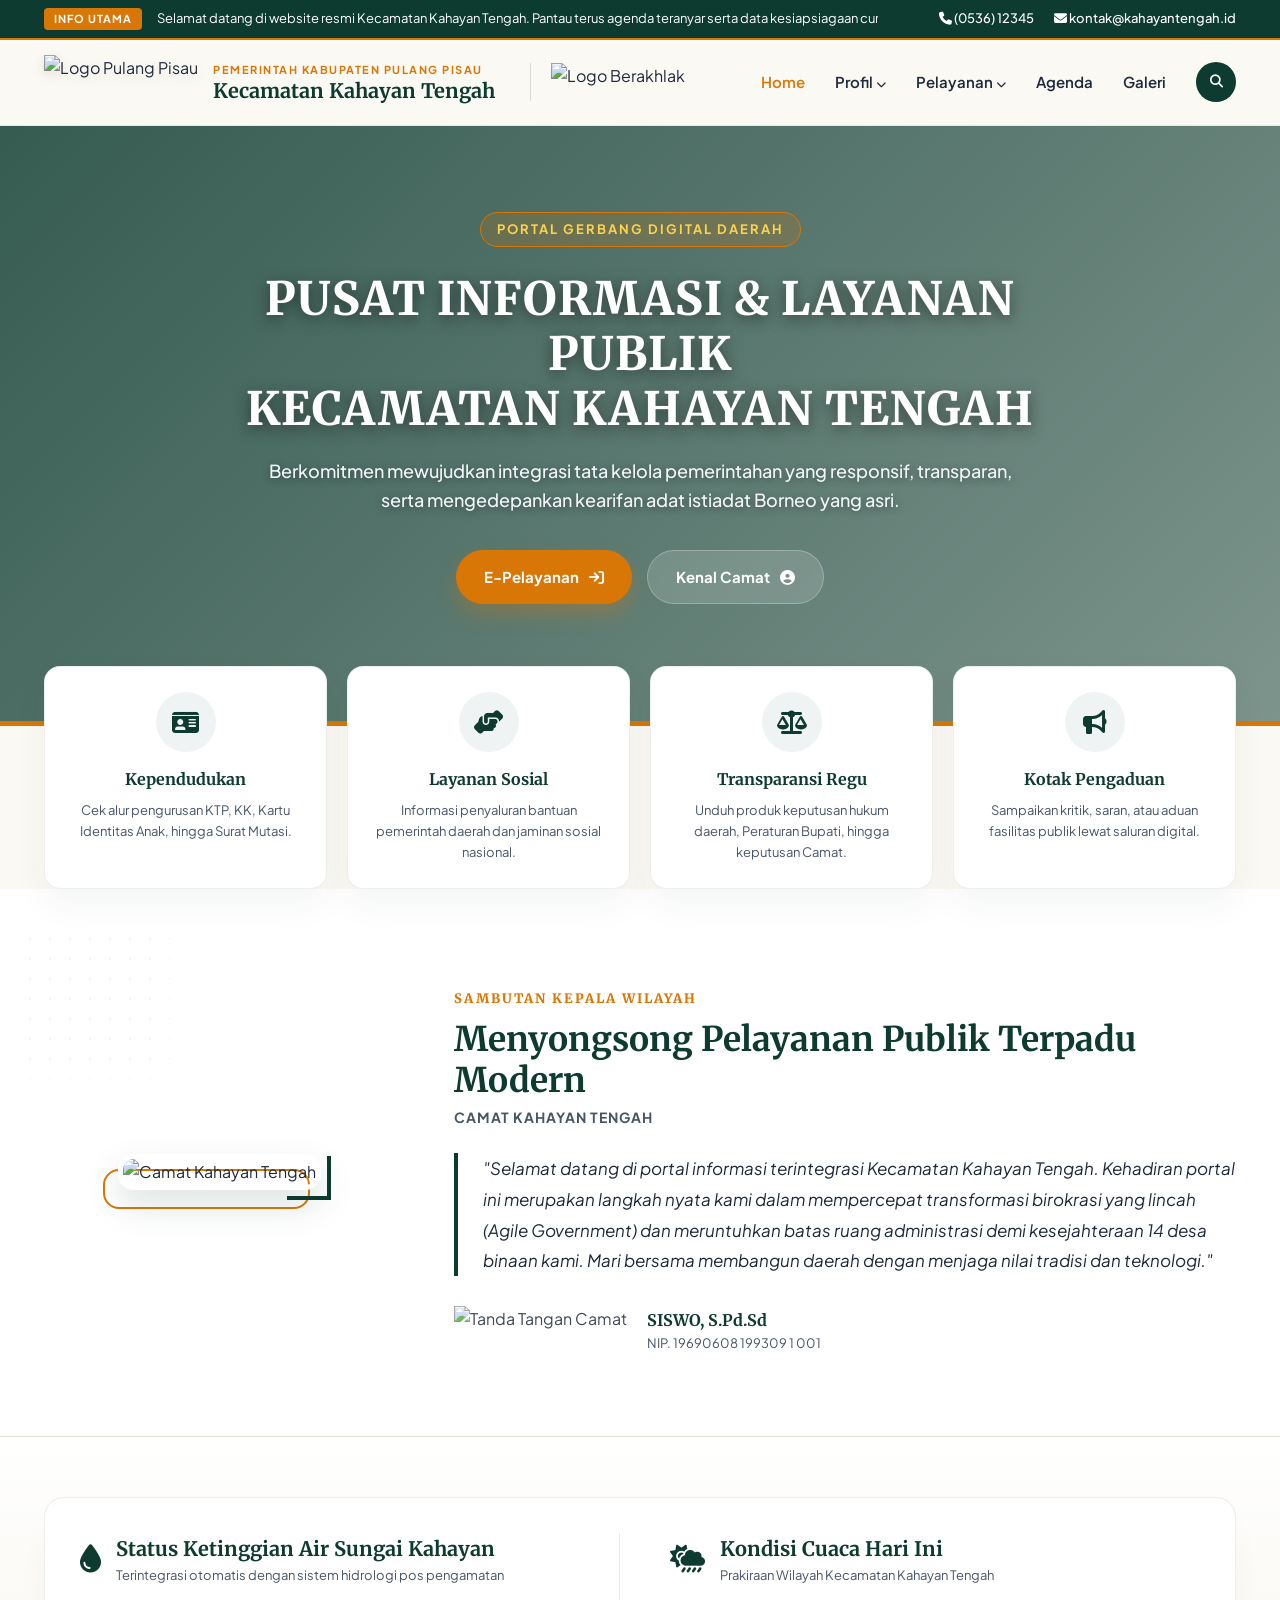
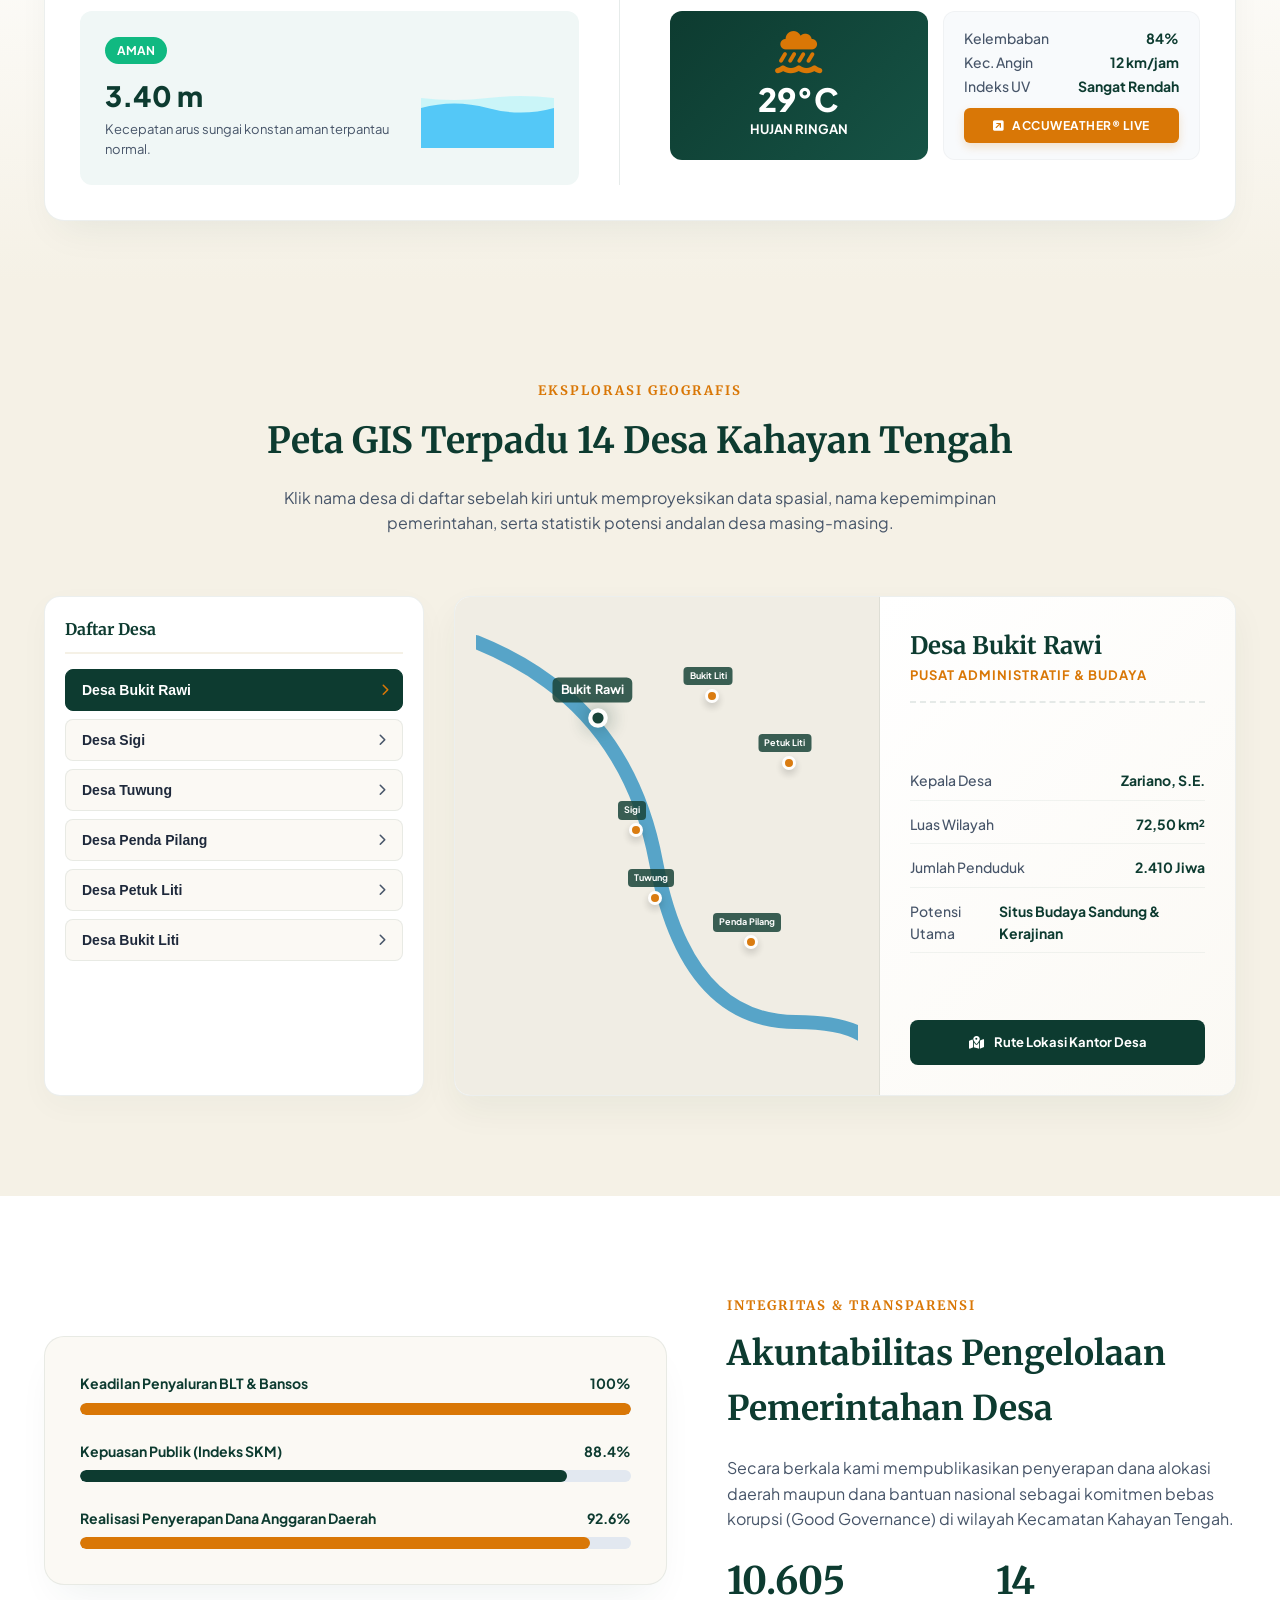
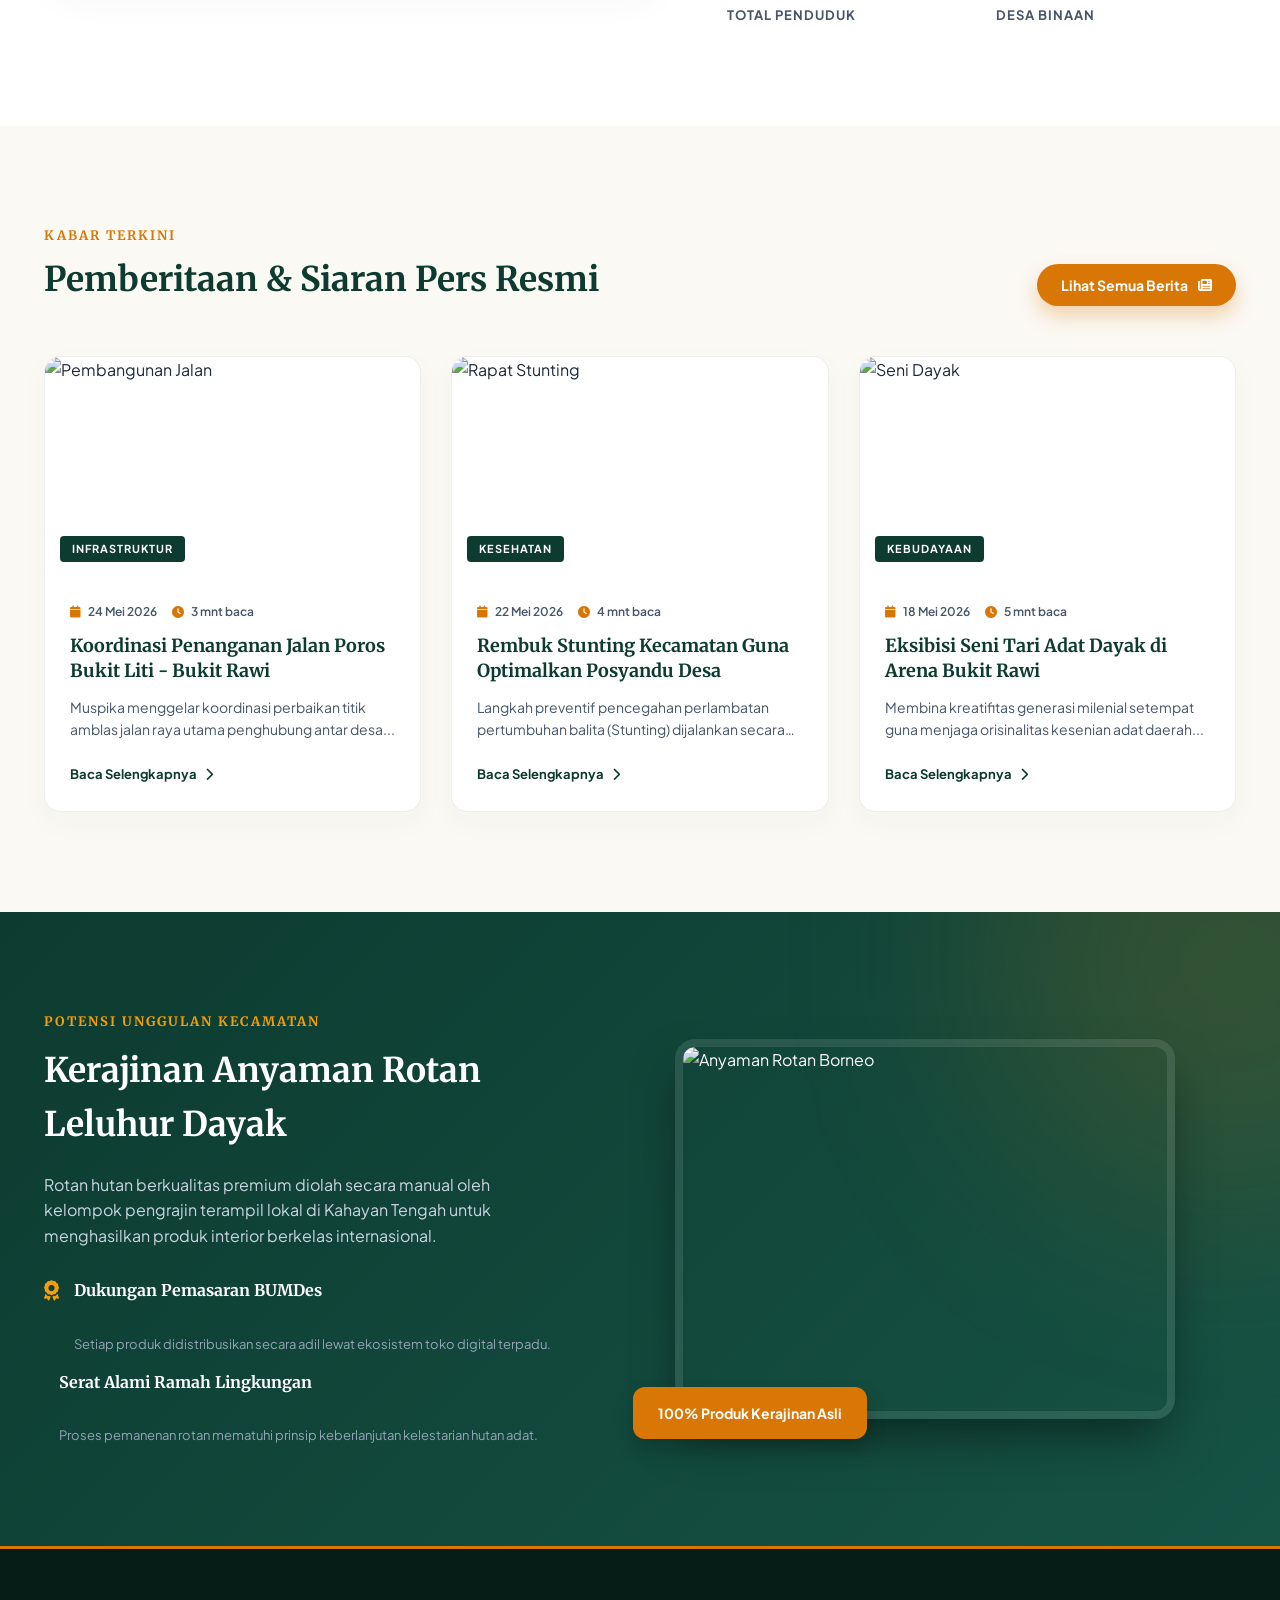
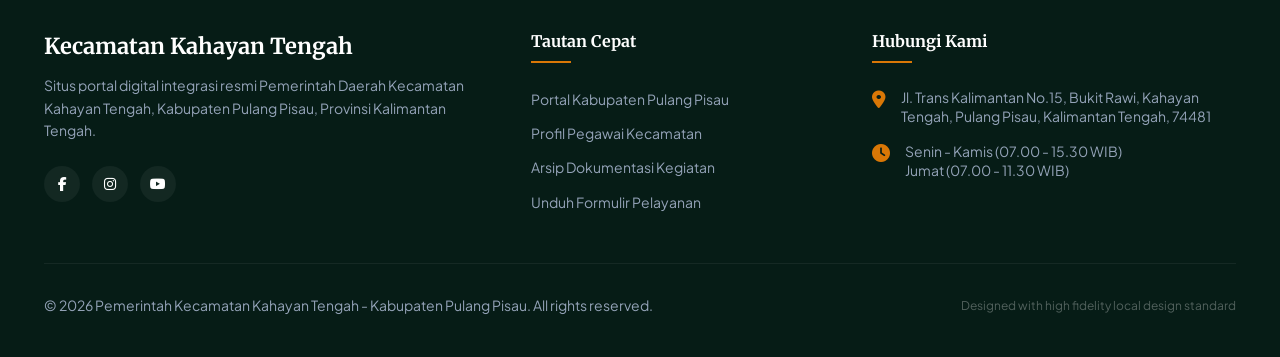
==== index.html @ 970d26e0 "Update index.html" ====
<!DOCTYPE html>
<html lang="id">
<head>
    <meta charset="UTF-8">
    <meta name="viewport" content="width=device-width, initial-scale=1.0">
    <title>Portal Resmi Kecamatan Kahayan Tengah - Kabupaten Pulang Pisau</title>
    
    <!-- Premium Font Integration -->
    <link rel="preconnect" href="https://fonts.googleapis.com">
    <link rel="preconnect" href="https://fonts.gstatic.com" crossorigin>
    <link href="https://fonts.googleapis.com/css2?family=Merriweather:ital,wght@0,300;0,400;0,700;1,400&family=Plus+Jakarta+Sans:wght@300;400;500;600;700;800&display=swap" rel="stylesheet">
    
    <!-- FontAwesome Premium Icons -->
    <link rel="stylesheet" href="https://cdnjs.cloudflare.com/ajax/libs/font-awesome/6.5.1/css/all.min.css">
    
    <style>
        /* ==========================================================================
           1. ROOT VARIABLES & GLOBAL STYLES (Modern Dayak Executive Palette)
           ========================================================================== */
        :root {
            --primary-forest: #0d3b30;    /* Hijau Botol Tua - Borneo Forest */
            --primary-forest-light: #165345;
            --accent-gold: #d97706;       /* Emas Rotan / Ochre */
            --accent-gold-light: #f59e0b;
            --bg-sand: #fbf9f4;           /* Warm Sand Cream */
            --bg-sand-dark: #f5f1e6;
            --text-dark: #1e293b;         /* Slate 800 */
            --text-muted: #475569;        /* Slate 600 */
            --card-border: rgba(13, 59, 48, 0.08);
            --shadow-premium: 0 20px 40px -15px rgba(13, 59, 48, 0.08);
            --transition-smooth: all 0.4s cubic-bezier(0.16, 1, 0.3, 1);
        }

        * {
            box-sizing: border-box;
            margin: 0;
            padding: 0;
        }

        body {
            font-family: 'Plus Jakarta Sans', sans-serif;
            background-color: var(--bg-sand);
            color: var(--text-dark);
            overflow-x: hidden;
            -webkit-font-smoothing: antialiased;
            line-height: 1.6;
        }

        h1, h2, h3, h4, h5, h6 {
            font-family: 'Merriweather', serif;
            color: var(--primary-forest);
            font-weight: 700;
        }

        .container {
            width: 100%;
            max-width: 1240px;
            margin: 0 auto;
            padding: 0 24px;
        }

        a {
            text-decoration: none;
            color: inherit;
            transition: var(--transition-smooth);
        }

        /* Custom Scrollbar */
        ::-webkit-scrollbar {
            width: 10px;
        }
        ::-webkit-scrollbar-track {
            background: var(--bg-sand-dark);
        }
        ::-webkit-scrollbar-thumb {
            background: var(--primary-forest);
            border-radius: 5px;
        }
        ::-webkit-scrollbar-thumb:hover {
            background: var(--accent-gold);
        }

        /* ==========================================================================
           2. HEADER & OFFICIAL NAVIGATION (Executive Sticky Navbar)
           ========================================================================== */
        
        /* Information Ticker Bar */
        .top-info-bar {
            background: var(--primary-forest);
            color: #ffffff;
            font-size: 13px;
            padding: 8px 0;
            border-bottom: 2px solid var(--accent-gold);
            position: relative;
            z-index: 100;
        }

        .top-bar-content {
            display: flex;
            justify-content: space-between;
            align-items: center;
        }

        .ticker-wrap {
            display: flex;
            align-items: center;
            gap: 15px;
            max-width: 70%;
            overflow: hidden;
        }

        .ticker-badge {
            background: var(--accent-gold);
            color: #ffffff;
            padding: 2px 10px;
            font-weight: 700;
            border-radius: 4px;
            font-size: 11px;
            text-transform: uppercase;
            letter-spacing: 1px;
            white-space: nowrap;
        }

        .ticker-scroll {
            white-space: nowrap;
            display: inline-block;
            animation: ticker 25s linear infinite;
        }

        @keyframes ticker {
            0% { transform: translate3d(100%, 0, 0); }
            100% { transform: translate3d(-100%, 0, 0); }
        }

        .top-bar-contacts {
            display: flex;
            gap: 20px;
            font-weight: 500;
        }

        .top-bar-contacts a:hover {
            color: var(--accent-gold-light);
        }

        /* Navbar */
        .navbar-premium {
            background: rgba(251, 249, 244, 0.95);
            backdrop-filter: blur(12px);
            border-bottom: 1px solid var(--card-border);
            padding: 15px 0;
            position: sticky;
            top: 0;
            z-index: 99;
            transition: var(--transition-smooth);
        }

        .navbar-premium.scrolled {
            padding: 10px 0;
            box-shadow: 0 10px 30px rgba(13, 59, 48, 0.05);
        }

        .navbar-container {
            display: flex;
            justify-content: space-between;
            align-items: center;
        }

        .brand-lockup {
            display: flex;
            align-items: center;
            gap: 15px;
        }

        .logo-pemkab {
            height: 55px;
            width: auto;
            object-fit: contain;
            filter: drop-shadow(0 4px 6px rgba(0,0,0,0.1));
        }

        .brand-texts {
            display: flex;
            flex-direction: column;
        }

        .gov-sub-title {
            font-size: 11px;
            font-weight: 700;
            color: var(--accent-gold);
            letter-spacing: 1.5px;
            text-transform: uppercase;
        }

        .gov-main-title {
            font-family: 'Merriweather', serif;
            font-size: 20px;
            font-weight: 700;
            color: var(--primary-forest);
            line-height: 1.2;
        }

        .asn-logo-premium {
            height: 38px;
            width: auto;
            margin-left: 20px;
            border-left: 1px solid rgba(13, 59, 48, 0.15);
            padding-left: 20px;
        }

        /* Navigation Menu */
        .nav-links-wrap {
            display: flex;
            align-items: center;
            gap: 30px;
        }

        .nav-menu {
            display: flex;
            list-style: none;
            gap: 30px;
        }

        .nav-item {
            position: relative;
        }

        .nav-link {
            font-size: 15px;
            font-weight: 600;
            color: var(--text-dark);
            padding: 8px 0;
        }

        .nav-link:hover, .nav-item.active .nav-link {
            color: var(--accent-gold);
        }

        /* Dropdown Style */
        .dropdown-menu {
            position: absolute;
            top: 100%;
            left: 50%;
            transform: translateX(-50%) translateY(15px);
            background: #ffffff;
            border-radius: 8px;
            border: 1px solid var(--card-border);
            box-shadow: 0 15px 35px rgba(13, 59, 48, 0.08);
            padding: 10px 0;
            min-width: 220px;
            opacity: 0;
            visibility: hidden;
            transition: var(--transition-smooth);
        }

        .nav-item:hover .dropdown-menu {
            opacity: 1;
            visibility: visible;
            transform: translateX(-50%) translateY(0);
        }

        .dropdown-item {
            display: block;
            padding: 10px 20px;
            font-size: 14px;
            font-weight: 600;
            color: var(--text-dark);
            transition: var(--transition-smooth);
        }

        .dropdown-item:hover {
            background-color: var(--bg-sand);
            color: var(--accent-gold);
            padding-left: 25px;
        }

        .btn-portal-search {
            background: var(--primary-forest);
            color: #ffffff;
            border: none;
            width: 40px;
            height: 40px;
            border-radius: 50%;
            display: flex;
            align-items: center;
            justify-content: center;
            cursor: pointer;
            transition: var(--transition-smooth);
        }

        .btn-portal-search:hover {
            background: var(--accent-gold);
            transform: scale(1.05);
        }

        .mobile-toggle {
            display: none;
            font-size: 24px;
            color: var(--primary-forest);
            cursor: pointer;
        }

        /* ==========================================================================
           3. HERO HERO SLIDER PARALLAX & QUICK ACTION WIDGETS
           ========================================================================== */
        .hero-premium-section {
            position: relative;
            height: 600px;
            background: linear-gradient(135deg, rgba(13, 59, 48, 0.85) 0%, rgba(13, 59, 48, 0.5) 100%), 
                        url('https://lh3.googleusercontent.com/d/1zwbqd59Xk_MWu6kuoN0VJJfOGQiroGqi') no-repeat center center;
            background-size: cover;
            background-attachment: fixed;
            display: flex;
            align-items: center;
            justify-content: center;
            text-align: center;
            overflow: hidden;
            border-bottom: 5px solid var(--accent-gold);
        }

        /* Subtle local pattern watermark over hero */
        .hero-premium-section::after {
            content: '';
            position: absolute;
            top: 0;
            left: 0;
            width: 100%;
            height: 100%;
            background-image: radial-gradient(var(--accent-gold) 0.5px, transparent 0.5px);
            background-size: 24px 24px;
            opacity: 0.15;
            pointer-events: none;
        }

        .hero-inner-content {
            z-index: 5;
            max-width: 900px;
            padding: 0 20px;
            margin-top: -30px;
        }

        .hero-tagline {
            background: rgba(217, 119, 6, 0.2);
            border: 1px solid var(--accent-gold);
            color: #fcd34d;
            padding: 6px 16px;
            border-radius: 30px;
            font-size: 13px;
            font-weight: 700;
            letter-spacing: 2px;
            display: inline-block;
            text-transform: uppercase;
            margin-bottom: 25px;
            backdrop-filter: blur(4px);
        }

        .hero-inner-content h1 {
            color: #ffffff;
            font-size: 46px;
            font-weight: 800;
            text-transform: uppercase;
            letter-spacing: 1px;
            line-height: 1.2;
            margin-bottom: 20px;
            text-shadow: 0 4px 15px rgba(0,0,0,0.5);
        }

        .hero-inner-content p {
            color: #f1f5f9;
            font-size: 18px;
            max-width: 750px;
            margin: 0 auto 35px;
            font-weight: 500;
            text-shadow: 0 2px 8px rgba(0,0,0,0.4);
        }

        .hero-cta-group {
            display: flex;
            justify-content: center;
            gap: 15px;
        }

        .btn-premium {
            padding: 14px 28px;
            font-size: 15px;
            font-weight: 700;
            border-radius: 30px;
            display: inline-flex;
            align-items: center;
            gap: 10px;
            cursor: pointer;
            transition: var(--transition-smooth);
        }

        .btn-premium.primary {
            background: var(--accent-gold);
            color: #ffffff;
            box-shadow: 0 10px 20px rgba(217, 119, 6, 0.3);
        }

        .btn-premium.primary:hover {
            background: #b45309;
            transform: translateY(-2px);
            box-shadow: 0 12px 24px rgba(217, 119, 6, 0.4);
        }

        .btn-premium.secondary {
            background: rgba(255, 255, 255, 0.15);
            color: #ffffff;
            border: 1px solid rgba(255, 255, 255, 0.25);
            backdrop-filter: blur(5px);
        }

        .btn-premium.secondary:hover {
            background: rgba(255, 255, 255, 0.25);
            transform: translateY(-2px);
        }

        /* Floating Overlap Widgets Quick-Links */
        .floating-widgets-section {
            margin-top: -60px;
            position: relative;
            z-index: 20;
        }

        .widgets-grid {
            display: grid;
            grid-template-columns: repeat(4, 1fr);
            gap: 20px;
        }

        .widget-card {
            background: #ffffff;
            border-radius: 16px;
            padding: 25px;
            box-shadow: 0 15px 35px rgba(13, 59, 48, 0.05);
            border: 1px solid var(--card-border);
            text-align: center;
            transition: var(--transition-smooth);
        }

        .widget-card:hover {
            transform: translateY(-8px);
            box-shadow: 0 25px 45px rgba(13, 59, 48, 0.1);
            border-color: rgba(217, 119, 6, 0.3);
        }

        .widget-icon-box {
            background: rgba(13, 59, 48, 0.06);
            width: 60px;
            height: 60px;
            border-radius: 50%;
            display: flex;
            align-items: center;
            justify-content: center;
            margin: 0 auto 15px;
            color: var(--primary-forest);
            font-size: 24px;
            transition: var(--transition-smooth);
        }

        .widget-card:hover .widget-icon-box {
            background: var(--accent-gold);
            color: #ffffff;
            transform: rotateY(180deg);
        }

        .widget-card h3 {
            font-size: 16px;
            font-weight: 700;
            margin-bottom: 8px;
            color: var(--primary-forest);
        }

        .widget-card p {
            font-size: 13px;
            color: var(--text-muted);
        }

        /* ==========================================================================
           4. EXECUTIVE WELCOME SECTION (Camat & Administration)
           ========================================================================== */
        .executive-welcome-section {
            padding: 100px 0 80px;
            background: #ffffff;
            position: relative;
        }

        /* Fine background local craft textures */
        .executive-welcome-section::before {
            content: '';
            position: absolute;
            top: 40px;
            left: 20px;
            width: 150px;
            height: 150px;
            background: radial-gradient(circle, var(--accent-gold) 1.5px, transparent 1.5px);
            background-size: 20px 20px;
            opacity: 0.1;
            pointer-events: none;
        }

        .executive-grid {
            display: grid;
            grid-template-columns: 350px 1fr;
            gap: 60px;
            align-items: center;
        }

        .camat-frame-decor {
            position: relative;
            max-width: 320px;
            margin: 0 auto;
        }

        .camat-frame-decor::before {
            content: "";
            position: absolute;
            top: 15px;
            left: -15px;
            width: 100%;
            height: 100%;
            border: 2px solid var(--accent-gold);
            border-radius: 16px;
            z-index: 1;
        }

        .camat-frame-decor::after {
            content: "";
            position: absolute;
            bottom: -10px;
            right: -10px;
            width: 40px;
            height: 40px;
            border-bottom: 4px solid var(--primary-forest);
            border-right: 4px solid var(--primary-forest);
            z-index: 1;
        }

        .camat-photo {
            width: 100%;
            height: 420px;
            border-radius: 16px;
            object-fit: cover;
            position: relative;
            z-index: 2;
            box-shadow: 0 15px 35px rgba(13, 59, 48, 0.15);
            border: 5px solid #ffffff;
        }

        .executive-text h4 {
            font-size: 13px;
            font-weight: 800;
            text-transform: uppercase;
            letter-spacing: 2px;
            color: var(--accent-gold);
            margin-bottom: 10px;
        }

        .executive-text h2 {
            font-size: 34px;
            margin-bottom: 5px;
            line-height: 1.2;
        }

        .camat-title {
            display: block;
            font-size: 14px;
            font-weight: 700;
            color: var(--text-muted);
            margin-bottom: 25px;
            letter-spacing: 1px;
            text-transform: uppercase;
        }

        .camat-quote-box {
            position: relative;
            padding-left: 25px;
            border-left: 4px solid var(--primary-forest);
            margin-bottom: 30px;
        }

        .camat-quote-box p {
            font-size: 17px;
            color: var(--text-dark);
            line-height: 1.8;
            font-style: italic;
        }

        .camat-signature-block {
            display: flex;
            align-items: center;
            gap: 20px;
        }

        .camat-sign {
            height: 50px;
            width: auto;
            opacity: 0.85;
        }

        .camat-name-tag {
            font-family: 'Merriweather', serif;
            font-size: 16px;
            font-weight: 700;
            color: var(--primary-forest);
        }

        .camat-nip {
            font-size: 13px;
            color: var(--text-muted);
        }

        /* ==========================================================================
           5. HYDROLOGY ALERT & WEATHER MONITORING WIDGET (Premium Live Info)
           ========================================================================== */
        .live-monitoring-section {
            padding: 60px 0;
            background: linear-gradient(180deg, #ffffff 0%, var(--bg-sand-dark) 100%);
            border-top: 1px solid var(--card-border);
        }

        .monitoring-wrapper {
            background: #ffffff;
            border-radius: 20px;
            padding: 35px;
            box-shadow: var(--shadow-premium);
            border: 1px solid var(--card-border);
            display: grid;
            grid-template-columns: 1fr 1fr;
            gap: 40px;
        }

        .monitor-card {
            border-right: 1px solid rgba(13, 59, 48, 0.1);
            padding-right: 40px;
        }

        .monitor-card:last-child {
            border-right: none;
            padding-right: 0;
            padding-left: 10px;
        }

        .monitor-header {
            display: flex;
            align-items: center;
            gap: 15px;
            margin-bottom: 25px;
        }

        .monitor-header i {
            font-size: 28px;
            color: var(--primary-forest);
        }

        .monitor-header h3 {
            font-size: 20px;
        }

        /* Hydrology Wave Animation Widget */
        .river-widget {
            background: #f0f7f6;
            border-radius: 12px;
            padding: 25px;
            position: relative;
            overflow: hidden;
            display: flex;
            justify-content: space-between;
            align-items: center;
        }

        .river-status-indicator {
            z-index: 5;
        }

        .river-badge {
            background: #10b981; /* Green safe code */
            color: #ffffff;
            padding: 4px 12px;
            font-weight: 700;
            border-radius: 30px;
            font-size: 12px;
            display: inline-block;
            margin-bottom: 10px;
            text-transform: uppercase;
        }

        .river-badge.siaga {
            background: var(--accent-gold);
        }

        .river-level-text {
            font-size: 28px;
            font-weight: 800;
            color: var(--primary-forest);
        }

        .river-level-desc {
            font-size: 13px;
            color: var(--text-muted);
        }

        /* Wave Graphic SVG inside */
        .river-wave-graphics {
            width: 140px;
            height: 100px;
            position: relative;
        }

        .wave-svg {
            position: absolute;
            bottom: 0;
            left: 0;
            width: 100%;
            height: 100%;
        }

        /* Weather Panel Widget */
        .weather-panel {
            display: grid;
            grid-template-columns: 1fr 1fr;
            gap: 15px;
        }

        .weather-main {
            background: linear-gradient(135deg, var(--primary-forest) 0%, var(--primary-forest-light) 100%);
            color: #ffffff;
            border-radius: 12px;
            padding: 20px;
            text-align: center;
        }

        .weather-main i {
            font-size: 42px;
            color: var(--accent-gold);
            margin-bottom: 10px;
        }

        .weather-temp {
            font-size: 32px;
            font-weight: 800;
            line-height: 1;
        }

        .weather-stats {
            background: #f8fafc;
            border-radius: 12px;
            padding: 15px 20px;
            display: flex;
            flex-direction: column;
            justify-content: space-around;
            border: 1px solid rgba(0,0,0,0.03);
        }

        .stat-line {
            display: flex;
            justify-content: space-between;
            font-size: 14px;
            font-weight: 500;
            color: var(--text-muted);
        }

        .stat-line span.val {
            font-weight: 700;
            color: var(--primary-forest);
        }

        /* Styled Accuweather Button link */
        .btn-weather-external {
            display: flex;
            align-items: center;
            justify-content: center;
            gap: 8px;
            margin-top: 10px;
            padding: 8px 12px;
            background: var(--accent-gold);
            color: #ffffff;
            border-radius: 6px;
            font-size: 12px;
            font-weight: 700;
            text-transform: uppercase;
            letter-spacing: 0.5px;
            box-shadow: 0 4px 10px rgba(217, 119, 6, 0.2);
            transition: var(--transition-smooth);
        }

        .btn-weather-external:hover {
            background: var(--primary-forest);
            color: #ffffff;
            box-shadow: 0 4px 12px rgba(13, 59, 48, 0.2);
            transform: translateY(-2px);
        }

        /* ==========================================================================
           6. INTERACTIVE GIS & 14 VILLAGES EXPLORER (Highlight Feature)
           ========================================================================== */
        .gis-villages-section {
            padding: 100px 0;
            background: var(--bg-sand-dark);
        }

        .section-headline {
            text-align: center;
            max-width: 800px;
            margin: 0 auto 60px;
        }

        .section-headline h5 {
            font-size: 13px;
            text-transform: uppercase;
            color: var(--accent-gold);
            letter-spacing: 2px;
            margin-bottom: 10px;
        }

        .section-headline h2 {
            font-size: 36px;
            margin-bottom: 15px;
        }

        .section-headline p {
            font-size: 16px;
            color: var(--text-muted);
        }

        .gis-dashboard-layout {
            display: grid;
            grid-template-columns: 380px 1fr;
            gap: 30px;
            height: 500px;
        }

        /* Village Selector Side List */
        .village-side-menu {
            background: #ffffff;
            border-radius: 16px;
            border: 1px solid var(--card-border);
            padding: 20px;
            overflow-y: auto;
            box-shadow: 0 10px 30px rgba(13, 59, 48, 0.03);
        }

        .village-side-menu h3 {
            font-size: 16px;
            margin-bottom: 15px;
            border-bottom: 2px solid var(--bg-sand-dark);
            padding-bottom: 10px;
        }

        .village-list {
            list-style: none;
            display: flex;
            flex-direction: column;
            gap: 8px;
        }

        .village-btn {
            width: 100%;
            text-align: left;
            background: var(--bg-sand);
            border: 1px solid var(--card-border);
            padding: 12px 16px;
            border-radius: 8px;
            font-size: 14px;
            font-weight: 600;
            color: var(--text-dark);
            cursor: pointer;
            display: flex;
            justify-content: space-between;
            align-items: center;
            transition: var(--transition-smooth);
        }

        .village-btn i {
            font-size: 12px;
            color: var(--text-muted);
            transition: var(--transition-smooth);
        }

        .village-btn:hover, .village-btn.active {
            background: var(--primary-forest);
            color: #ffffff;
            border-color: var(--primary-forest);
        }

        .village-btn:hover i, .village-btn.active i {
            color: var(--accent-gold);
            transform: translateX(3px);
        }

        /* Dynamic Map & Info Screen Frame */
        .gis-visual-screen {
            background: #ffffff;
            border-radius: 16px;
            border: 1px solid var(--card-border);
            box-shadow: 0 15px 35px rgba(13, 59, 48, 0.05);
            display: grid;
            grid-template-columns: 1.2fr 1fr;
            overflow: hidden;
        }

        .gis-map-frame {
            position: relative;
            background: #f0ede4;
            display: flex;
            align-items: center;
            justify-content: center;
            overflow: hidden;
            border-right: 1px solid var(--card-border);
        }

        /* Mock Vector Map Concept Visual */
        .mock-map-elements {
            width: 90%;
            height: 90%;
            position: relative;
            opacity: 0.95;
        }

        .map-river-line {
            stroke: #4fa1c7;
            stroke-width: 14px;
            fill: none;
            stroke-linecap: round;
        }

        .map-region-point {
            position: absolute;
            background: var(--accent-gold);
            width: 14px;
            height: 14px;
            border-radius: 50%;
            border: 3px solid #ffffff;
            cursor: pointer;
            box-shadow: 0 4px 8px rgba(0,0,0,0.2);
            transition: var(--transition-smooth);
        }

        .map-region-point:hover, .map-region-point.active {
            transform: scale(1.4);
            background: var(--primary-forest);
            box-shadow: 0 0 15px rgba(13, 59, 48, 0.6);
        }

        .map-region-label {
            position: absolute;
            background: rgba(13, 59, 48, 0.85);
            color: #ffffff;
            font-size: 9px;
            font-weight: 700;
            padding: 2px 6px;
            border-radius: 4px;
            transform: translate(-50%, -25px);
            white-space: nowrap;
            pointer-events: none;
        }

        /* Dynamic Info Block on Selected Village */
        .village-details-panel {
            padding: 30px;
            display: flex;
            flex-direction: column;
            justify-content: space-between;
            background: linear-gradient(135deg, #ffffff 0%, var(--bg-sand) 100%);
        }

        .village-card-header {
            border-bottom: 2px dashed rgba(13, 59, 48, 0.1);
            padding-bottom: 15px;
            margin-bottom: 20px;
        }

        .village-card-header h3 {
            font-size: 24px;
            color: var(--primary-forest);
        }

        .village-card-header p {
            font-size: 13px;
            color: var(--accent-gold);
            font-weight: 700;
            text-transform: uppercase;
            letter-spacing: 1px;
        }

        .v-details-list {
            list-style: none;
            display: flex;
            flex-direction: column;
            gap: 12px;
        }

        .v-details-item {
            display: flex;
            justify-content: space-between;
            font-size: 14px;
            border-bottom: 1px solid rgba(13, 59, 48, 0.05);
            padding-bottom: 8px;
        }

        .v-details-item span.label {
            font-weight: 500;
            color: var(--text-muted);
        }

        .v-details-item span.value {
            font-weight: 700;
            color: var(--primary-forest);
        }

        .v-map-route-btn {
            background: var(--primary-forest);
            color: #ffffff;
            padding: 12px;
            text-align: center;
            border-radius: 8px;
            font-weight: 700;
            font-size: 13px;
            display: flex;
            align-items: center;
            justify-content: center;
            gap: 10px;
            margin-top: 20px;
            transition: var(--transition-smooth);
        }

        .v-map-route-btn:hover {
            background: var(--accent-gold);
        }

        /* ==========================================================================
           7. TRANSPARENCY & CITIZEN STATISTICS SECTION
           ========================================================================== */
        .transparency-section {
            padding: 100px 0;
            background: #ffffff;
            position: relative;
        }

        .transparency-grid {
            display: grid;
            grid-template-columns: 1.1fr 0.9fr;
            gap: 60px;
            align-items: center;
        }

        .visual-charts-card {
            background: var(--bg-sand);
            border-radius: 20px;
            padding: 35px;
            border: 1px solid var(--card-border);
            box-shadow: var(--shadow-premium);
        }

        .chart-row {
            margin-bottom: 25px;
        }

        .chart-row:last-child {
            margin-bottom: 0;
        }

        .chart-info {
            display: flex;
            justify-content: space-between;
            font-size: 14px;
            font-weight: 700;
            margin-bottom: 8px;
            color: var(--primary-forest);
        }

        .chart-bar-bg {
            background: #e2e8f0;
            height: 12px;
            border-radius: 10px;
            overflow: hidden;
            position: relative;
        }

        .chart-bar-fill {
            background: var(--accent-gold);
            height: 100%;
            border-radius: 10px;
            width: 0%; /* Animated via trigger */
            transition: width 1.5s cubic-bezier(0.16, 1, 0.3, 1);
        }

        .chart-bar-fill.satisfied {
            background: var(--primary-forest);
        }

        .transparency-desc h5 {
            font-size: 13px;
            color: var(--accent-gold);
            letter-spacing: 2px;
            text-transform: uppercase;
            margin-bottom: 10px;
        }

        .transparency-desc h2 {
            font-size: 34px;
            margin-bottom: 20px;
        }

        .transparency-desc p {
            font-size: 16px;
            color: var(--text-muted);
            margin-bottom: 30px;
        }

        /* Counter numbers badge metrics */
        .metrics-block {
            display: flex;
            gap: 30px;
        }

        .metric-item {
            flex: 1;
        }

        .metric-number {
            font-family: 'Merriweather', serif;
            font-size: 38px;
            font-weight: 700;
            color: var(--primary-forest);
            line-height: 1;
            margin-bottom: 5px;
        }

        .metric-label {
            font-size: 13px;
            font-weight: 700;
            color: var(--text-muted);
            text-transform: uppercase;
            letter-spacing: 1px;
        }

        /* ==========================================================================
           8. OFFICIAL NEWS & PRESS SECTION (Masonry Layout)
           ========================================================================== */
        .news-press-section {
            padding: 100px 0;
            background: var(--bg-sand);
        }

        .news-header-split {
            display: flex;
            justify-content: space-between;
            align-items: flex-end;
            margin-bottom: 50px;
        }

        .news-header-split h2 {
            font-size: 34px;
        }

        .news-header-split .btn-premium {
            padding: 10px 24px;
            font-size: 14px;
        }

        .news-grid-custom {
            display: grid;
            grid-template-columns: repeat(3, 1fr);
            gap: 30px;
        }

        .premium-news-card {
            background: #ffffff;
            border-radius: 16px;
            border: 1px solid var(--card-border);
            overflow: hidden;
            box-shadow: 0 10px 30px rgba(13, 59, 48, 0.03);
            transition: var(--transition-smooth);
        }

        .premium-news-card:hover {
            transform: translateY(-8px);
            box-shadow: var(--shadow-premium);
            border-color: rgba(13, 59, 48, 0.15);
        }

        .card-img-box {
            position: relative;
            height: 220px;
            overflow: hidden;
        }

        .card-img-box img {
            width: 100%;
            height: 100%;
            object-fit: cover;
            transition: var(--transition-smooth);
        }

        .premium-news-card:hover .card-img-box img {
            transform: scale(1.05);
        }

        .category-badge {
            position: absolute;
            bottom: 15px;
            left: 15px;
            background: var(--primary-forest);
            color: #ffffff;
            padding: 4px 12px;
            font-size: 11px;
            font-weight: 700;
            border-radius: 4px;
            text-transform: uppercase;
            letter-spacing: 1px;
        }

        .card-body-box {
            padding: 25px;
        }

        .card-meta-line {
            display: flex;
            gap: 15px;
            font-size: 12px;
            color: var(--text-muted);
            font-weight: 600;
            margin-bottom: 12px;
        }

        .card-meta-line span i {
            margin-right: 5px;
            color: var(--accent-gold);
        }

        .card-body-box h3 {
            font-size: 18px;
            line-height: 1.4;
            margin-bottom: 12px;
            transition: var(--transition-smooth);
        }

        .premium-news-card:hover .card-body-box h3 {
            color: var(--accent-gold);
        }

        .card-body-box p {
            font-size: 14px;
            color: var(--text-muted);
            margin-bottom: 20px;
            display: -webkit-box;
            -webkit-line-clamp: 2;
            -webkit-box-orient: vertical;
            overflow: hidden;
        }

        .btn-card-read {
            font-size: 13px;
            font-weight: 700;
            color: var(--primary-forest);
            display: inline-flex;
            align-items: center;
            gap: 8px;
        }

        .btn-card-read i {
            transition: var(--transition-smooth);
        }

        .premium-news-card:hover .btn-card-read i {
            transform: translateX(4px);
            color: var(--accent-gold);
        }

        /* ==========================================================================
           9. LOCAL ECONOMY & CULTURAL SHOWCASE (Rotan & Nature Potentials)
           ========================================================================== */
        .cultural-spotlight-section {
            padding: 100px 0;
            background: linear-gradient(135deg, var(--primary-forest) 0%, var(--primary-forest-light) 100%);
            color: #ffffff;
            position: relative;
            overflow: hidden;
        }

        /* Glowing light graphic overlay */
        .cultural-spotlight-section::before {
            content: '';
            position: absolute;
            top: -200px;
            right: -200px;
            width: 500px;
            height: 500px;
            background: rgba(217, 119, 6, 0.15);
            border-radius: 50%;
            filter: blur(100px);
            pointer-events: none;
        }

        .cultural-grid {
            display: grid;
            grid-template-columns: 0.9fr 1.1fr;
            gap: 60px;
            align-items: center;
        }

        .cultural-text h5 {
            color: var(--accent-gold-light);
            font-size: 13px;
            letter-spacing: 2px;
            text-transform: uppercase;
            margin-bottom: 10px;
        }

        .cultural-text h2 {
            color: #ffffff;
            font-size: 34px;
            margin-bottom: 20px;
        }

        .cultural-text p {
            color: #cbd5e1;
            font-size: 16px;
            margin-bottom: 30px;
        }

        .cultural-features-list {
            list-style: none;
            display: flex;
            flex-direction: column;
            gap: 15px;
        }

        .cult-feat-item {
            display: flex;
            align-items: flex-start;
            gap: 15px;
        }

        .cult-feat-item i {
            color: var(--accent-gold-light);
            font-size: 20px;
            margin-top: 3px;
        }

        .cult-feat-item h4 {
            color: #ffffff;
            font-size: 16px;
            margin-bottom: 30px;
        }

        .cult-feat-item p {
            color: #94a3b8;
            font-size: 13px;
            margin-bottom: 0;
        }

        .cult-visual-wrapper {
            position: relative;
            display: flex;
            justify-content: center;
        }

        .cult-img-frame {
            border: 8px solid rgba(255, 255, 255, 0.1);
            border-radius: 20px;
            overflow: hidden;
            width: 100%;
            max-width: 500px;
            height: 380px;
            box-shadow: 0 25px 50px -12px rgba(0, 0, 0, 0.5);
        }

        .cult-img-frame img {
            width: 100%;
            height: 100%;
            object-fit: cover;
        }

        /* Floating tag over visual */
        .cult-floating-tag {
            position: absolute;
            bottom: -20px;
            left: 20px;
            background: var(--accent-gold);
            color: #ffffff;
            padding: 15px 25px;
            border-radius: 12px;
            box-shadow: 0 10px 20px rgba(0,0,0,0.2);
            font-weight: 700;
            font-size: 14px;
        }

        /* ==========================================================================
           10. PREMIUM INSTITUTIONAL FOOTER
           ========================================================================== */
        footer {
            background: #061c16; /* Extra dark forest tone */
            color: #94a3b8;
            padding: 80px 0 40px;
            border-top: 3px solid var(--accent-gold);
            font-size: 14px;
        }

        .footer-grid {
            display: grid;
            grid-template-columns: 1.2fr 0.8fr 1fr;
            gap: 50px;
            margin-bottom: 50px;
        }

        .footer-brand h2 {
            color: #ffffff;
            font-size: 22px;
            margin-bottom: 10px;
        }

        .footer-brand p {
            margin-bottom: 25px;
            line-height: 1.6;
        }

        .social-links {
            display: flex;
            gap: 12px;
        }

        .social-btn {
            width: 36px;
            height: 36px;
            border-radius: 50%;
            background: rgba(255, 255, 255, 0.05);
            display: flex;
            align-items: center;
            justify-content: center;
            color: #ffffff;
            transition: var(--transition-smooth);
        }

        .social-btn:hover {
            background: var(--accent-gold);
            color: #ffffff;
            transform: translateY(-3px);
        }

        .footer-title {
            font-family: 'Merriweather', serif;
            color: #ffffff;
            font-size: 16px;
            font-weight: 700;
            margin-bottom: 25px;
            position: relative;
            padding-bottom: 8px;
        }

        .footer-title::after {
            content: '';
            position: absolute;
            bottom: 0;
            left: 0;
            width: 40px;
            height: 2px;
            background: var(--accent-gold);
        }

        .footer-links {
            list-style: none;
            display: flex;
            flex-direction: column;
            gap: 12px;
        }

        .footer-links a:hover {
            color: var(--accent-gold-light);
            padding-left: 5px;
        }

        .contact-box-footer {
            display: flex;
            flex-direction: column;
            gap: 15px;
        }

        .footer-contact-item {
            display: flex;
            gap: 15px;
            align-items: flex-start;
        }

        .footer-contact-item i {
            color: var(--accent-gold);
            font-size: 18px;
            margin-top: 3px;
        }

        .footer-contact-item p {
            margin: 0;
            line-height: 1.4;
        }

        .copyright-bar {
            border-top: 1px solid rgba(255, 255, 255, 0.06);
            padding-top: 30px;
            display: flex;
            justify-content: space-between;
            align-items: center;
        }

        .copyright-bar p {
            margin: 0;
        }

        /* ==========================================================================
           11. INTERACTIVE POP-UP & SCROLL ANIMATION EFFECTS
           ========================================================================== */
        .scroll-reveal {
            opacity: 0;
            transform: translateY(30px);
            transition: opacity 0.8s ease, transform 0.8s cubic-bezier(0.16, 1, 0.3, 1);
        }

        .scroll-reveal.revealed {
            opacity: 1;
            transform: translateY(0);
        }

        /* Search Popup Overlay */
        .search-overlay-fullscreen {
            position: fixed;
            top: 0;
            left: 0;
            width: 100%;
            height: 100%;
            background: rgba(13, 59, 48, 0.95);
            z-index: 999;
            display: flex;
            align-items: center;
            justify-content: center;
            opacity: 0;
            visibility: hidden;
            transition: var(--transition-smooth);
        }

        .search-overlay-fullscreen.active {
            opacity: 1;
            visibility: visible;
        }

        .close-search {
            position: absolute;
            top: 40px;
            right: 40px;
            color: #ffffff;
            font-size: 30px;
            cursor: pointer;
            transition: var(--transition-smooth);
        }

        .close-search:hover {
            color: var(--accent-gold);
        }

        .search-input-box {
            width: 100%;
            max-width: 600px;
            position: relative;
        }

        .search-field-inp {
            width: 100%;
            background: transparent;
            border: none;
            border-bottom: 2px solid #ffffff;
            color: #ffffff;
            padding: 15px 0;
            font-size: 20px;
            font-family: inherit;
            outline: none;
        }

        .search-field-inp::placeholder {
            color: rgba(255,255,255,0.5);
        }

        .btn-submit-search {
            position: absolute;
            right: 0;
            top: 50%;
            transform: translateY(-50%);
            background: transparent;
            border: none;
            color: #ffffff;
            font-size: 20px;
            cursor: pointer;
        }

        /* Back to Top Button */
        .btn-back-to-top {
            position: fixed;
            bottom: 30px;
            right: 30px;
            background: var(--accent-gold);
            color: #ffffff;
            width: 45px;
            height: 45px;
            border-radius: 50%;
            display: flex;
            align-items: center;
            justify-content: center;
            cursor: pointer;
            box-shadow: 0 10px 20px rgba(0,0,0,0.1);
            opacity: 0;
            visibility: hidden;
            z-index: 90;
            transition: var(--transition-smooth);
        }

        .btn-back-to-top.show {
            opacity: 1;
            visibility: visible;
        }

        .btn-back-to-top:hover {
            background: var(--primary-forest);
            transform: translateY(-5px);
        }

        /* Responsive Breakpoints */
        @media (max-width: 1024px) {
            .widgets-grid {
                grid-template-columns: repeat(2, 1fr);
            }
            .executive-grid {
                grid-template-columns: 1fr;
                gap: 40px;
            }
            .monitoring-wrapper {
                grid-template-columns: 1fr;
                gap: 30px;
            }
            .monitor-card {
                border-right: none;
                padding-right: 0;
                border-bottom: 1px solid rgba(13, 59, 48, 0.1);
                padding-bottom: 30px;
            }
            .gis-dashboard-layout {
                grid-template-columns: 1fr;
                height: auto;
            }
            .gis-visual-screen {
                grid-template-columns: 1fr;
                height: 500px;
            }
            .transparency-grid {
                grid-template-columns: 1fr;
            }
            .news-grid-custom {
                grid-template-columns: repeat(2, 1fr);
            }
            .cultural-grid {
                grid-template-columns: 1fr;
            }
            .footer-grid {
                grid-template-columns: 1fr;
                gap: 40px;
            }
        }

        @media (max-width: 768px) {
            .gov-main-title {
                font-size: 16px;
            }
            .asn-logo-premium {
                display: none;
            }
            .nav-menu {
                display: none; /* Controlled by mobile script */
            }
            .mobile-toggle {
                display: block;
            }
            .hero-inner-content h1 {
                font-size: 32px;
            }
            .widgets-grid {
                grid-template-columns: 1fr;
            }
            .news-grid-custom {
                grid-template-columns: 1fr;
            }
        }
    </style>
</head>
<body>

    <!-- ==========================================================================
       TOP INFORMATION & NEWS TICKER BAR
       ========================================================================== -->
    <div class="top-info-bar">
        <div class="container top-bar-content">
            <div class="ticker-wrap">
                <span class="ticker-badge">INFO UTAMA</span>
                <div class="ticker-scroll" id="liveTicker">
                    Selamat datang di website resmi Kecamatan Kahayan Tengah. Pantau terus agenda teranyar serta data kesiapsiagaan curah air Sungai Kahayan di sini secara berkala • Agenda Musrenbangdes 14 Desa rampung disosialisasikan secara terpusat • Dukung produk anyaman rotan binaan kecamatan untuk ekonomi lokal berkelanjutan.
                </div>
            </div>
            <div class="top-bar-contacts">
                <a href="tel:053612345"><i class="fa-solid fa-phone"></i> (0536) 12345</a>
                <a href="mailto:kontak@kahayantengah.id"><i class="fa-solid fa-envelope"></i> kontak@kahayantengah.id</a>
            </div>
        </div>
    </div>

    <!-- ==========================================================================
       NAVIGATION MENU
       ========================================================================== -->
    <nav class="navbar-premium" id="officialNavbar">
        <div class="container navbar-container">
            <div class="brand-lockup">
                <img src="https://upload.wikimedia.org/wikipedia/commons/d/de/Lambang_Kabupaten_Pulang_Pisau.webp" alt="Logo Pulang Pisau" class="logo-pemkab">
                <div class="brand-texts">
                    <span class="gov-sub-title">PEMERINTAH KABUPATEN PULANG PISAU</span>
                    <span class="gov-main-title">Kecamatan Kahayan Tengah</span>
                </div>
                <img src="https://lh3.googleusercontent.com/d/1Eq4RLbS1WvaaEh3Z0G9TI7s0G58yRImN" alt="Logo Berakhlak" class="asn-logo-premium">
            </div>

            <div class="nav-links-wrap">
                <ul class="nav-menu" id="navMenu">
                    <li class="nav-item active"><a href="index.html" class="nav-link">Home</a></li>
                    <li class="nav-item">
                        <a href="#" class="nav-link">Profil <i class="fa-solid fa-chevron-down" style="font-size: 10px;"></i></a>
                        <div class="dropdown-menu">
                            <a href="sejarah.html" class="dropdown-item">Sejarah & Wilayah</a>
                            <a href="visimisi.html" class="dropdown-item">Visi & Misi</a>
                            <a href="#" class="dropdown-item">Struktur Organisasi</a>
                            <a href="#" class="dropdown-item">Daftar Pejabat</a>
                        </div>
                    </li>
                    <li class="nav-item">
                        <a href="#" class="nav-link">Pelayanan <i class="fa-solid fa-chevron-down" style="font-size: 10px;"></i></a>
                        <div class="dropdown-menu">
                            <a href="#" class="dropdown-item">Administrasi Kependudukan</a>
                            <a href="#" class="dropdown-item">Surat Rekomendasi</a>
                            <a href="#" class="dropdown-item">Alur Pengaduan</a>
                        </div>
                    </li>
                    <li class="nav-item"><a href="#" class="nav-link">Agenda</a></li>
                    <li class="nav-item"><a href="#" class="nav-link">Galeri</a></li>
                </ul>
                <button class="btn-portal-search" id="searchTriggerBtn"><i class="fa-solid fa-magnifying-glass"></i></button>
                <div class="mobile-toggle" id="mobileMenuToggleBtn"><i class="fa-solid fa-bars"></i></div>
            </div>
        </div>
    </nav>

    <!-- ==========================================================================
       HERO SLIDER PARALLAX
       ========================================================================== -->
    <section class="hero-premium-section">
        <div class="hero-inner-content">
            <span class="hero-tagline">Portal Gerbang Digital Daerah</span>
            <h1>Pusat Informasi &amp; Layanan Publik<br>Kecamatan Kahayan Tengah</h1>
            <p>Berkomitmen mewujudkan integrasi tata kelola pemerintahan yang responsif, transparan, serta mengedepankan kearifan adat istiadat Borneo yang asri.</p>
            <div class="hero-cta-group">
                <a href="#e-layanan" class="btn-premium primary">E-Pelayanan <i class="fa-solid fa-arrow-right-to-bracket"></i></a>
                <a href="#welcome-camat" class="btn-premium secondary">Kenal Camat <i class="fa-solid fa-circle-user"></i></a>
            </div>
        </div>
    </section>

    <!-- ==========================================================================
       FLOATING ACTION CARD WIDGETS
       ========================================================================== -->
    <section class="floating-widgets-section scroll-reveal" id="e-layanan">
        <div class="container">
            <div class="widgets-grid">
                <div class="widget-card">
                    <div class="widget-icon-box"><i class="fa-solid fa-id-card"></i></div>
                    <h3>Kependudukan</h3>
                    <p>Cek alur pengurusan KTP, KK, Kartu Identitas Anak, hingga Surat Mutasi.</p>
                </div>
                <div class="widget-card">
                    <div class="widget-icon-box"><i class="fa-solid fa-handshake-angle"></i></div>
                    <h3>Layanan Sosial</h3>
                    <p>Informasi penyaluran bantuan pemerintah daerah dan jaminan sosial nasional.</p>
                </div>
                <div class="widget-card">
                    <div class="widget-icon-box"><i class="fa-solid fa-scale-balanced"></i></div>
                    <h3>Transparansi Regu</h3>
                    <p>Unduh produk keputusan hukum daerah, Peraturan Bupati, hingga keputusan Camat.</p>
                </div>
                <div class="widget-card">
                    <div class="widget-icon-box"><i class="fa-solid fa-bullhorn"></i></div>
                    <h3>Kotak Pengaduan</h3>
                    <p>Sampaikan kritik, saran, atau aduan fasilitas publik lewat saluran digital.</p>
                </div>
            </div>
        </div>
    </section>

    <!-- ==========================================================================
       EXECUTIVE WELCOME SECTION (Camat)
       ========================================================================== -->
    <section class="executive-welcome-section scroll-reveal" id="welcome-camat">
        <div class="container">
            <div class="executive-grid">
                <div class="camat-frame-decor">
                    <img src="https://lh3.googleusercontent.com/d/1Gmf17RxRuODSN64AwNjs0_udYTaLwZEV" alt="Camat Kahayan Tengah" class="camat-photo">
                </div>
                <div class="executive-text">
                    <h4>SAMBUTAN KEPALA WILAYAH</h4>
                    <h2>Menyongsong Pelayanan Publik Terpadu Modern</h2>
                    <span class="camat-title">Camat Kahayan Tengah</span>
                    <div class="camat-quote-box">
                        <p>
                            "Selamat datang di portal informasi terintegrasi Kecamatan Kahayan Tengah. Kehadiran portal ini merupakan langkah nyata kami dalam mempercepat transformasi birokrasi yang lincah (Agile Government) dan meruntuhkan batas ruang administrasi demi kesejahteraan 14 desa binaan kami. Mari bersama membangun daerah dengan menjaga nilai tradisi dan teknologi."
                        </p>
                    </div>
                    <div class="camat-signature-block">
                        <img src="https://placehold.co/120x60/png?text=Tanda+Tangan" alt="Tanda Tangan Camat" class="camat-sign" style="filter: contrast(120%) multiply(0.85);">
                        <div>
                            <p class="camat-name-tag">SISWO, S.Pd.Sd</p>
                            <p class="camat-nip">NIP. 19690608 199309 1 001</p>
                        </div>
                    </div>
                </div>
            </div>
        </div>
    </section>

    <!-- ==========================================================================
       LIVE HYDROLOGICAL MONITOR & WEATHER (Premium Feature)
       ========================================================================== -->
    <section class="live-monitoring-section scroll-reveal">
        <div class="container">
            <div class="monitoring-wrapper">
                
                <!-- River Hydro Dashboard (Very Critical locally) -->
                <div class="monitor-card">
                    <div class="monitor-header">
                        <i class="fa-solid fa-droplet"></i>
                        <div>
                            <h3>Status Ketinggian Air Sungai Kahayan</h3>
                            <p style="font-size: 13px; color: var(--text-muted);">Terintegrasi otomatis dengan sistem hidrologi pos pengamatan</p>
                        </div>
                    </div>
                    <div class="river-widget">
                        <div class="river-status-indicator">
                            <span class="river-badge" id="waterAlertBadge">AMAN</span>
                            <div class="river-level-text" id="waterLevelNum">3.40 m</div>
                            <div class="river-level-desc">Kecepatan arus sungai konstan aman terpantau normal.</div>
                        </div>
                        <div class="river-wave-graphics">
                            <!-- Animated Wave SVG -->
                            <svg class="wave-svg" xmlns="http://www.w3.org/2000/svg" viewBox="0 0 100 50" preserveAspectRatio="none">
                                <path fill="#a5f3fc" opacity="0.5" d="M0,25 Q25,20 50,25 T100,25 L100,50 L0,50 Z">
                                    <animate attributeName="d" dur="6s" repeatCount="indefinite" values="M0,25 Q25,20 50,25 T100,25 L100,50 L0,50 Z; M0,25 Q25,30 50,25 T100,25 L100,50 L0,50 Z; M0,25 Q25,20 50,25 T100,25 L100,50 L0,50 Z" />
                                </path>
                                <path fill="#38bdf8" opacity="0.8" d="M0,30 Q25,35 50,30 T100,30 L100,50 L0,50 Z">
                                    <animate attributeName="d" dur="4s" repeatCount="indefinite" values="M0,30 Q25,35 50,30 T100,30 L100,50 L0,50 Z; M0,30 Q25,25 50,30 T100,30 L100,50 L0,50 Z; M0,30 Q25,35 50,30 T100,30 L100,50 L0,50 Z" />
                                </path>
                            </svg>
                        </div>
                    </div>
                </div>

                <!-- Climate Weather Panel -->
                <div class="monitor-card">
                    <div class="monitor-header">
                        <i class="fa-solid fa-cloud-sun-rain"></i>
                        <div>
                            <h3>Kondisi Cuaca Hari Ini</h3>
                            <p style="font-size: 13px; color: var(--text-muted);">Prakiraan Wilayah Kecamatan Kahayan Tengah</p>
                        </div>
                    </div>
                    <div class="weather-panel">
                        <div class="weather-main">
                            <i class="fa-solid fa-cloud-showers-water"></i>
                            <div class="weather-temp">29°C</div>
                            <span style="font-size: 13px; font-weight: 700; text-transform: uppercase;">Hujan Ringan</span>
                        </div>
                        <div class="weather-stats">
                            <div class="stat-line">
                                <span>Kelembaban</span>
                                <span class="val">84%</span>
                            </div>
                            <div class="stat-line">
                                <span>Kec. Angin</span>
                                <span class="val">12 km/jam</span>
                            </div>
                            <div class="stat-line">
                                <span>Indeks UV</span>
                                <span class="val">Sangat Rendah</span>
                            </div>
                            <!-- Integrated AccuWeather Realtime Link -->
                            <a href="https://www.accuweather.com/id/id/bukit-rawi/3474430/current-weather/3474430" 
                               target="_blank" 
                               rel="noopener noreferrer" 
                               class="btn-weather-external">
                                <i class="fa-solid fa-square-arrow-up-right"></i> AccuWeather® Live
                            </a>
                        </div>
                    </div>
                </div>

            </div>
        </div>
    </section>

    <!-- ==========================================================================
       INTERACTIVE GIS MAP & 14 VILLAGES EXPLORER
       ========================================================================== -->
    <section class="gis-villages-section scroll-reveal">
        <div class="container">
            <div class="section-headline">
                <h5>EKSPLORASI GEOGRAFIS</h5>
                <h2>Peta GIS Terpadu 14 Desa Kahayan Tengah</h2>
                <p>Klik nama desa di daftar sebelah kiri untuk memproyeksikan data spasial, nama kepemimpinan pemerintahan, serta statistik potensi andalan desa masing-masing.</p>
            </div>

            <div class="gis-dashboard-layout">
                
                <!-- Village Selector Sidebar -->
                <div class="village-side-menu">
                    <h3>Daftar Desa</h3>
                    <ul class="village-list">
                        <li><button class="village-btn active" data-village="bukitrawi">Desa Bukit Rawi <i class="fa-solid fa-chevron-right"></i></button></li>
                        <li><button class="village-btn" data-village="sigi">Desa Sigi <i class="fa-solid fa-chevron-right"></i></button></li>
                        <li><button class="village-btn" data-village="tuwung">Desa Tuwung <i class="fa-solid fa-chevron-right"></i></button></li>
                        <li><button class="village-btn" data-village="pendapilang">Desa Penda Pilang <i class="fa-solid fa-chevron-right"></i></button></li>
                        <li><button class="village-btn" data-village="petukliti">Desa Petuk Liti <i class="fa-solid fa-chevron-right"></i></button></li>
                        <li><button class="village-btn" data-village="bukitliti">Desa Bukit Liti <i class="fa-solid fa-chevron-right"></i></button></li>
                    </ul>
                </div>

                <!-- Screen Dashboard -->
                <div class="gis-visual-screen">
                    <div class="gis-map-frame">
                        <div class="mock-map-elements">
                            <!-- River Path Watermark -->
                            <svg style="width:100%; height:100%;">
                                <path class="map-river-line" d="M 0,20 Q 150,80 180,240 T 320,400 T 400,480" />
                            </svg>
                            <!-- Pins Mapping corresponding to DB -->
                            <div class="map-region-point active" style="top: 20%; left: 30%;" data-link="bukitrawi"><span class="map-region-label">Bukit Rawi</span></div>
                            <div class="map-region-point" style="top: 45%; left: 40%;" data-link="sigi"><span class="map-region-label">Sigi</span></div>
                            <div class="map-region-point" style="top: 60%; left: 45%;" data-link="tuwung"><span class="map-region-label">Tuwung</span></div>
                            <div class="map-region-point" style="top: 70%; left: 70%;" data-link="pendapilang"><span class="map-region-label">Penda Pilang</span></div>
                            <div class="map-region-point" style="top: 30%; left: 80%;" data-link="petukliti"><span class="map-region-label">Petuk Liti</span></div>
                            <div class="map-region-point" style="top: 15%; left: 60%;" data-link="bukitliti"><span class="map-region-label">Bukit Liti</span></div>
                        </div>
                    </div>
                    
                    <div class="village-details-panel" id="villageInfoBox">
                        <div class="village-card-header">
                            <h3 id="vName">Desa Bukit Rawi</h3>
                            <p id="vSubtitle">Pusat Administratif &amp; Budaya</p>
                        </div>
                        <ul class="v-details-list">
                            <li class="v-details-item">
                                <span class="label">Kepala Desa</span>
                                <span class="value" id="vKades">Zariano, S.E.</span>
                            </li>
                            <li class="v-details-item">
                                <span class="label">Luas Wilayah</span>
                                <span class="value" id="vArea">72,50 km²</span>
                            </li>
                            <li class="v-details-item">
                                <span class="label">Jumlah Penduduk</span>
                                <span class="value" id="vPop">2.410 Jiwa</span>
                            </li>
                            <li class="v-details-item">
                                <span class="label">Potensi Utama</span>
                                <span class="value" id="vPot">Situs Budaya Sandung &amp; Kerajinan</span>
                            </li>
                        </ul>
                        <a href="#" class="v-map-route-btn"><i class="fa-solid fa-map-location-dot"></i> Rute Lokasi Kantor Desa</a>
                    </div>
                </div>

            </div>
        </div>
    </section>

    <!-- ==========================================================================
       TRANSPARENCY & STATISTICAL INSIGHTS
       ========================================================================== -->
    <section class="transparency-section scroll-reveal">
        <div class="container">
            <div class="transparency-grid">
                
                <!-- SVG Charting / Progress metrics -->
                <div class="visual-charts-card">
                    <div class="chart-row">
                        <div class="chart-info">
                            <span>Keadilan Penyaluran BLT &amp; Bansos</span>
                            <span>100%</span>
                        </div>
                        <div class="chart-bar-bg">
                            <div class="chart-bar-fill" style="width: 100%;"></div>
                        </div>
                    </div>
                    <div class="chart-row">
                        <div class="chart-info">
                            <span>Kepuasan Publik (Indeks SKM)</span>
                            <span>88.4%</span>
                        </div>
                        <div class="chart-bar-bg">
                            <div class="chart-bar-fill satisfied" style="width: 88.4%;"></div>
                        </div>
                    </div>
                    <div class="chart-row">
                        <div class="chart-info">
                            <span>Realisasi Penyerapan Dana Anggaran Daerah</span>
                            <span>92.6%</span>
                        </div>
                        <div class="chart-bar-bg">
                            <div class="chart-bar-fill" style="width: 92.6%;"></div>
                        </div>
                    </div>
                </div>

                <!-- Text stats metrics summary -->
                <div class="transparency-desc">
                    <h5>INTEGRITAS &amp; TRANSPARENSI</h5>
                    <h2>Akuntabilitas Pengelolaan Pemerintahan Desa</h2>
                    <p>Secara berkala kami mempublikasikan penyerapan dana alokasi daerah maupun dana bantuan nasional sebagai komitmen bebas korupsi (Good Governance) di wilayah Kecamatan Kahayan Tengah.</p>
                    <div class="metrics-block">
                        <div class="metric-item">
                            <div class="metric-number">10.605</div>
                            <div class="metric-label">Total Penduduk</div>
                        </div>
                        <div class="metric-item">
                            <div class="metric-number">14</div>
                            <div class="metric-label">Desa Binaan</div>
                        </div>
                    </div>
                </div>

            </div>
        </div>
    </section>

    <!-- ==========================================================================
       OFFICIAL PRESS & RECENT NEWS
       ========================================================================== -->
    <section class="news-press-section scroll-reveal">
        <div class="container">
            <div class="news-header-split">
                <div>
                    <h5 style="color: var(--accent-gold); letter-spacing: 2px; text-transform: uppercase; font-size: 13px; font-weight: 700; margin-bottom: 5px;">KABAR TERKINI</h5>
                    <h2>Pemberitaan &amp; Siaran Pers Resmi</h2>
                </div>
                <a href="#" class="btn-premium primary">Lihat Semua Berita <i class="fa-solid fa-newspaper"></i></a>
            </div>

            <div class="news-grid-custom">
                
                <!-- Card news 1 -->
                <div class="premium-news-card">
                    <div class="card-img-box">
                        <img src="https://lh3.googleusercontent.com/d/1zwbqd59Xk_MWu6kuoN0VJJfOGQiroGqi" alt="Pembangunan Jalan">
                        <span class="category-badge">Infrastruktur</span>
                    </div>
                    <div class="card-body-box">
                        <div class="card-meta-line">
                            <span><i class="fa-solid fa-calendar"></i> 24 Mei 2026</span>
                            <span><i class="fa-solid fa-clock"></i> 3 mnt baca</span>
                        </div>
                        <h3>Koordinasi Penanganan Jalan Poros Bukit Liti - Bukit Rawi</h3>
                        <p>Muspika menggelar koordinasi perbaikan titik amblas jalan raya utama penghubung antar desa...</p>
                        <a href="#" class="btn-card-read">Baca Selengkapnya <i class="fa-solid fa-chevron-right"></i></a>
                    </div>
                </div>

                <!-- Card news 2 -->
                <div class="premium-news-card">
                    <div class="card-img-box">
                        <img src="https://lh3.googleusercontent.com/d/1zwbqd59Xk_MWu6kuoN0VJJfOGQiroGqi" alt="Rapat Stunting">
                        <span class="category-badge">Kesehatan</span>
                    </div>
                    <div class="card-body-box">
                        <div class="card-meta-line">
                            <span><i class="fa-solid fa-calendar"></i> 22 Mei 2026</span>
                            <span><i class="fa-solid fa-clock"></i> 4 mnt baca</span>
                        </div>
                        <h3>Rembuk Stunting Kecamatan Guna Optimalkan Posyandu Desa</h3>
                        <p>Langkah preventif pencegahan perlambatan pertumbuhan balita (Stunting) dijalankan secara masif...</p>
                        <a href="#" class="btn-card-read">Baca Selengkapnya <i class="fa-solid fa-chevron-right"></i></a>
                    </div>
                </div>

                <!-- Card news 3 -->
                <div class="premium-news-card">
                    <div class="card-img-box">
                        <img src="https://lh3.googleusercontent.com/d/1zwbqd59Xk_MWu6kuoN0VJJfOGQiroGqi" alt="Seni Dayak">
                        <span class="category-badge">Kebudayaan</span>
                    </div>
                    <div class="card-body-box">
                        <div class="card-meta-line">
                            <span><i class="fa-solid fa-calendar"></i> 18 Mei 2026</span>
                            <span><i class="fa-solid fa-clock"></i> 5 mnt baca</span>
                        </div>
                        <h3>Eksibisi Seni Tari Adat Dayak di Arena Bukit Rawi</h3>
                        <p>Membina kreatifitas generasi milenial setempat guna menjaga orisinalitas kesenian adat daerah...</p>
                        <a href="#" class="btn-card-read">Baca Selengkapnya <i class="fa-solid fa-chevron-right"></i></a>
                    </div>
                </div>

            </div>
        </div>
    </section>

    <!-- ==========================================================================
       LOCAL INDUSTRIAL & ECO SHOWCASE
       ========================================================================== -->
    <section class="cultural-spotlight-section scroll-reveal">
        <div class="container">
            <div class="cultural-grid">
                
                <div class="cultural-text">
                    <h5>POTENSI UNGGULAN KECAMATAN</h5>
                    <h2>Kerajinan Anyaman Rotan Leluhur Dayak</h2>
                    <p>Rotan hutan berkualitas premium diolah secara manual oleh kelompok pengrajin terampil lokal di Kahayan Tengah untuk menghasilkan produk interior berkelas internasional.</p>
                    <ul class="cultural-features-list">
                        <li class="cult-feat-item">
                            <i class="fa-solid fa-award"></i>
                            <div>
                                <h4>Dukungan Pemasaran BUMDes</h4>
                                <p>Setiap produk didistribusikan secara adil lewat ekosistem toko digital terpadu.</p>
                            </div>
                        </li>
                        <li class="cult-feat-item">
                            <i class="fa-solid fa-earth-southeast-asia"></i>
                            <div>
                                <h4>Serat Alami Ramah Lingkungan</h4>
                                <p>Proses pemanenan rotan mematuhi prinsip keberlanjutan kelestarian hutan adat.</p>
                            </div>
                        </li>
                    </ul>
                </div>

                <div class="cult-visual-wrapper">
                    <div class="cult-img-frame">
                        <img src="https://lh3.googleusercontent.com/d/1zwbqd59Xk_MWu6kuoN0VJJfOGQiroGqi" alt="Anyaman Rotan Borneo">
                    </div>
                    <div class="cult-floating-tag">100% Produk Kerajinan Asli</div>
                </div>

            </div>
        </div>
    </section>

    <!-- ==========================================================================
       PREMIUM FOOTER
       ========================================================================== -->
    <footer>
        <div class="container">
            <div class="footer-grid">
                
                <div class="footer-brand">
                    <h2>Kecamatan Kahayan Tengah</h2>
                    <p>Situs portal digital integrasi resmi Pemerintah Daerah Kecamatan Kahayan Tengah, Kabupaten Pulang Pisau, Provinsi Kalimantan Tengah.</p>
                    <div class="social-links">
                        <a href="#" class="social-btn"><i class="fa-brands fa-facebook-f"></i></a>
                        <a href="#" class="social-btn"><i class="fa-brands fa-instagram"></i></a>
                        <a href="#" class="social-btn"><i class="fa-brands fa-youtube"></i></a>
                    </div>
                </div>

                <div class="footer-nav">
                    <h3 class="footer-title">Tautan Cepat</h3>
                    <ul class="footer-links">
                        <li><a href="#">Portal Kabupaten Pulang Pisau</a></li>
                        <li><a href="#">Profil Pegawai Kecamatan</a></li>
                        <li><a href="#">Arsip Dokumentasi Kegiatan</a></li>
                        <li><a href="#">Unduh Formulir Pelayanan</a></li>
                    </ul>
                </div>

                <div class="footer-contacts">
                    <h3 class="footer-title">Hubungi Kami</h3>
                    <div class="contact-box-footer">
                        <div class="footer-contact-item">
                            <i class="fa-solid fa-location-dot"></i>
                            <p>Jl. Trans Kalimantan No.15, Bukit Rawi, Kahayan Tengah, Pulang Pisau, Kalimantan Tengah, 74481</p>
                        </div>
                        <div class="footer-contact-item">
                            <i class="fa-solid fa-clock"></i>
                            <p>Senin - Kamis (07.00 - 15.30 WIB)<br>Jumat (07.00 - 11.30 WIB)</p>
                        </div>
                    </div>
                </div>

            </div>

            <div class="copyright-bar">
                <p>&copy; 2026 Pemerintah Kecamatan Kahayan Tengah - Kabupaten Pulang Pisau. All rights reserved.</p>
                <p style="font-size: 12px; color: rgba(255,255,255,0.3)">Designed with high fidelity local design standard</p>
            </div>
        </div>
    </footer>

    <!-- ==========================================================================
       SEARCH OVERLAY
       ========================================================================== -->
    <div class="search-overlay-fullscreen" id="searchFullscreen">
        <div class="close-search" id="closeSearchBtn"><i class="fa-solid fa-xmark"></i></div>
        <div class="search-input-box">
            <input type="text" class="search-field-inp" placeholder="Ketik kata kunci pencarian (contoh: KTP, Musrenbang)..." id="searchQueryInp">
            <button class="btn-submit-search"><i class="fa-solid fa-magnifying-glass"></i></button>
        </div>
    </div>

    <!-- Back to top trigger -->
    <div class="btn-back-to-top" id="backToTopBtn"><i class="fa-solid fa-arrow-up"></i></div>

    <!-- ==========================================================================
       INTERACTIVE JAVASCRIPT SYSTEM
       ========================================================================== -->
    <script>
        // Database mock for GIS 14 villages
        const villageDatabase = {
            bukitrawi: {
                name: "Desa Bukit Rawi",
                subtitle: "Pusat Administratif & Budaya",
                kades: "Zariano, S.E.",
                area: "72,50 km²",
                population: "2.410 Jiwa",
                potential: "Situs Budaya Sandung & Kerajinan"
            },
            sigi: {
                name: "Desa Sigi",
                subtitle: "Kawasan Agropolitan Lestari",
                kades: "Novianto, S.Pd.",
                area: "54,20 km²",
                population: "1.240 Jiwa",
                potential: "Pertanian & Perikanan Sungai"
            },
            tuwung: {
                name: "Desa Tuwung",
                subtitle: "Gerbang Transportasi Kahayan",
                kades: "Pramono, S.Sos.",
                area: "48,15 km²",
                population: "980 Jiwa",
                potential: "Perkebunan Karet & Jasa"
            },
            pendapilang: {
                name: "Desa Penda Pilang",
                subtitle: "Sentra Peradaban Tradisi",
                kades: "Samberianto",
                area: "85,60 km²",
                population: "740 Jiwa",
                potential: "Pemanfaatan Hasil Hutan Bukan Kayu"
            },
            petukliti: {
                name: "Desa Petuk Liti",
                subtitle: "Kawasan Pengembangan Ekonomi Baru",
                kades: "Supardian",
                area: "61,10 km²",
                population: "1.150 Jiwa",
                potential: "Hortikultura & Peternakan Sapi"
            },
            bukitliti: {
                name: "Desa Bukit Liti",
                subtitle: "Pusat Riset Botani & Hutan Lindung",
                kades: "Yansonsen",
                area: "94,30 km²",
                population: "1.325 Jiwa",
                potential: "Wisata Hutan Pendidikan & Jamur Hutan"
            }
        };

        document.addEventListener("DOMContentLoaded", () => {
            
            // 1. Sticky Navbar Effect on Scroll
            const navbar = document.getElementById("officialNavbar");
            window.addEventListener("scroll", () => {
                if (window.scrollY > 50) {
                    navbar.classList.add("scrolled");
                } else {
                    navbar.classList.remove("scrolled");
                }
            });

            // 2. Active Scroll Reveal Animation Integration
            const scrollElements = document.querySelectorAll(".scroll-reveal");
            const elementInView = (el, dividend = 1) => {
                const elementTop = el.getBoundingClientRect().top;
                return (elementTop <= (window.innerHeight || document.documentElement.clientHeight) / dividend);
            };
            const displayScrollElement = (element) => {
                element.classList.add("revealed");
            };
            const handleScrollAnimation = () => {
                scrollElements.forEach((el) => {
                    if (elementInView(el, 1.15)) {
                        displayScrollElement(el);
                    }
                });
            };
            window.addEventListener("scroll", () => { handleScrollAnimation(); });
            handleScrollAnimation(); // Trigger on load once

            // 3. GIS Interactive Villages Switcher
            const villageButtons = document.querySelectorAll(".village-btn");
            const mapPins = document.querySelectorAll(".map-region-point");
            
            const updateVillageDashboard = (villageId) => {
                const data = villageDatabase[villageId];
                if (!data) return;

                // Update text elements elegantly
                document.getElementById("vName").innerText = data.name;
                document.getElementById("vSubtitle").innerText = data.subtitle;
                document.getElementById("vKades").innerText = data.kades;
                document.getElementById("vArea").innerText = data.area;
                document.getElementById("vPop").innerText = data.population;
                document.getElementById("vPot").innerText = data.potential;

                // Toggle Active buttons
                villageButtons.forEach(btn => {
                    if (btn.getAttribute("data-village") === villageId) {
                        btn.classList.add("active");
                    } else {
                        btn.classList.remove("active");
                    }
                });

                // Toggle Map point active markers
                mapPins.forEach(pin => {
                    if (pin.getAttribute("data-link") === villageId) {
                        pin.classList.add("active");
                    } else {
                        pin.classList.remove("active");
                    }
                });
            };

            // Hook Event Listeners for side buttons
            villageButtons.forEach(btn => {
                btn.addEventListener("click", () => {
                    const id = btn.getAttribute("data-village");
                    updateVillageDashboard(id);
                });
            });

            // Hook Event Listeners for Map points directly
            mapPins.forEach(pin => {
                pin.addEventListener("click", () => {
                    const id = pin.getAttribute("data-link");
                    updateVillageDashboard(id);
                });
            });

            // 4. Search Fullscreen overlay triggers
            const searchTrigger = document.getElementById("searchTriggerBtn");
            const searchOverlay = document.getElementById("searchFullscreen");
            const closeSearch = document.getElementById("closeSearchBtn");

            searchTrigger.addEventListener("click", () => {
                searchOverlay.classList.add("active");
                document.getElementById("searchQueryInp").focus();
            });

            closeSearch.addEventListener("click", () => {
                searchOverlay.classList.remove("active");
            });

            // 5. Back to Top dynamic trigger
            const b2tBtn = document.getElementById("backToTopBtn");
            window.addEventListener("scroll", () => {
                if (window.scrollY > 300) {
                    b2tBtn.classList.add("show");
                } else {
                    b2tBtn.classList.remove("show");
                }
            });
            b2tBtn.addEventListener("click", () => {
                window.scrollTo({ top: 0, behavior: 'smooth' });
            });

            // 6. Responsive Mobile Navigation Menu Drawer
            const mobileMenuBtn = document.getElementById("mobileMenuToggleBtn");
            const navMenu = document.getElementById("navMenu");

            mobileMenuBtn.addEventListener("click", () => {
                if (navMenu.style.display === "flex") {
                    navMenu.style.display = "none";
                } else {
                    navMenu.style.display = "flex";
                    navMenu.style.flexDirection = "column";
                    navMenu.style.position = "absolute";
                    navMenu.style.top = "100%";
                    navMenu.style.left = "0";
                    navMenu.style.width = "100%";
                    navMenu.style.background = "#ffffff";
                    navMenu.style.padding = "20px";
                    navMenu.style.boxShadow = "0 10px 15px rgba(0,0,0,0.05)";
                    navMenu.style.borderTop = "1px solid #f1f5f9";
                }
            });

            // 7. Dynamic Simulator of Water Level POS Hydrology Pos
            setInterval(() => {
                const variance = (Math.random() * 0.1 - 0.05).toFixed(2);
                const currentVal = parseFloat(document.getElementById("waterLevelNum").innerText);
                const newVal = (currentVal + parseFloat(variance)).toFixed(2);
                
                if(newVal > 2.00 && newVal < 4.50) {
                    document.getElementById("waterLevelNum").innerText = newVal + " m";
                    const badge = document.getElementById("waterAlertBadge");
                    if (newVal > 4.20) {
                        badge.innerText = "SIAGA";
                        badge.className = "river-badge siaga";
                    } else {
                        badge.innerText = "AMAN";
                        badge.className = "river-badge";
                    }
                }
            }, 8000);

        });
    </script>
</body>
</html>
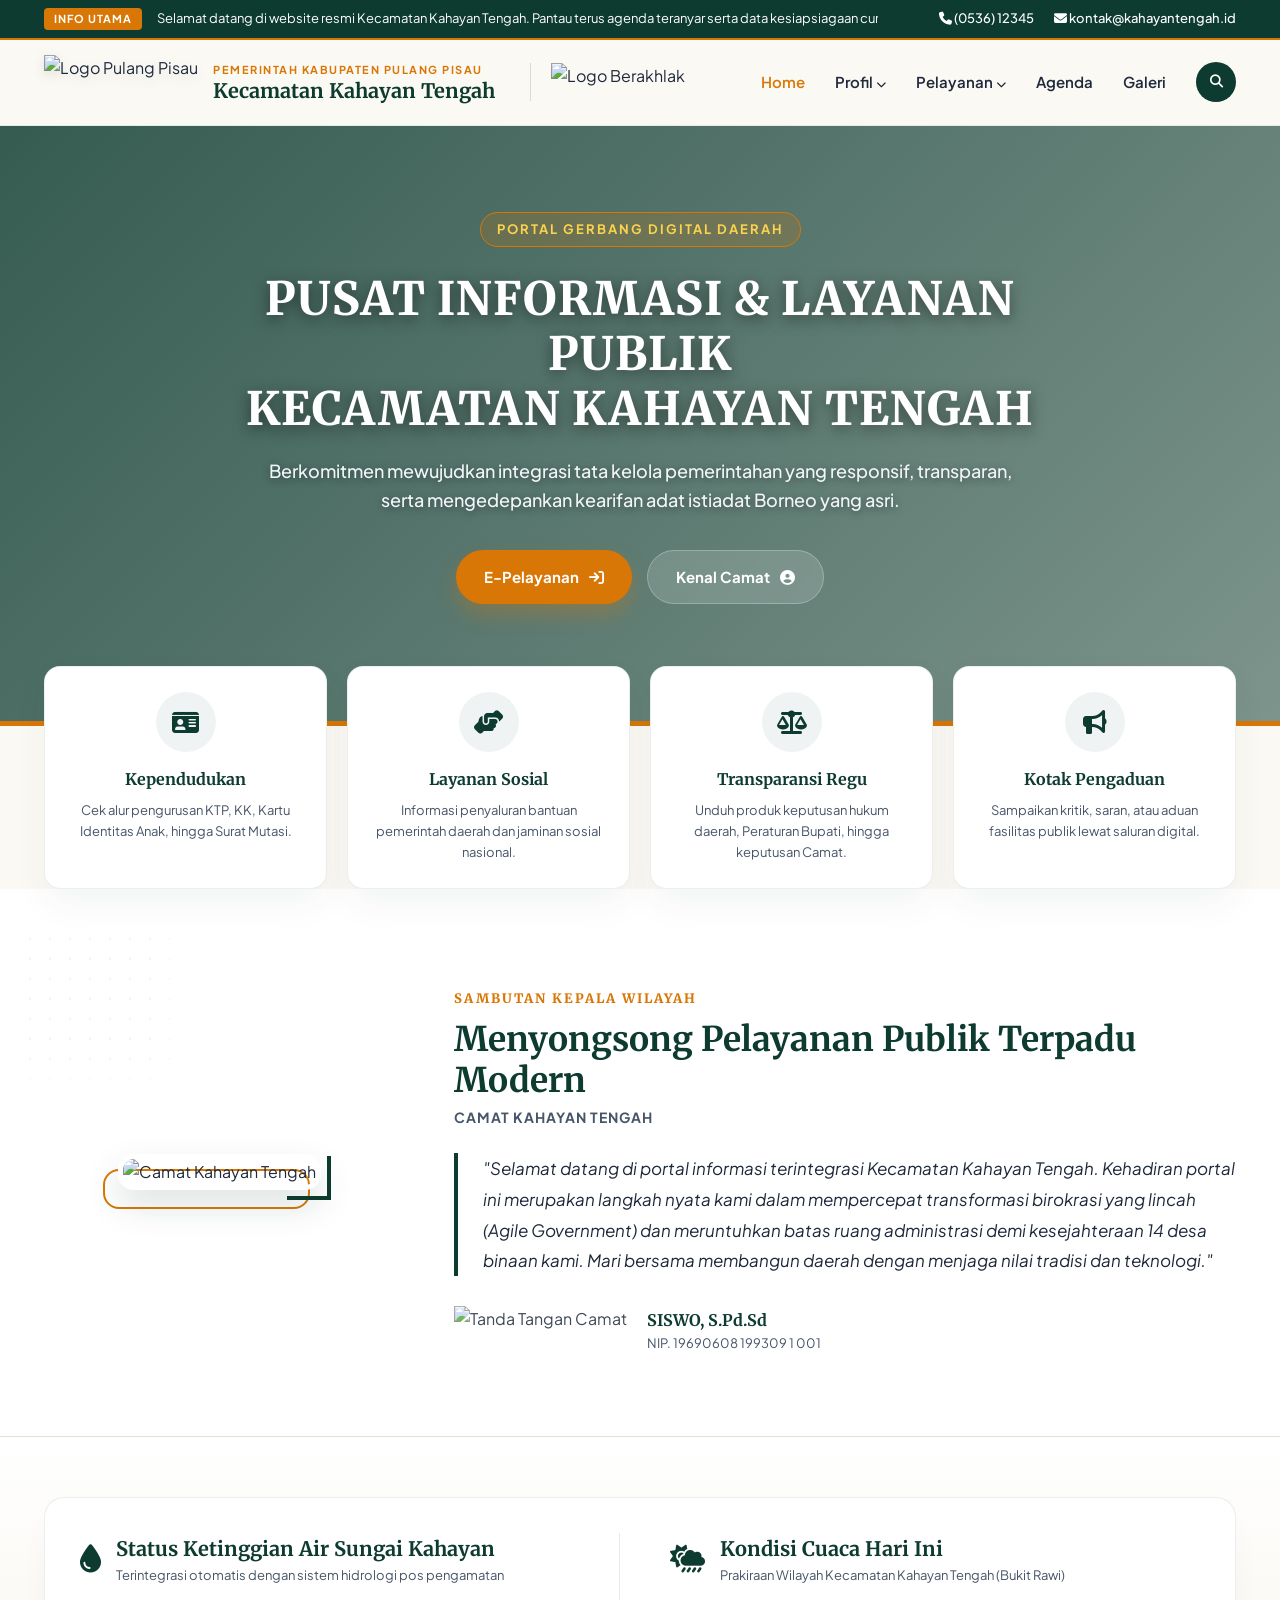
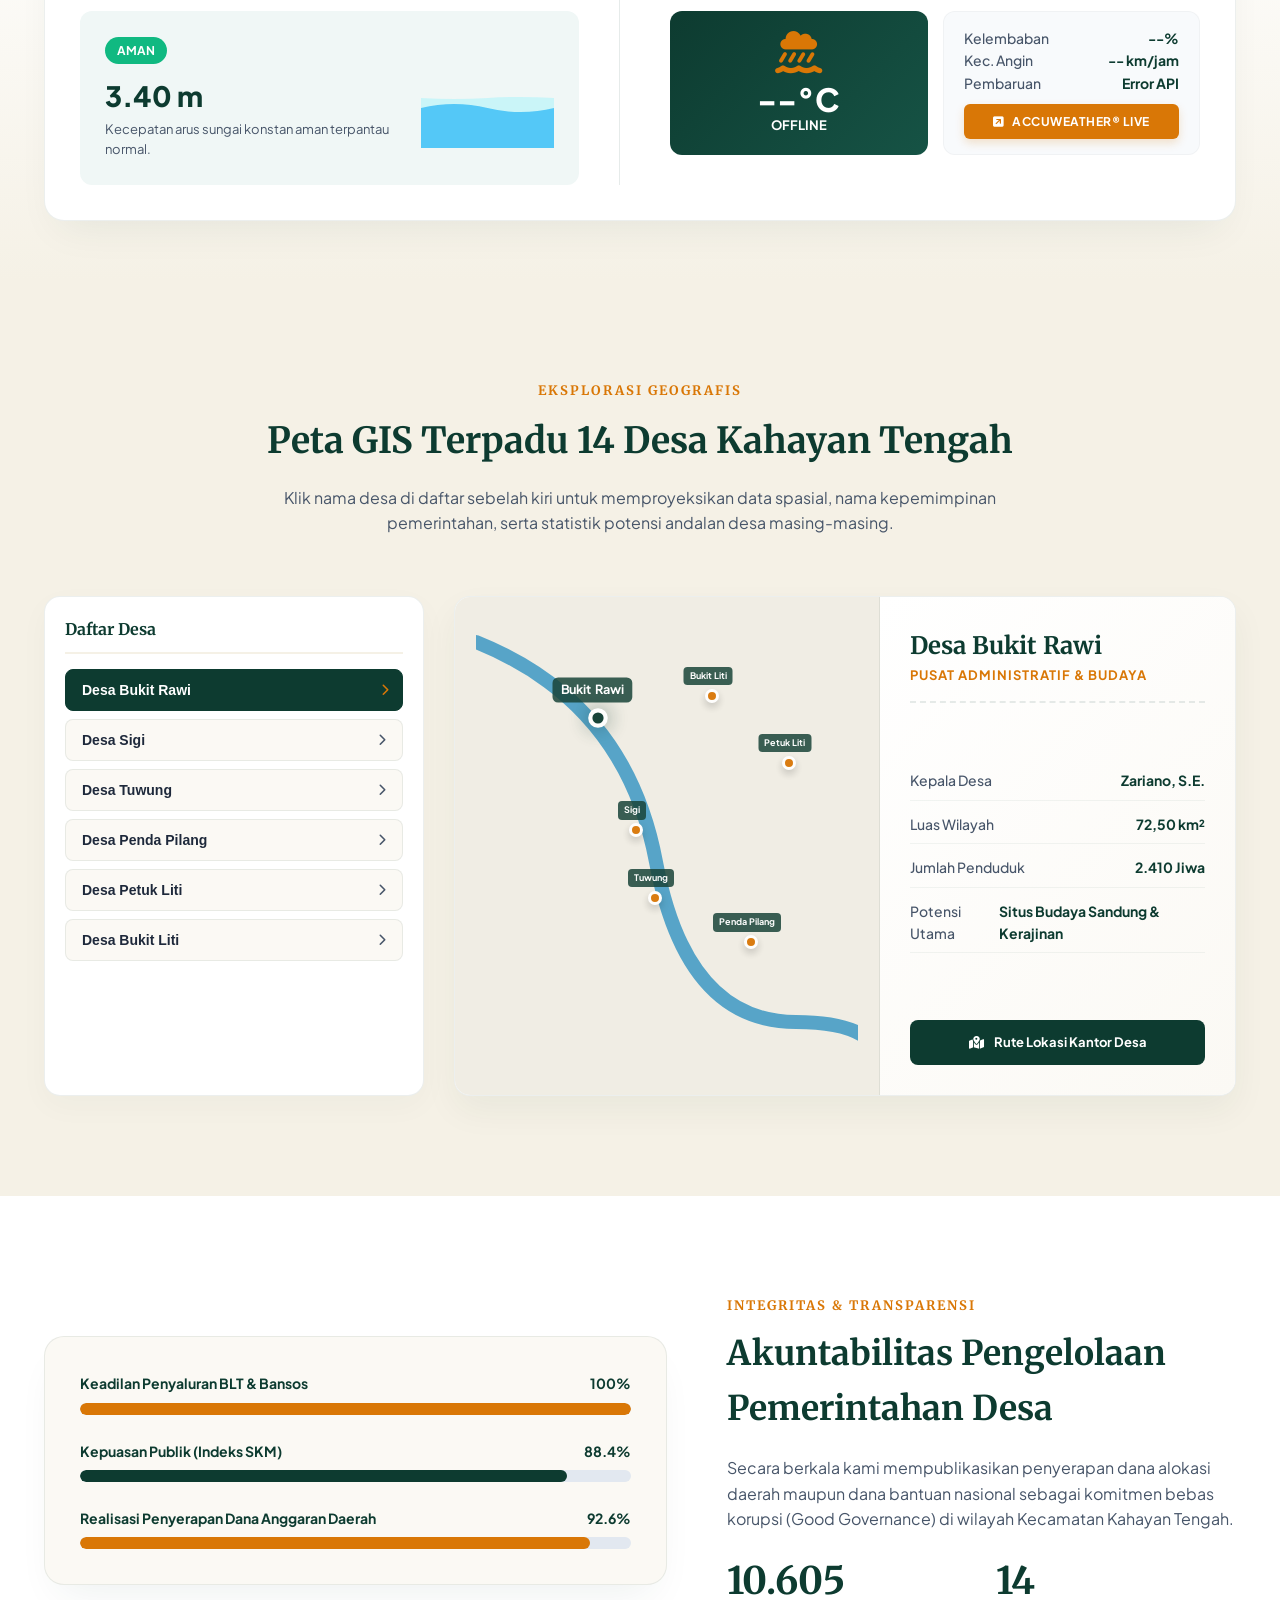
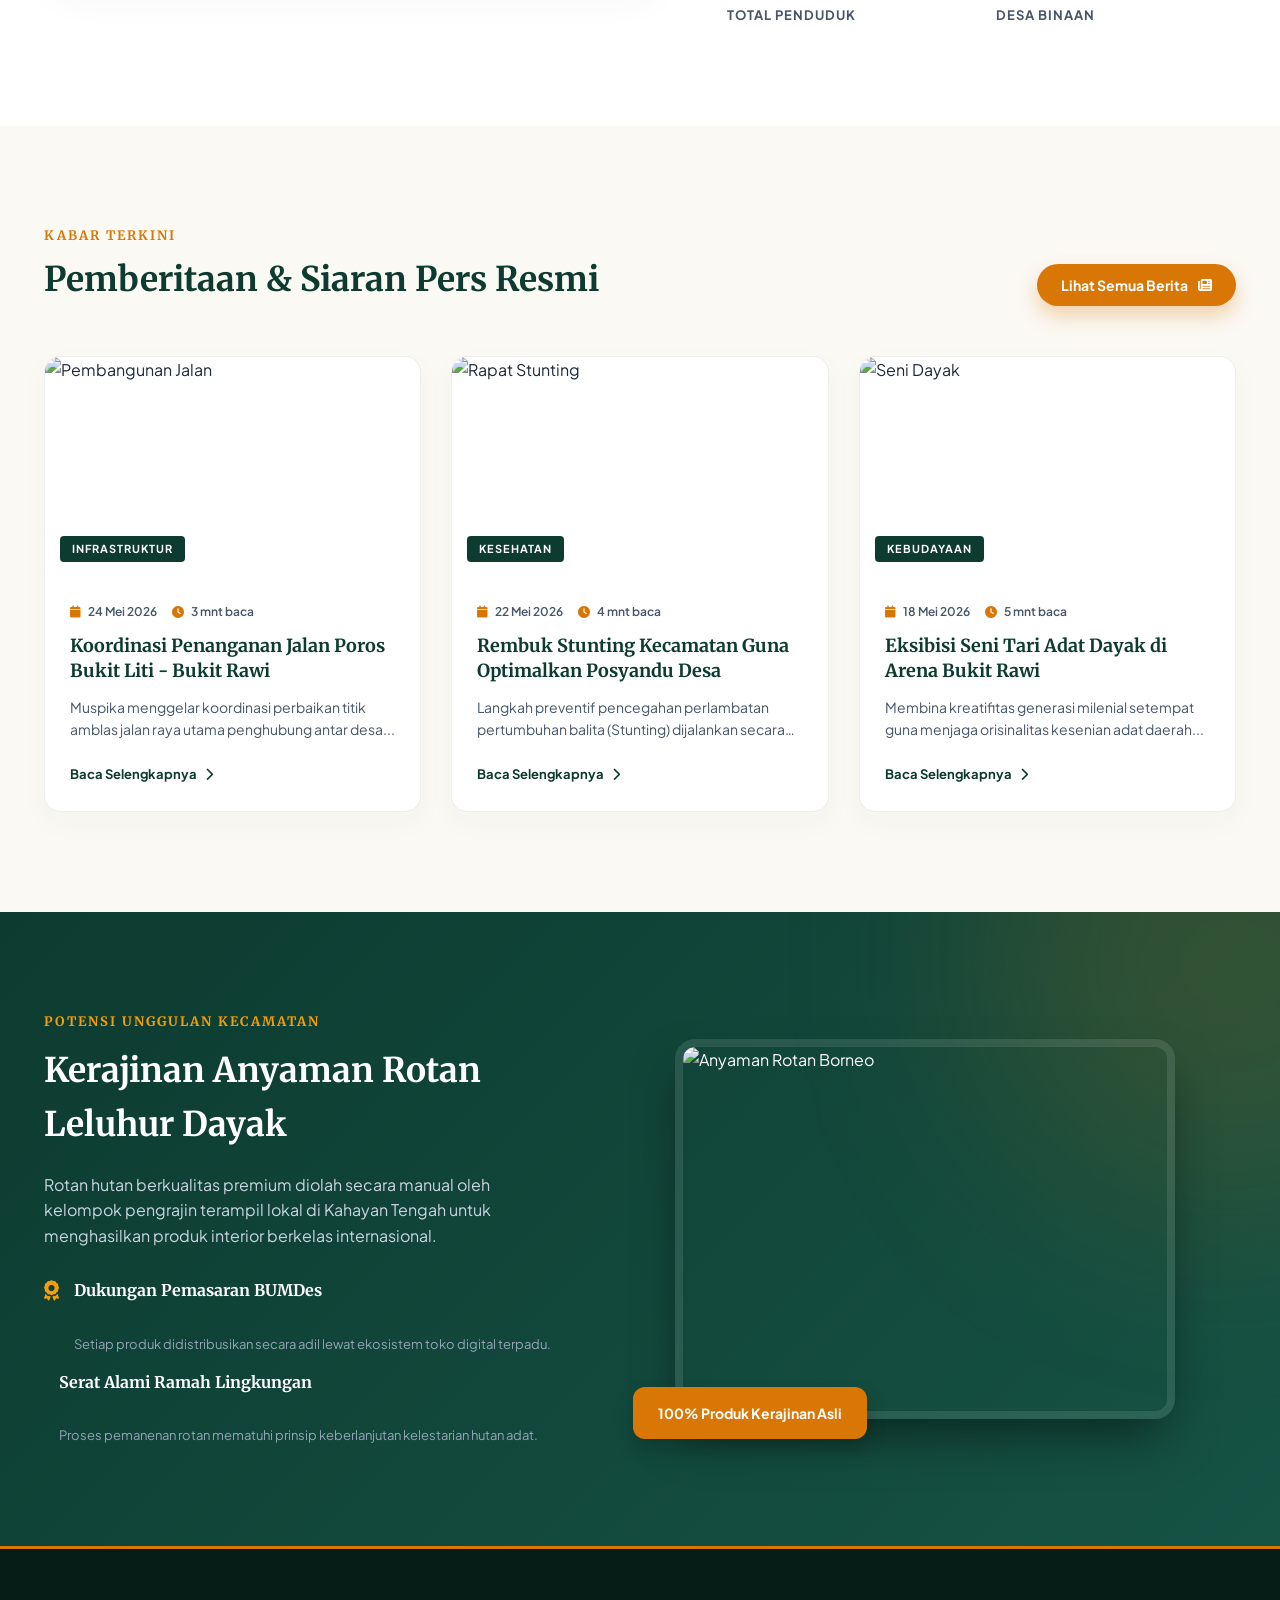
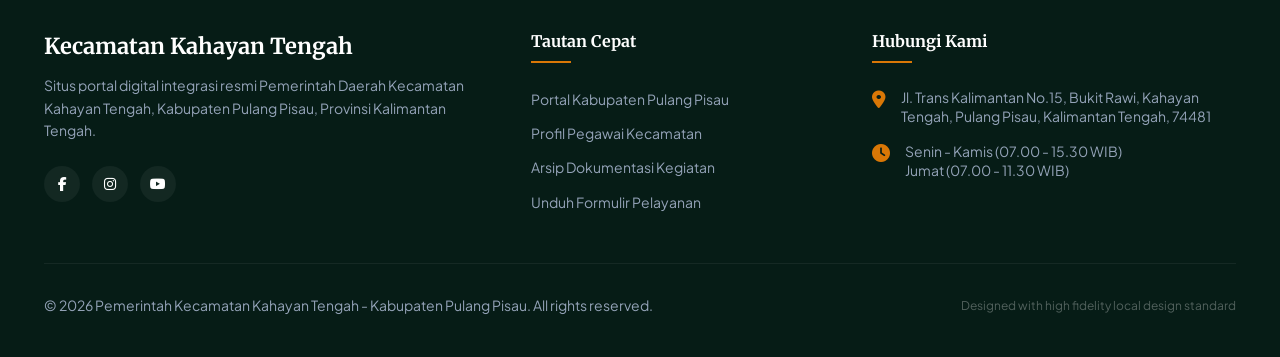
==== commit 909fd9bd: "Update index.html" ====
--- a/index.html
+++ b/index.html
@@ -1867,28 +1867,36 @@
                     <div class="monitor-header">
                         <i class="fa-solid fa-cloud-sun-rain"></i>
                         <div>
-                            <h3>Kondisi Cuaca Hari Ini</h3>
-                            <p style="font-size: 13px; color: var(--text-muted);">Prakiraan Wilayah Kecamatan Kahayan Tengah</p>
+                            <div class="flex items-center gap-2">
+                                <h3>Kondisi Cuaca Hari Ini</h3>
+                                <span id="weatherLivePulse" class="hidden flex h-2 w-2 relative">
+                                    <span class="animate-ping absolute inline-flex h-full w-full rounded-full bg-red-400 opacity-75"></span>
+                                    <span class="relative inline-flex rounded-full h-2 w-2 bg-red-500"></span>
+                                </span>
+                            </div>
+                            <p style="font-size: 13px; color: var(--text-muted);">Prakiraan Wilayah Kecamatan Kahayan Tengah (Bukit Rawi)</p>
                         </div>
                     </div>
                     <div class="weather-panel">
-                        <div class="weather-main">
-                            <i class="fa-solid fa-cloud-showers-water"></i>
-                            <div class="weather-temp">29°C</div>
-                            <span style="font-size: 13px; font-weight: 700; text-transform: uppercase;">Hujan Ringan</span>
+                        <div class="weather-main" style="display: flex; flex-direction: column; align-items: center; justify-content: center;">
+                            <div id="liveWeatherIconBox" class="mb-2">
+                                <i class="fa-solid fa-cloud-showers-water text-4xl text-blue-400"></i>
+                            </div>
+                            <div class="weather-temp" id="liveWeatherTemp">--°C</div>
+                            <span id="liveWeatherDesc" style="font-size: 13px; font-weight: 700; text-transform: uppercase;">Memuat...</span>
                         </div>
                         <div class="weather-stats">
                             <div class="stat-line">
                                 <span>Kelembaban</span>
-                                <span class="val">84%</span>
+                                <span class="val" id="liveWeatherHumidity">--%</span>
                             </div>
                             <div class="stat-line">
                                 <span>Kec. Angin</span>
-                                <span class="val">12 km/jam</span>
+                                <span class="val" id="liveWeatherWind">-- km/jam</span>
                             </div>
                             <div class="stat-line">
-                                <span>Indeks UV</span>
-                                <span class="val">Sangat Rendah</span>
+                                <span>Pembaruan</span>
+                                <span class="val text-xs text-emerald-700" id="liveWeatherTime">Memproses...</span>
                             </div>
                             <!-- Integrated AccuWeather Realtime Link -->
                             <a href="https://www.accuweather.com/id/id/bukit-rawi/3474430/current-weather/3474430" 
@@ -2418,6 +2426,73 @@
                 }
             }, 8000);
 
+            // 8. Fetch Real-Time Weather via Public API
+            const fetchLiveWeather = async () => {
+                try {
+                    const lat = -2.0827;
+                    const lon = 113.9490;
+                    const response = await fetch(`https://api.open-meteo.com/v1/forecast?latitude=${lat}&longitude=${lon}&current=temperature_2m,relative_humidity_2m,weather_code,wind_speed_10m`);
+                    if (!response.ok) throw new Error("Gagal mengambil data");
+                    const data = await response.json();
+                    
+                    if (data && data.current) {
+                        const temp = Math.round(data.current.temperature_2m);
+                        const humidity = data.current.relative_humidity_2m;
+                        const wind = data.current.wind_speed_10m;
+                        const code = data.current.weather_code;
+
+                        // WMO Weather interpretation codes mapping
+                        let desc = "Cerah";
+                        let iconHTML = `<i class="fa-solid fa-sun text-amber-500 text-4xl"></i>`;
+                        
+                        if (code === 0) {
+                            desc = "Cerah";
+                            iconHTML = `<i class="fa-solid fa-sun text-amber-500 text-4xl animate-pulse"></i>`;
+                        } else if ([1, 2, 3].includes(code)) {
+                            desc = "Berawan Sebagian";
+                            iconHTML = `<i class="fa-solid fa-cloud-sun text-sky-400 text-4xl"></i>`;
+                        } else if ([45, 48].includes(code)) {
+                            desc = "Kabut";
+                            iconHTML = `<i class="fa-solid fa-smog text-slate-400 text-4xl"></i>`;
+                        } else if ([51, 53, 55, 56, 57].includes(code)) {
+                            desc = "Gerimis";
+                            iconHTML = `<i class="fa-solid fa-cloud-rain text-sky-300 text-4xl"></i>`;
+                        } else if ([61, 63, 65, 66, 67].includes(code)) {
+                            desc = "Hujan";
+                            iconHTML = `<i class="fa-solid fa-cloud-showers-heavy text-blue-400 text-4xl"></i>`;
+                        } else if ([80, 81, 82].includes(code)) {
+                            desc = "Hujan Lebat";
+                            iconHTML = `<i class="fa-solid fa-cloud-showers-water text-blue-500 text-4xl"></i>`;
+                        } else if ([95, 96, 99].includes(code)) {
+                            desc = "Hujan Petir";
+                            iconHTML = `<i class="fa-solid fa-cloud-bolt text-amber-400 text-4xl"></i>`;
+                        }
+
+                        // Update DOM Elements
+                        document.getElementById("liveWeatherTemp").innerText = temp + "°C";
+                        document.getElementById("liveWeatherDesc").innerText = desc;
+                        document.getElementById("liveWeatherHumidity").innerText = humidity + "%";
+                        document.getElementById("liveWeatherWind").innerText = wind + " km/jam";
+                        document.getElementById("liveWeatherIconBox").innerHTML = iconHTML;
+
+                        // Show active live badge
+                        document.getElementById("weatherLivePulse").classList.remove("hidden");
+
+                        // Show last update timestamp (WIB)
+                        const now = new Date();
+                        const timeStr = now.toLocaleTimeString('id-ID', { hour: '2-digit', minute: '2-digit' }) + " WIB";
+                        document.getElementById("liveWeatherTime").innerText = timeStr;
+                    }
+                } catch (err) {
+                    console.error("Gagal memuat cuaca realtime:", err);
+                    document.getElementById("liveWeatherDesc").innerText = "Offline";
+                    document.getElementById("liveWeatherTime").innerText = "Error API";
+                }
+            };
+
+            // Panggil fungsi saat web dimuat
+            fetchLiveWeather();
+
         });
     </script>
 </body>
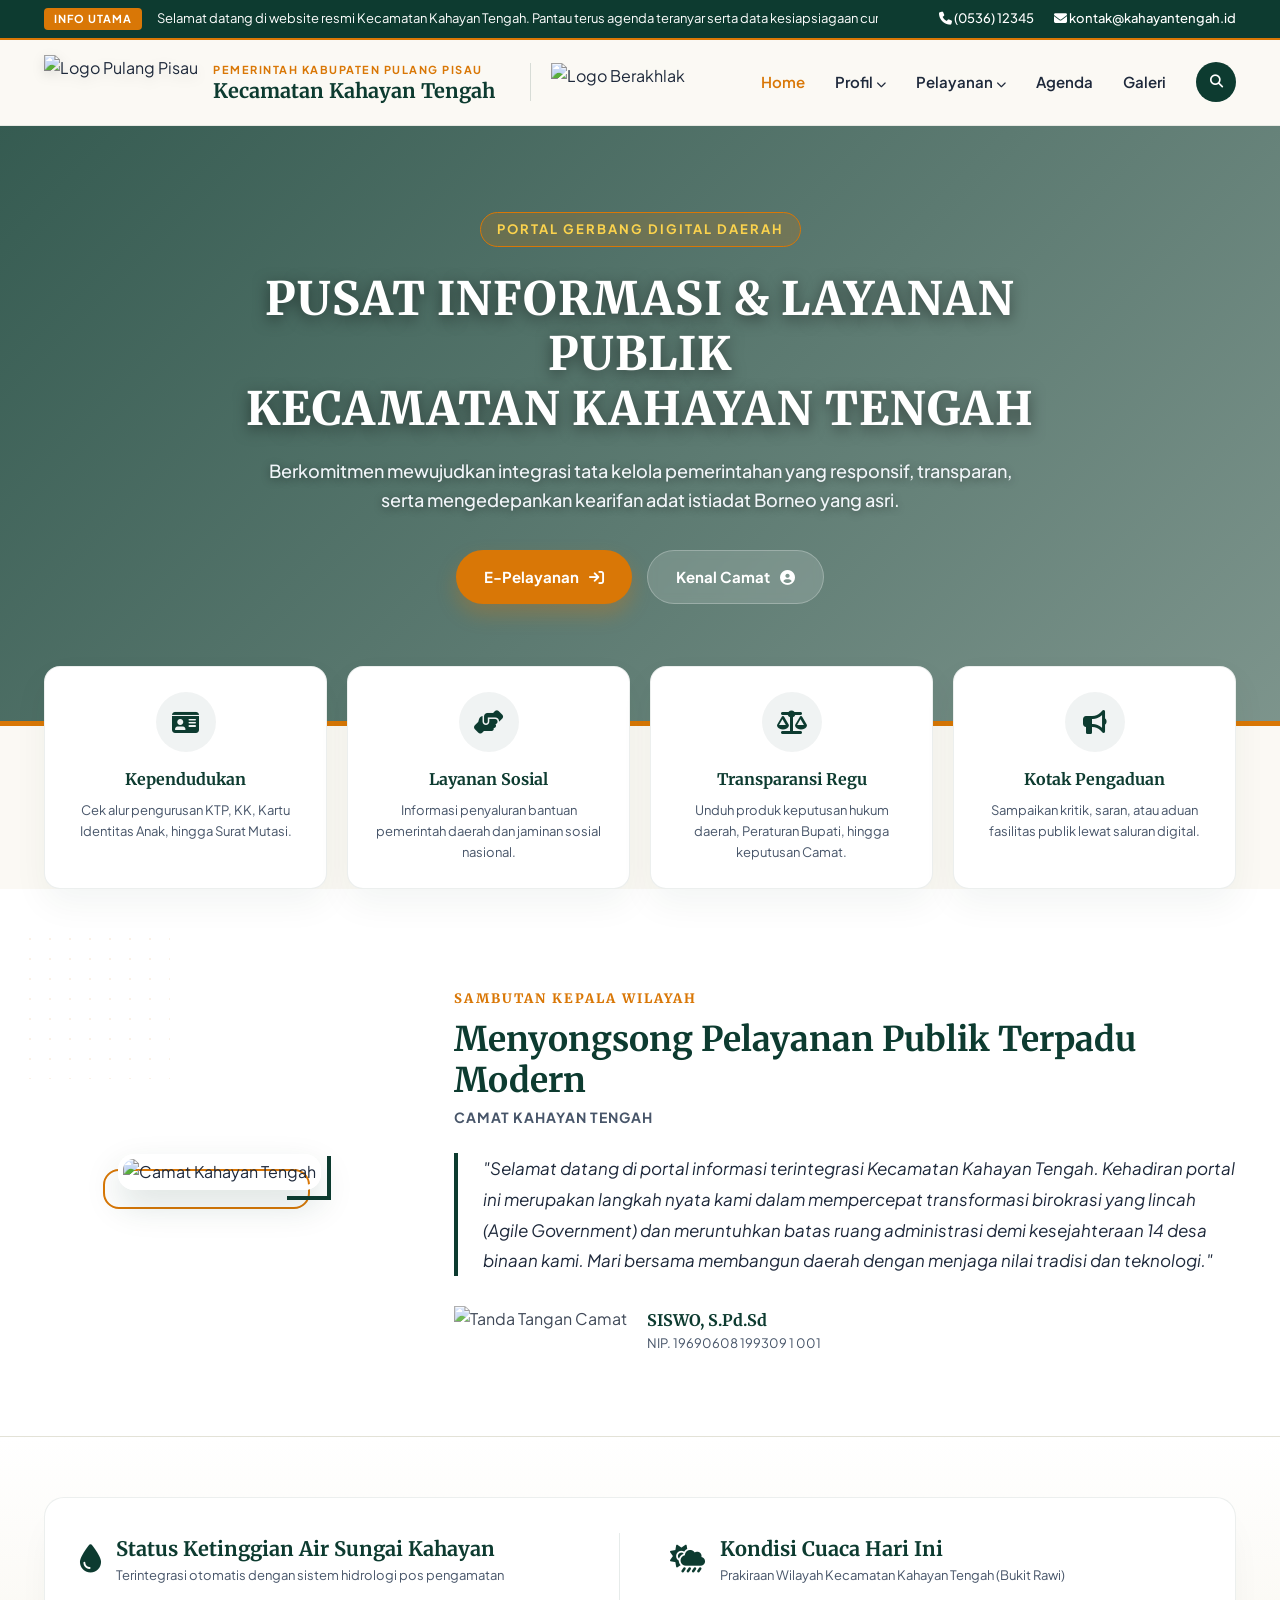
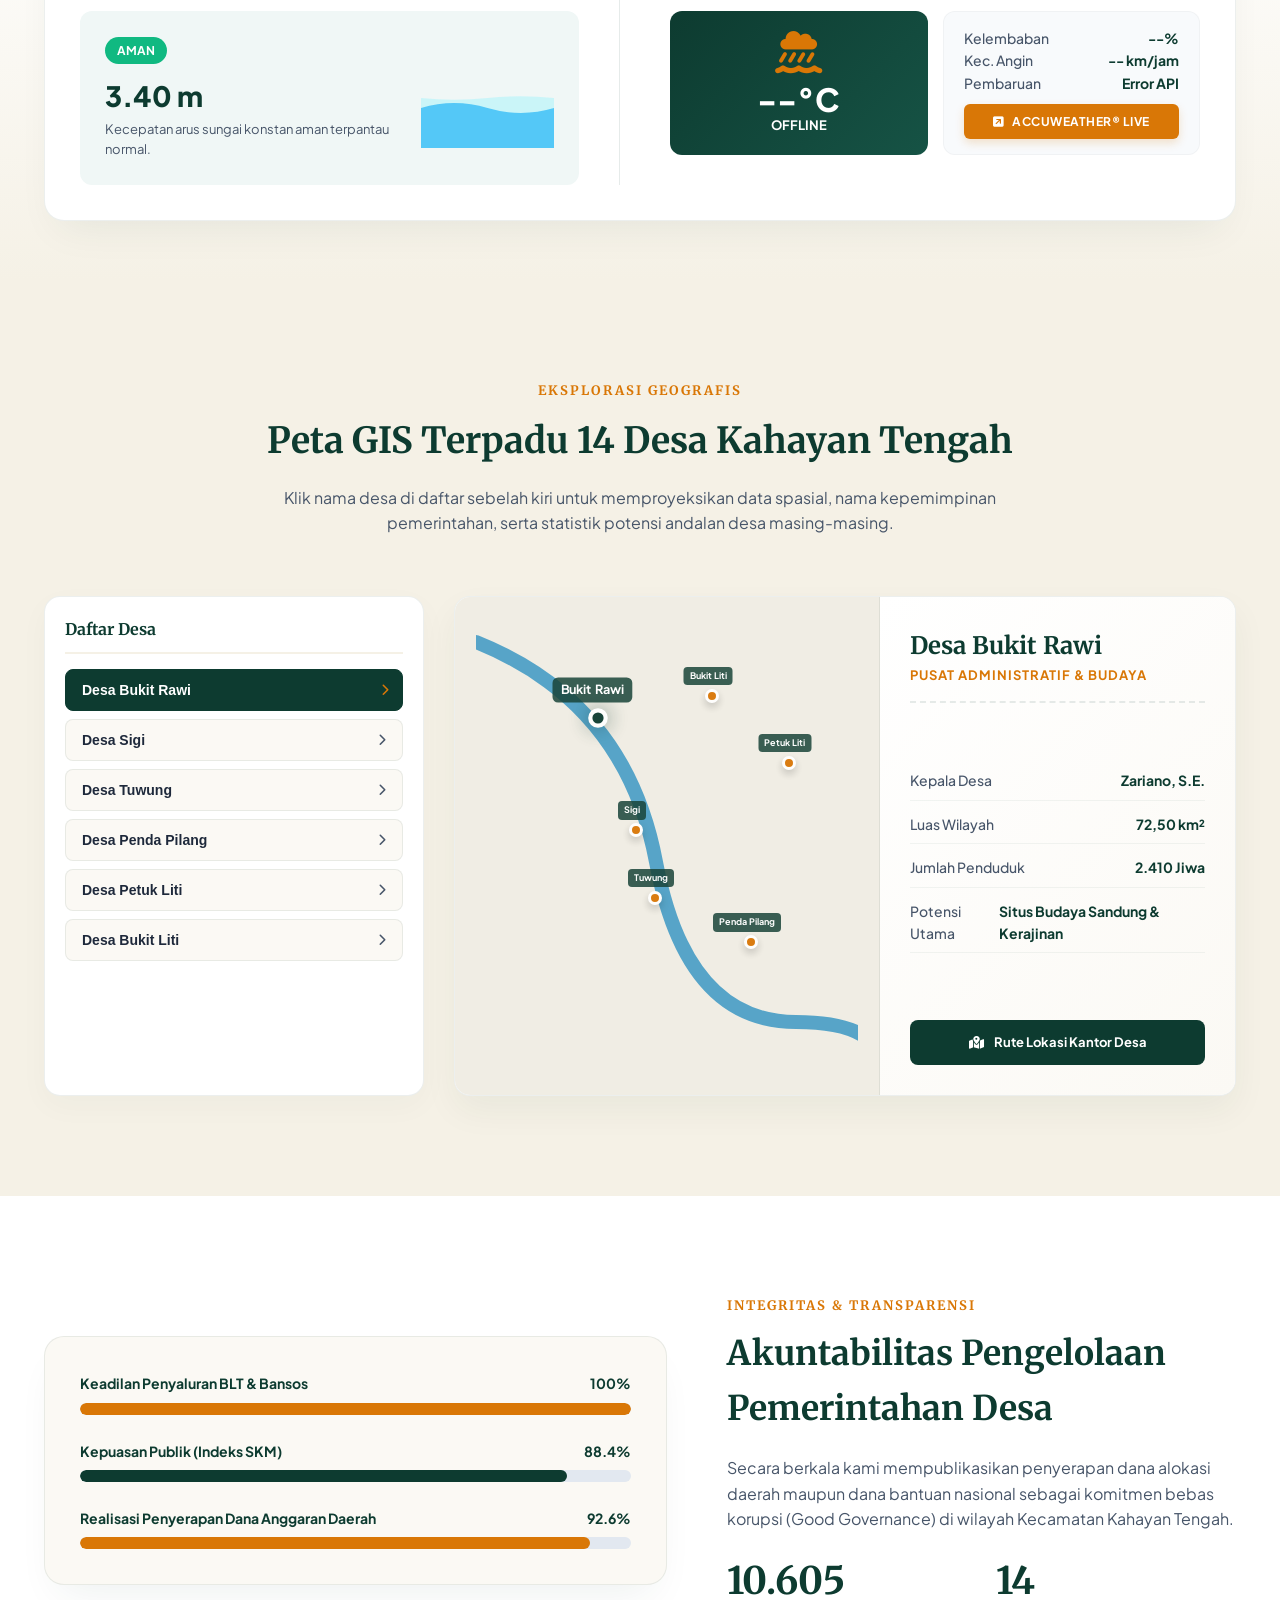
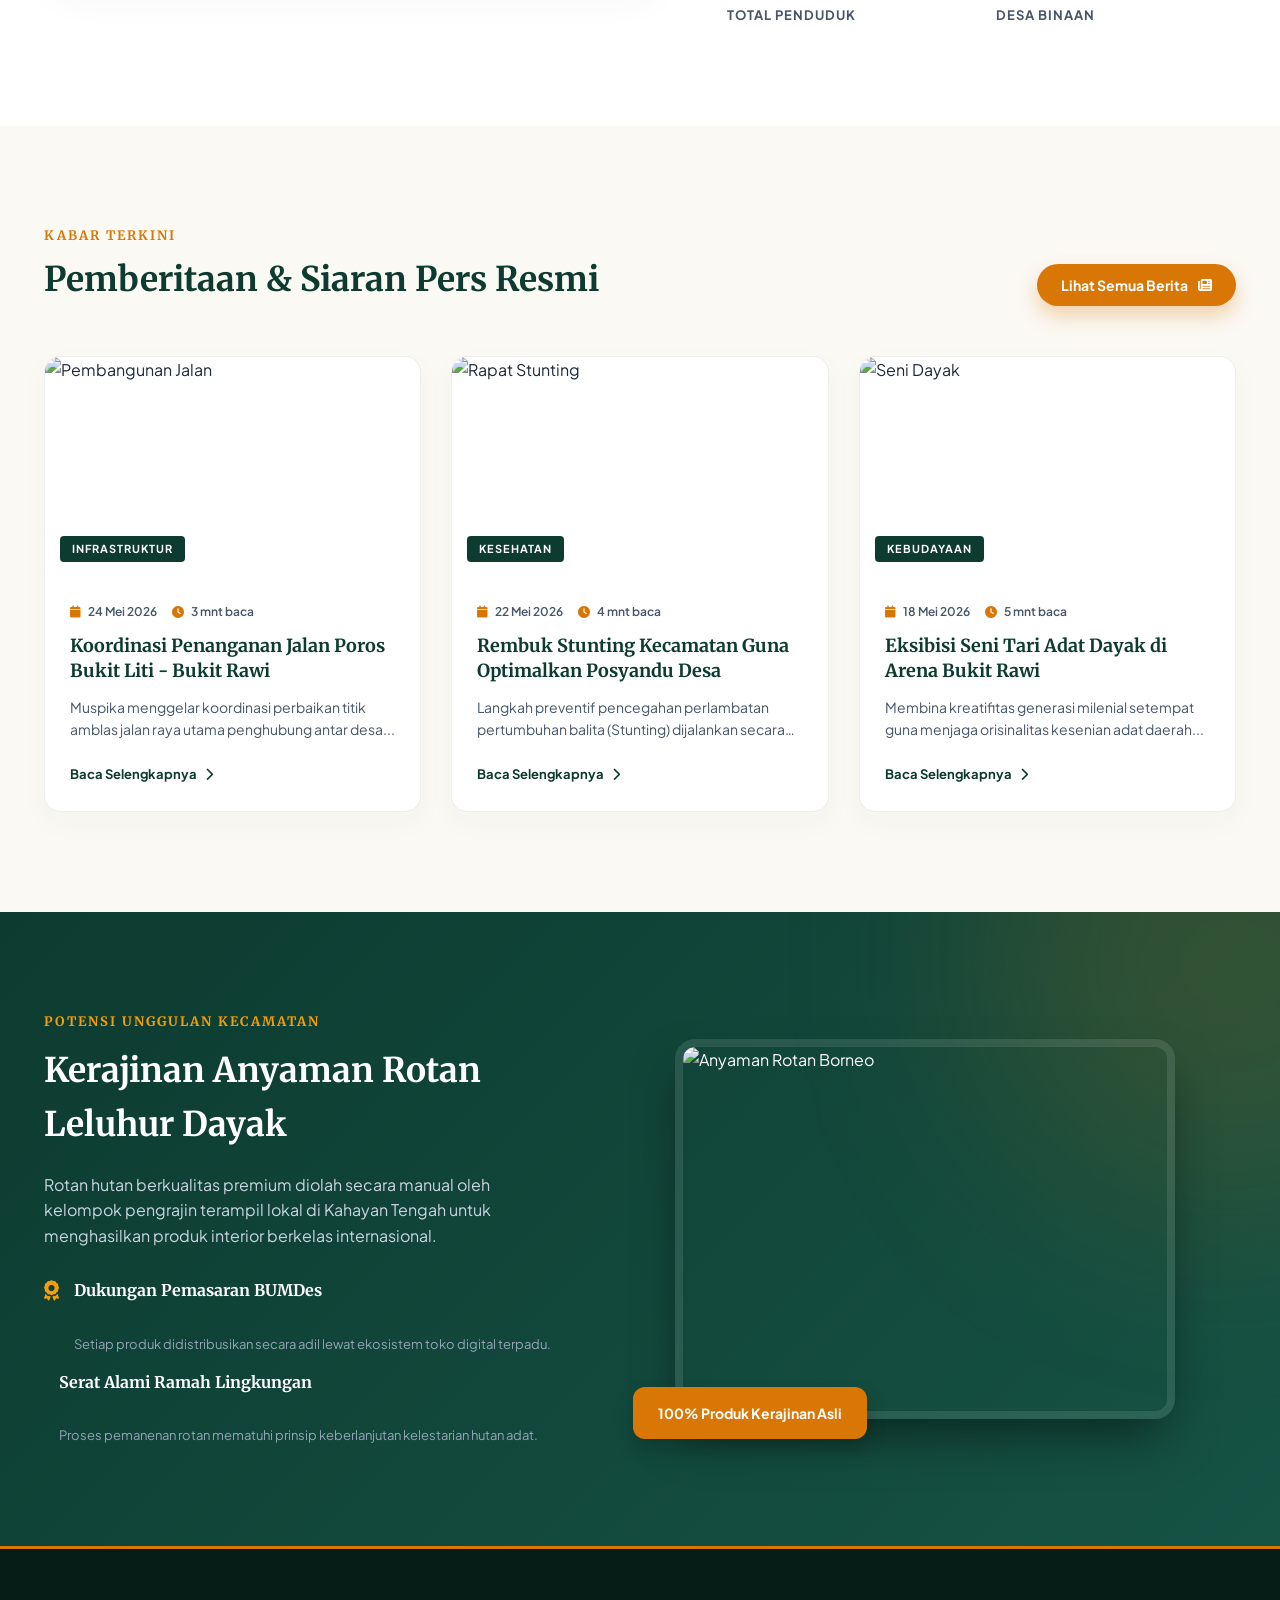
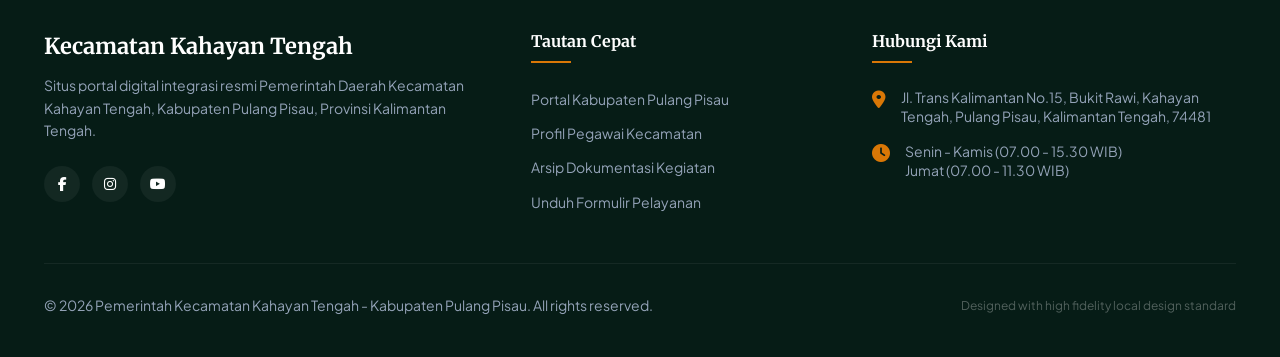
==== commit 8ef52425: "Update index.html" ====
--- a/index.html
+++ b/index.html
@@ -1803,7 +1803,7 @@
         <div class="container">
             <div class="executive-grid">
                 <div class="camat-frame-decor">
-                    <img src="https://lh3.googleusercontent.com/d/1Gmf17RxRuODSN64AwNjs0_udYTaLwZEV" alt="Camat Kahayan Tengah" class="camat-photo">
+                    <img src="https://lh3.googleusercontent.com/u/0/d/1tY_8RWjeDTbxeZL_6bfquN_zNW5eH7hM" alt="Camat Kahayan Tengah" class="camat-photo">
                 </div>
                 <div class="executive-text">
                     <h4>SAMBUTAN KEPALA WILAYAH</h4>
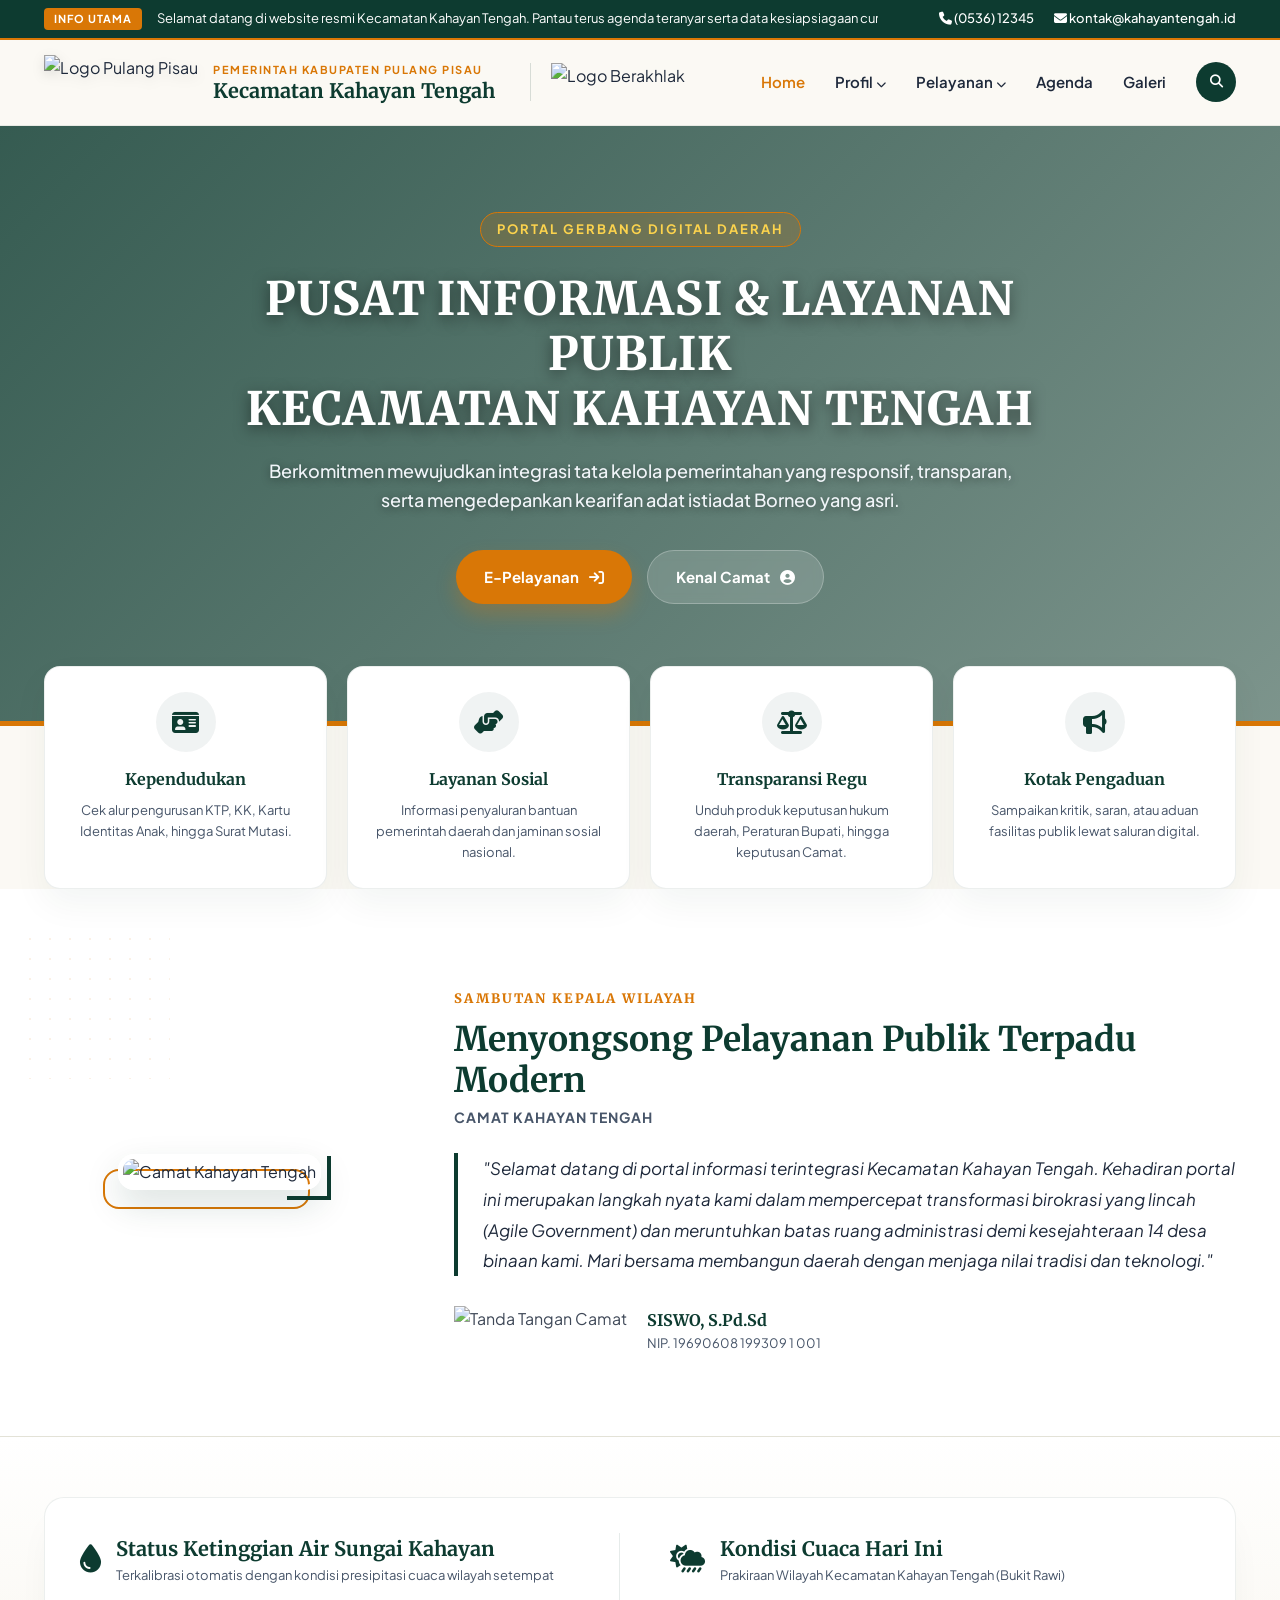
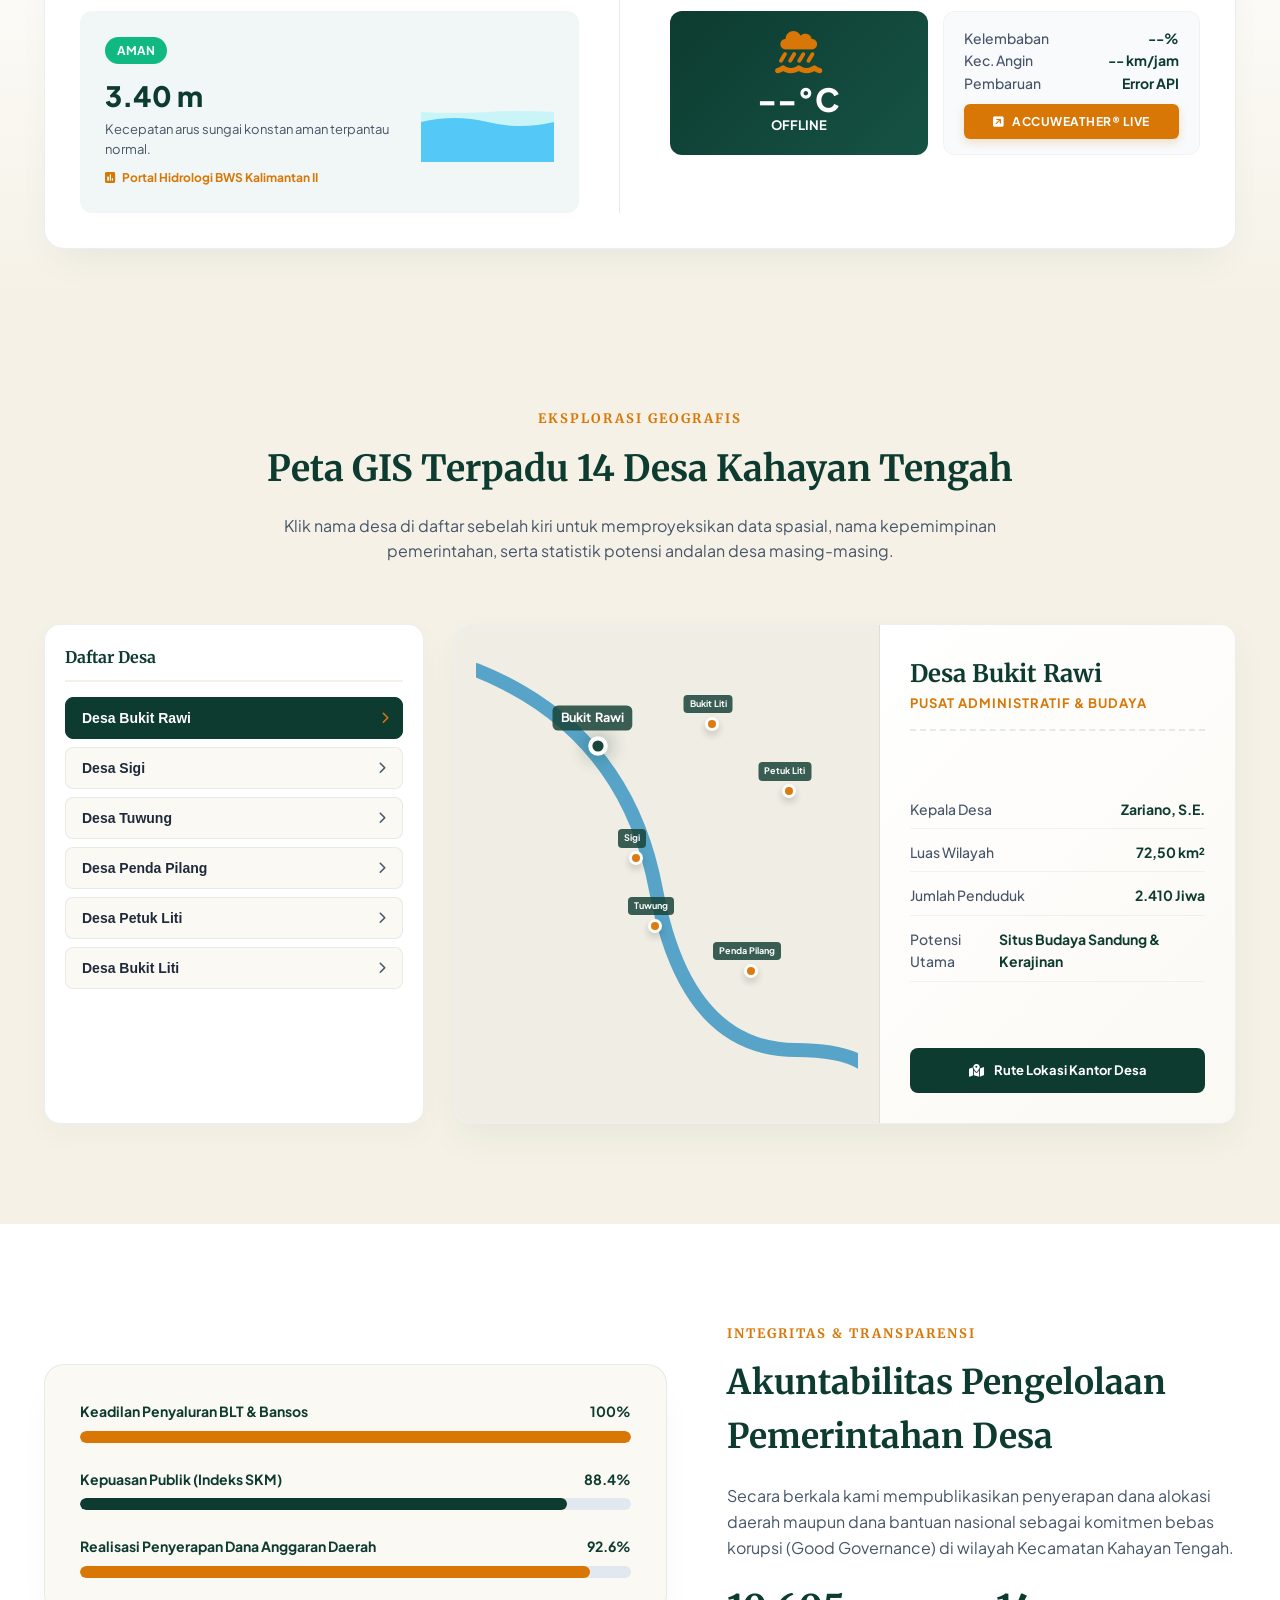
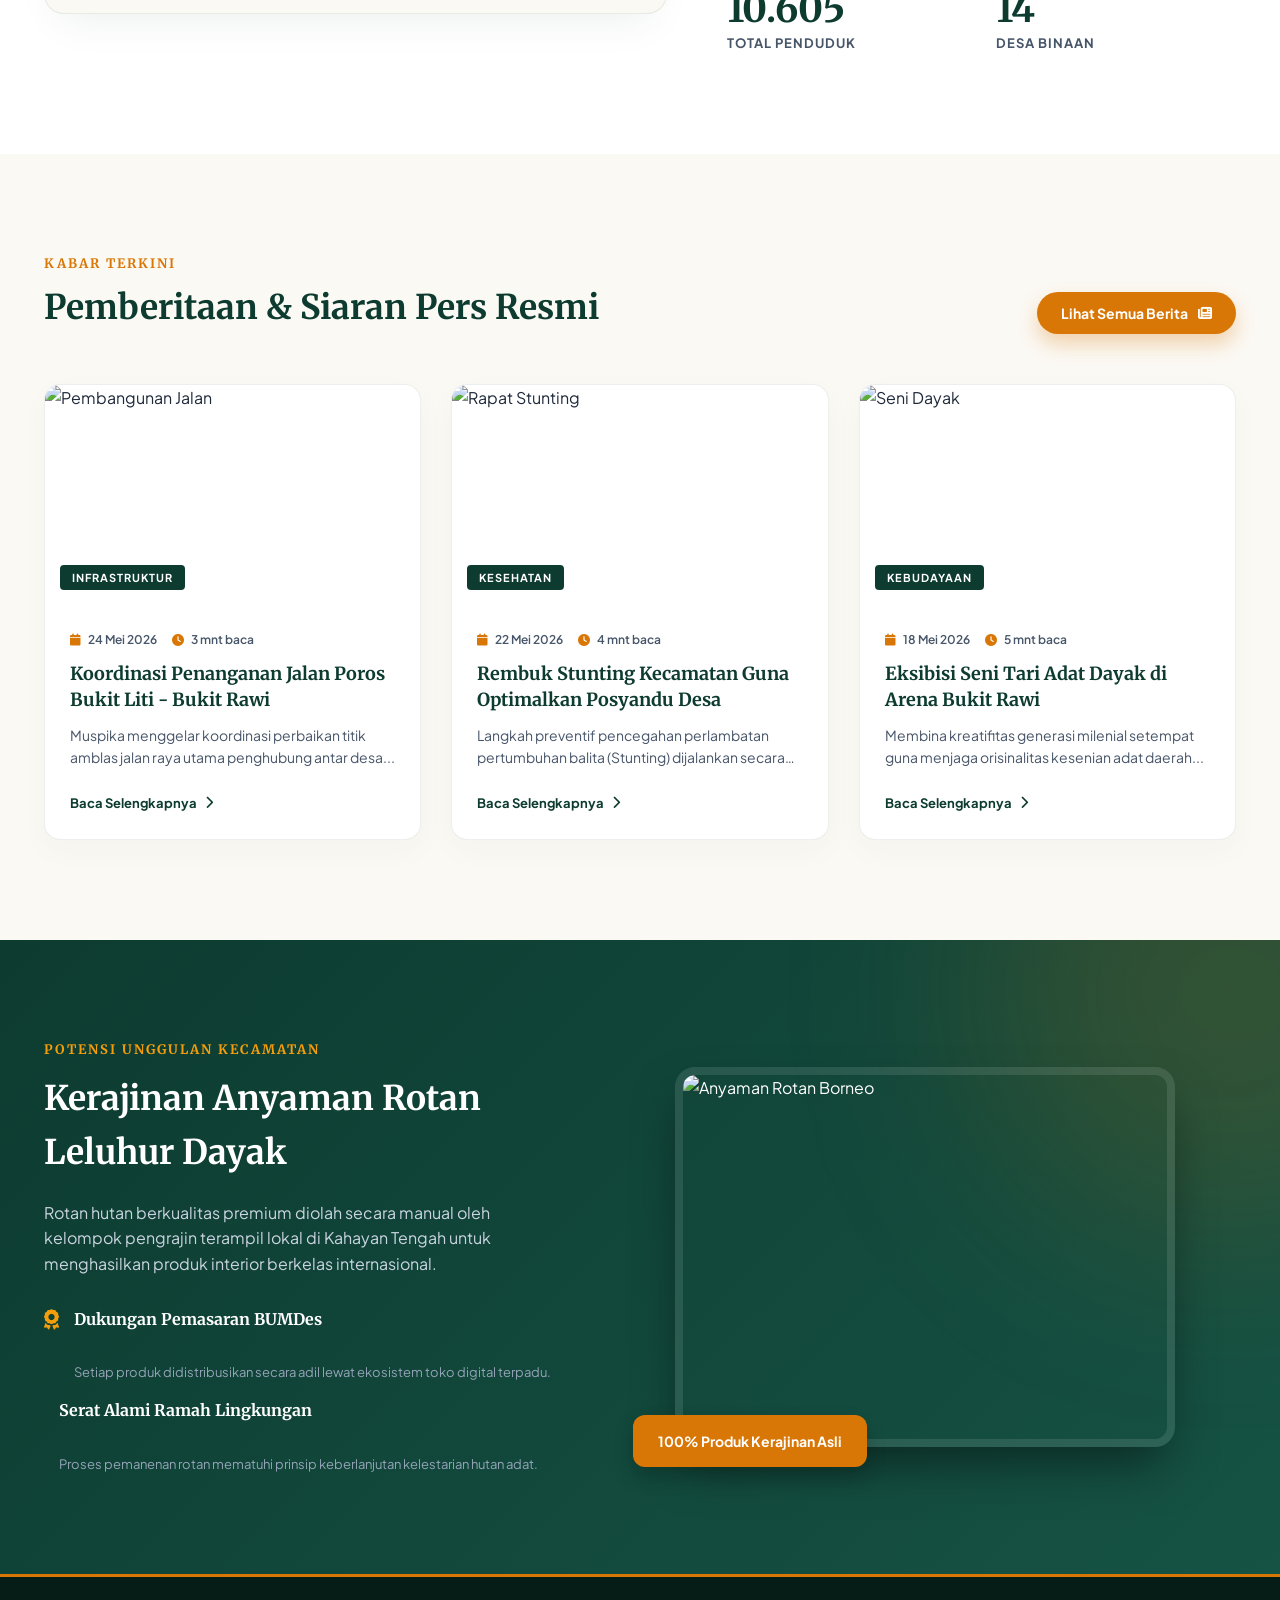
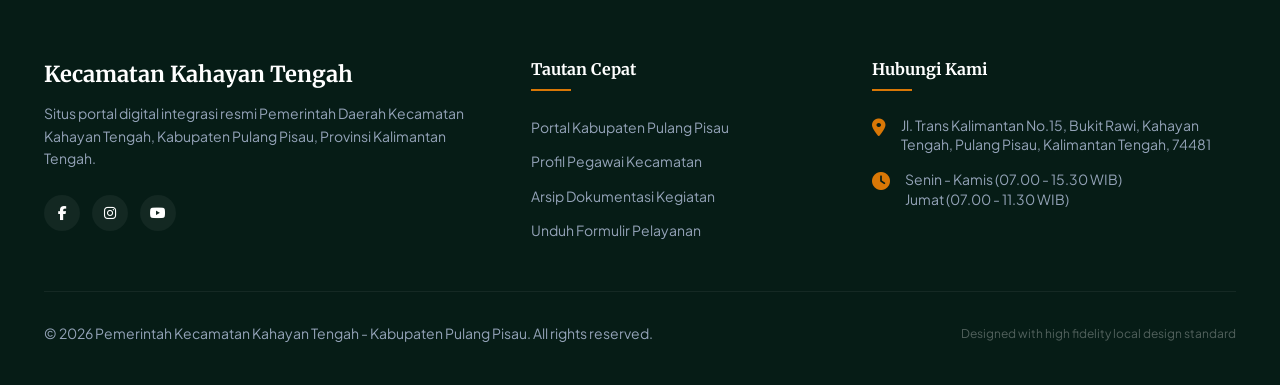
==== commit 2176a369: "Update index.html" ====
--- a/index.html
+++ b/index.html
@@ -698,6 +698,24 @@
         .river-level-desc {
             font-size: 13px;
             color: var(--text-muted);
+        }
+
+        /* Official BWS Telemetry Link Button */
+        .btn-telemetry-portal {
+            display: inline-flex;
+            align-items: center;
+            gap: 6px;
+            margin-top: 8px;
+            font-size: 12px;
+            font-weight: 700;
+            color: var(--accent-gold);
+            text-decoration: none;
+            transition: var(--transition-smooth);
+        }
+
+        .btn-telemetry-portal:hover {
+            color: var(--primary-forest);
+            text-decoration: underline;
         }
 
         /* Wave Graphic SVG inside */
@@ -1803,7 +1821,7 @@
         <div class="container">
             <div class="executive-grid">
                 <div class="camat-frame-decor">
-                    <img src="https://lh3.googleusercontent.com/u/0/d/1tY_8RWjeDTbxeZL_6bfquN_zNW5eH7hM" alt="Camat Kahayan Tengah" class="camat-photo">
+                    <img src="https://lh3.googleusercontent.com/d/1Gmf17RxRuODSN64AwNjs0_udYTaLwZEV" alt="Camat Kahayan Tengah" class="camat-photo">
                 </div>
                 <div class="executive-text">
                     <h4>SAMBUTAN KEPALA WILAYAH</h4>
@@ -1839,7 +1857,7 @@
                         <i class="fa-solid fa-droplet"></i>
                         <div>
                             <h3>Status Ketinggian Air Sungai Kahayan</h3>
-                            <p style="font-size: 13px; color: var(--text-muted);">Terintegrasi otomatis dengan sistem hidrologi pos pengamatan</p>
+                            <p style="font-size: 13px; color: var(--text-muted);">Terkalibrasi otomatis dengan kondisi presipitasi cuaca wilayah setempat</p>
                         </div>
                     </div>
                     <div class="river-widget">
@@ -1847,6 +1865,10 @@
                             <span class="river-badge" id="waterAlertBadge">AMAN</span>
                             <div class="river-level-text" id="waterLevelNum">3.40 m</div>
                             <div class="river-level-desc">Kecepatan arus sungai konstan aman terpantau normal.</div>
+                            <!-- Integrated Official Hydrological Telemetry Portal Link -->
+                            <a href="https://hkabwskal2.higertech.com/" target="_blank" rel="noopener noreferrer" class="btn-telemetry-portal">
+                                <i class="fa-solid fa-square-poll-vertical"></i> Portal Hidrologi BWS Kalimantan II
+                            </a>
                         </div>
                         <div class="river-wave-graphics">
                             <!-- Animated Wave SVG -->
@@ -2407,24 +2429,42 @@
                 }
             });
 
-            // 7. Dynamic Simulator of Water Level POS Hydrology Pos
+            // 7. Dynamic Simulator of Water Level (Smartly tied to real-time weather)
             setInterval(() => {
-                const variance = (Math.random() * 0.1 - 0.05).toFixed(2);
-                const currentVal = parseFloat(document.getElementById("waterLevelNum").innerText);
-                const newVal = (currentVal + parseFloat(variance)).toFixed(2);
+                const waterLevelEl = document.getElementById("waterLevelNum");
+                const badge = document.getElementById("waterAlertBadge");
+                if (!waterLevelEl) return;
+
+                let currentVal = parseFloat(waterLevelEl.innerText);
                 
-                if(newVal > 2.00 && newVal < 4.50) {
-                    document.getElementById("waterLevelNum").innerText = newVal + " m";
-                    const badge = document.getElementById("waterAlertBadge");
-                    if (newVal > 4.20) {
-                        badge.innerText = "SIAGA";
-                        badge.className = "river-badge siaga";
-                    } else {
-                        badge.innerText = "AMAN";
-                        badge.className = "river-badge";
-                    }
+                // Read current weather text from the UI
+                const weatherDescText = document.getElementById("liveWeatherDesc")?.innerText || "";
+                
+                let trend = 0;
+                // If weather description mentions rain/drizzle/storm, water level rises
+                if (weatherDescText.includes("Hujan") || weatherDescText.includes("Gerimis") || weatherDescText.includes("Petir")) {
+                    trend = (Math.random() * 0.08); // Rises between 0cm to +8cm
+                } else {
+                    trend = (Math.random() * 0.06 - 0.04); // Fluctuates normally tending to drop (-4cm to +2cm)
                 }
-            }, 8000);
+
+                let newVal = (currentVal + trend).toFixed(2);
+                
+                // Keep values in a realistic safe/warning threshold range (2.20m to 4.70m)
+                if(parseFloat(newVal) < 2.20) newVal = "2.25";
+                if(parseFloat(newVal) > 4.70) newVal = "4.65";
+
+                waterLevelEl.innerText = newVal + " m";
+                
+                // Flood advisory warning system (Alert standard at 4.20m)
+                if (parseFloat(newVal) > 4.20) {
+                    badge.innerText = "SIAGA";
+                    badge.className = "river-badge siaga";
+                } else {
+                    badge.innerText = "AMAN";
+                    badge.className = "river-badge";
+                }
+            }, 10000); // Evaluates every 10 seconds
 
             // 8. Fetch Real-Time Weather via Public API
             const fetchLiveWeather = async () => {
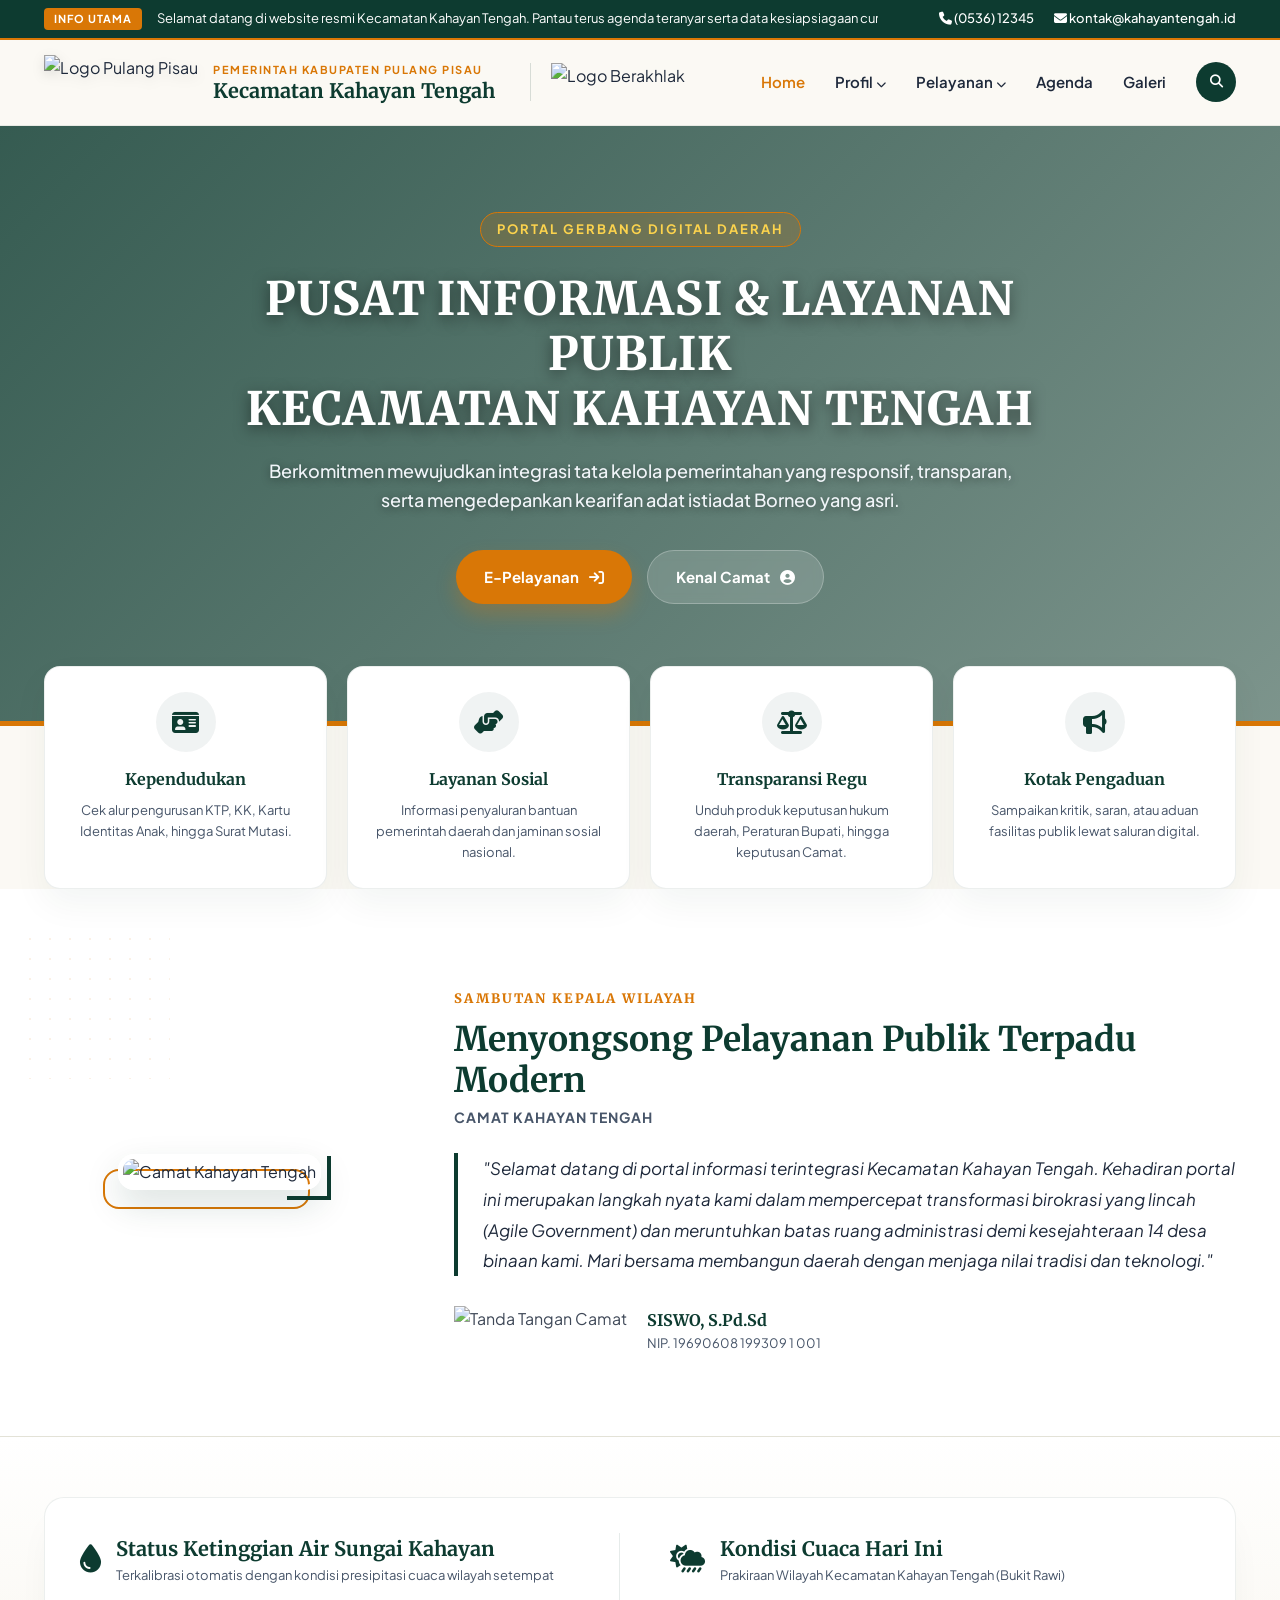
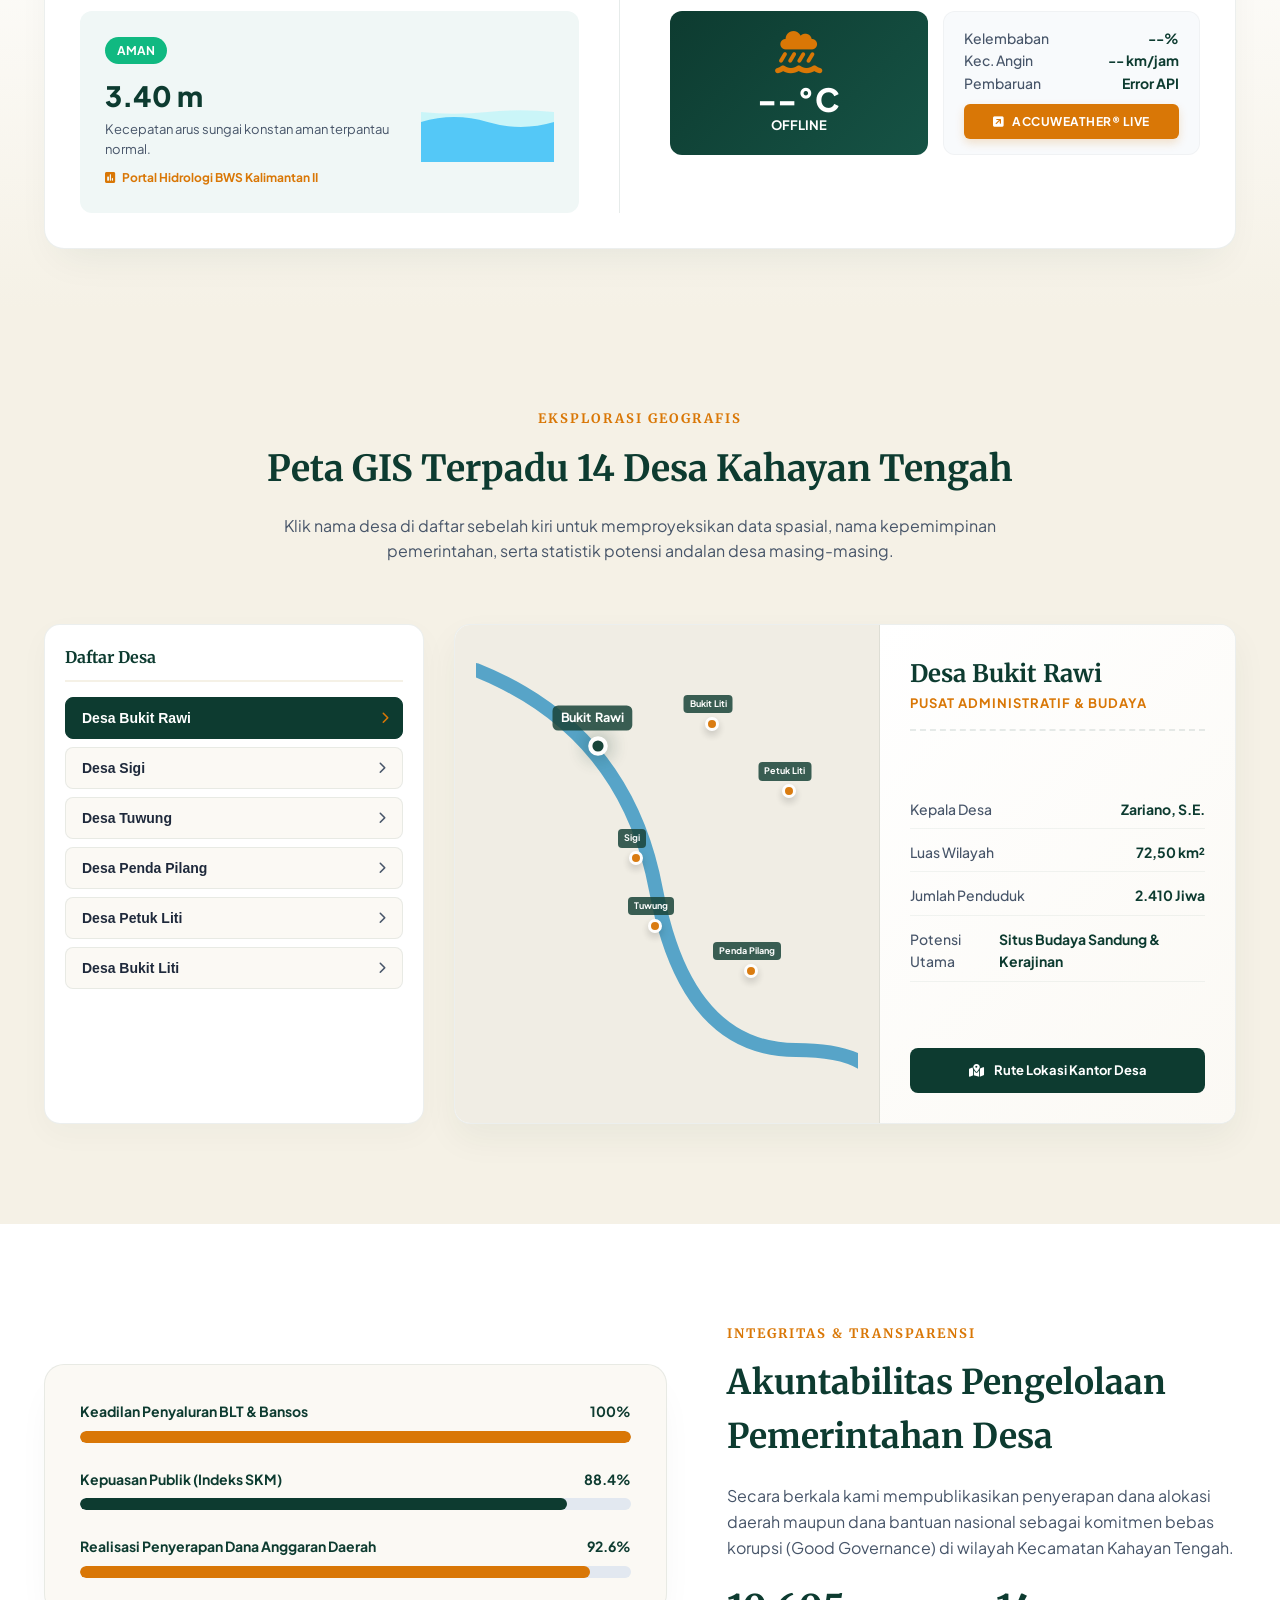
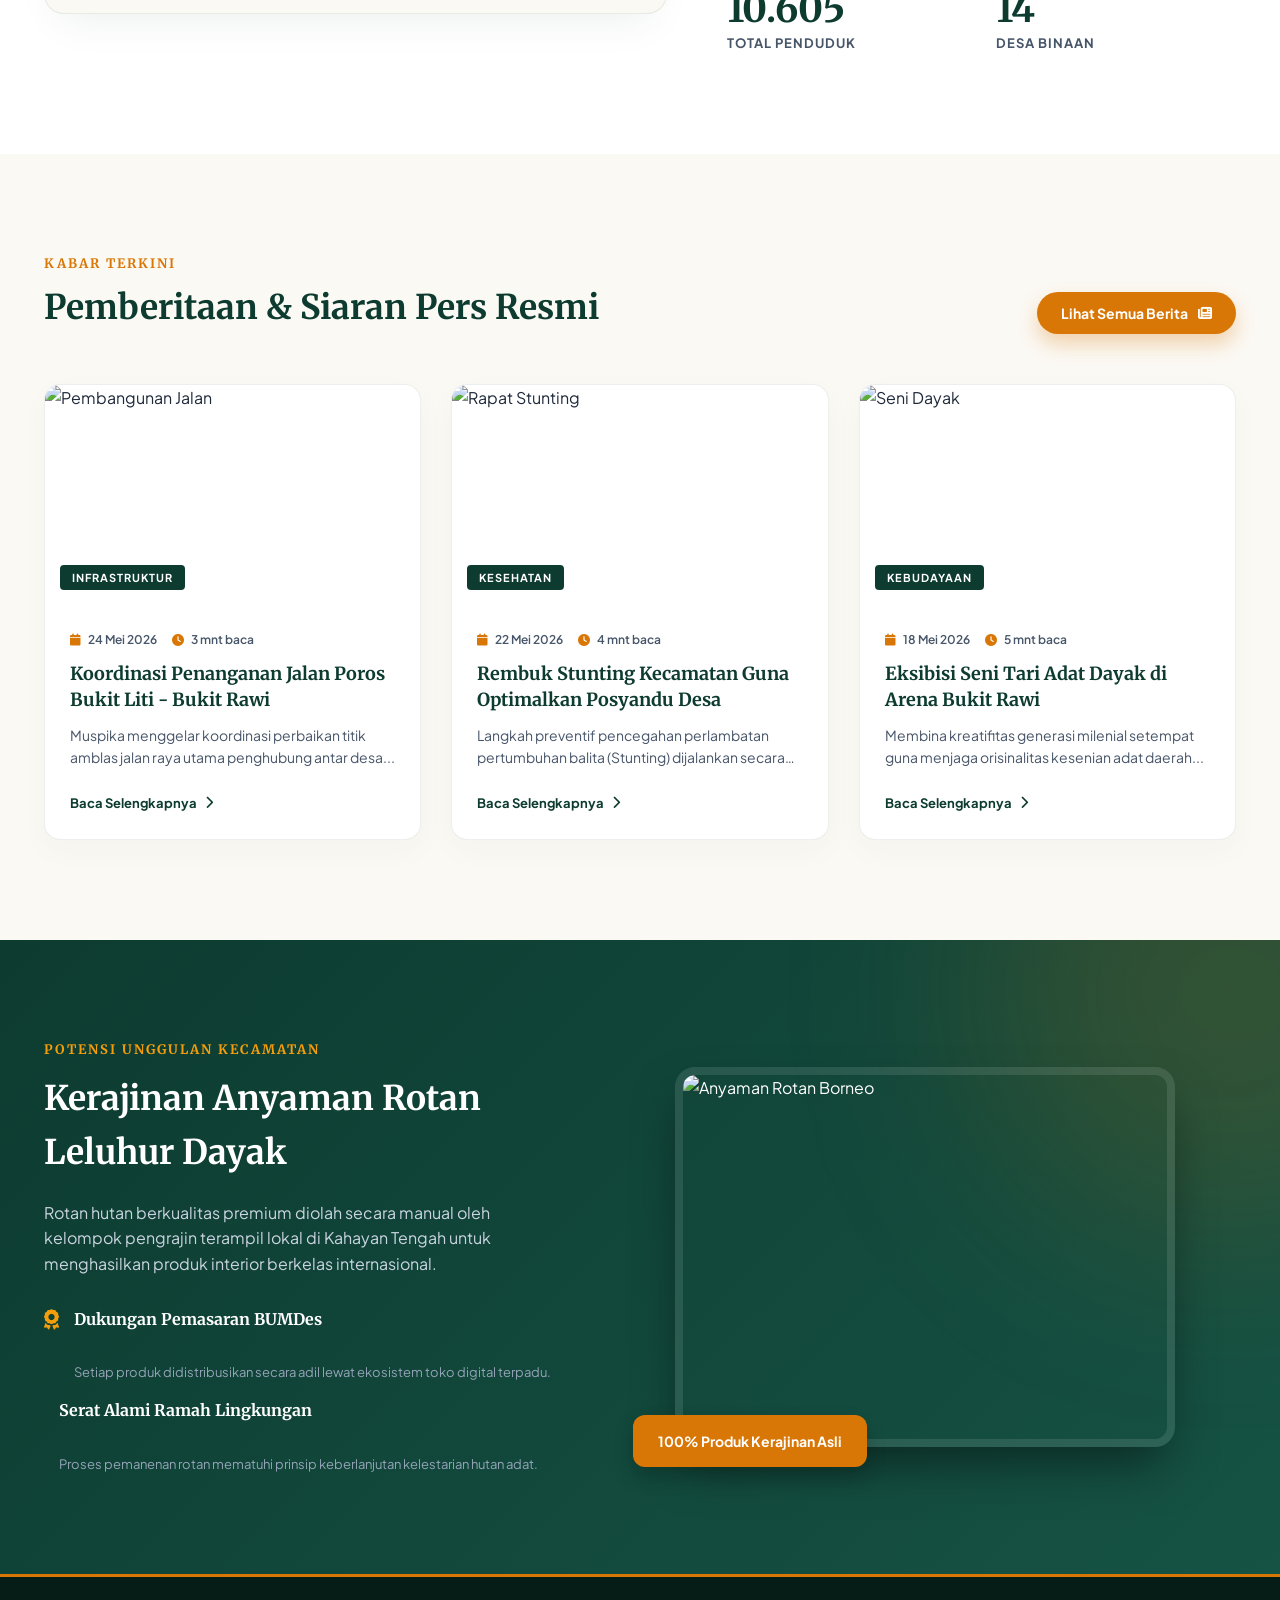
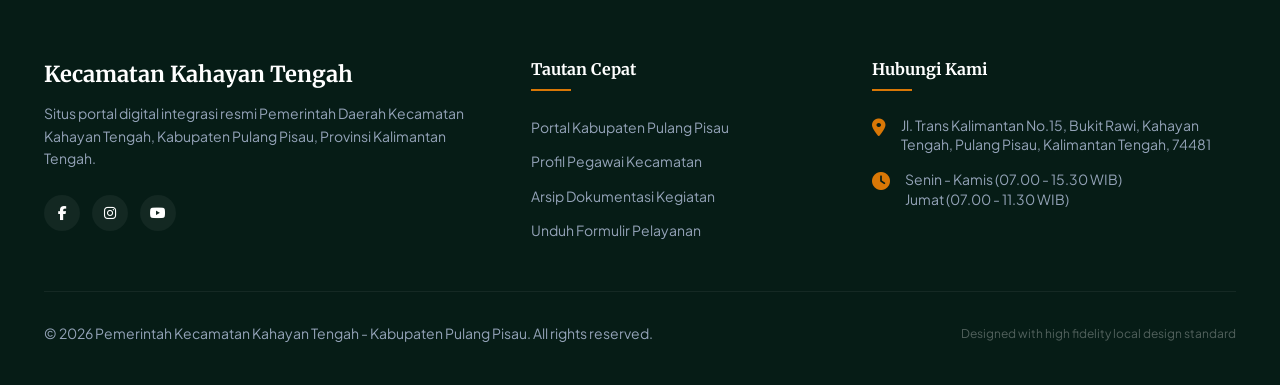
==== commit 3427a1e7: "Update index.html" ====
--- a/index.html
+++ b/index.html
@@ -1821,7 +1821,7 @@
         <div class="container">
             <div class="executive-grid">
                 <div class="camat-frame-decor">
-                    <img src="https://lh3.googleusercontent.com/d/1Gmf17RxRuODSN64AwNjs0_udYTaLwZEV" alt="Camat Kahayan Tengah" class="camat-photo">
+                    <img src="https://lh3.googleusercontent.com/u/0/d/1tY_8RWjeDTbxeZL_6bfquN_zNW5eH7hM" alt="Camat Kahayan Tengah" class="camat-photo">
                 </div>
                 <div class="executive-text">
                     <h4>SAMBUTAN KEPALA WILAYAH</h4>
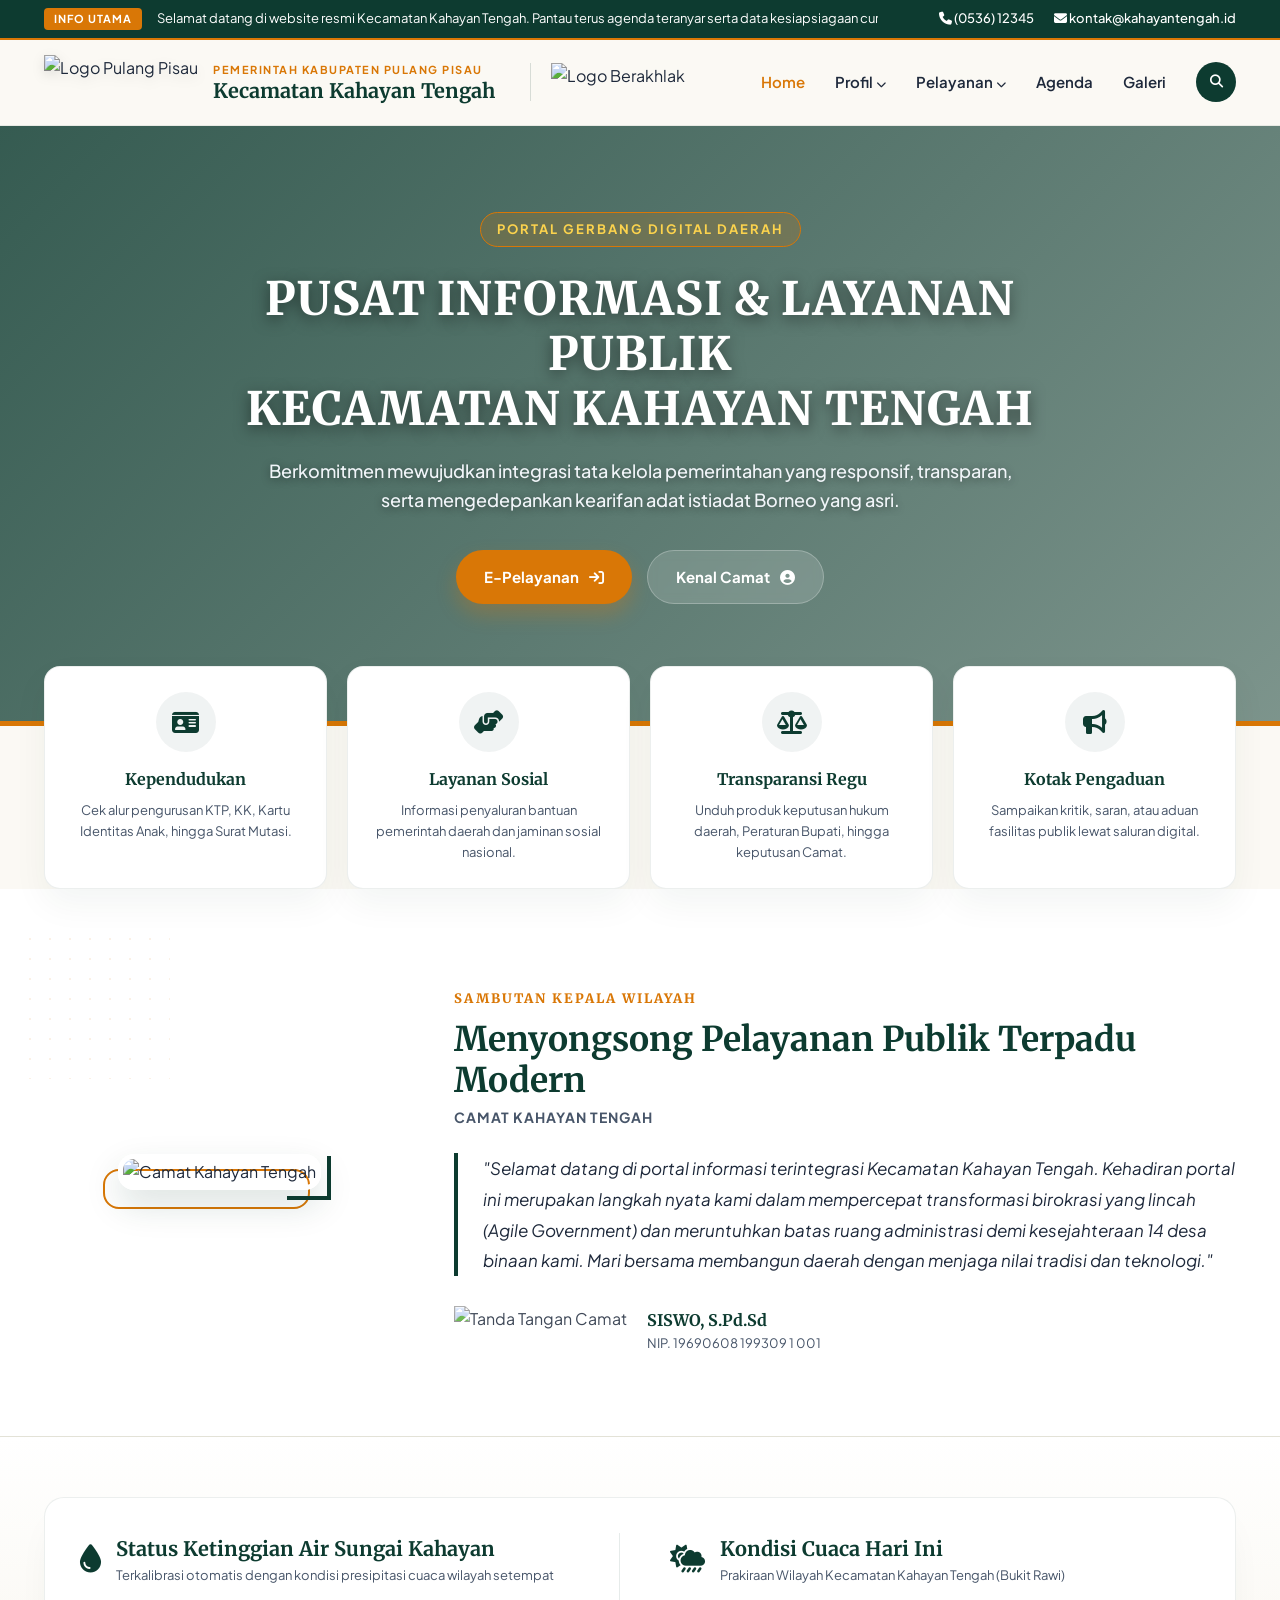
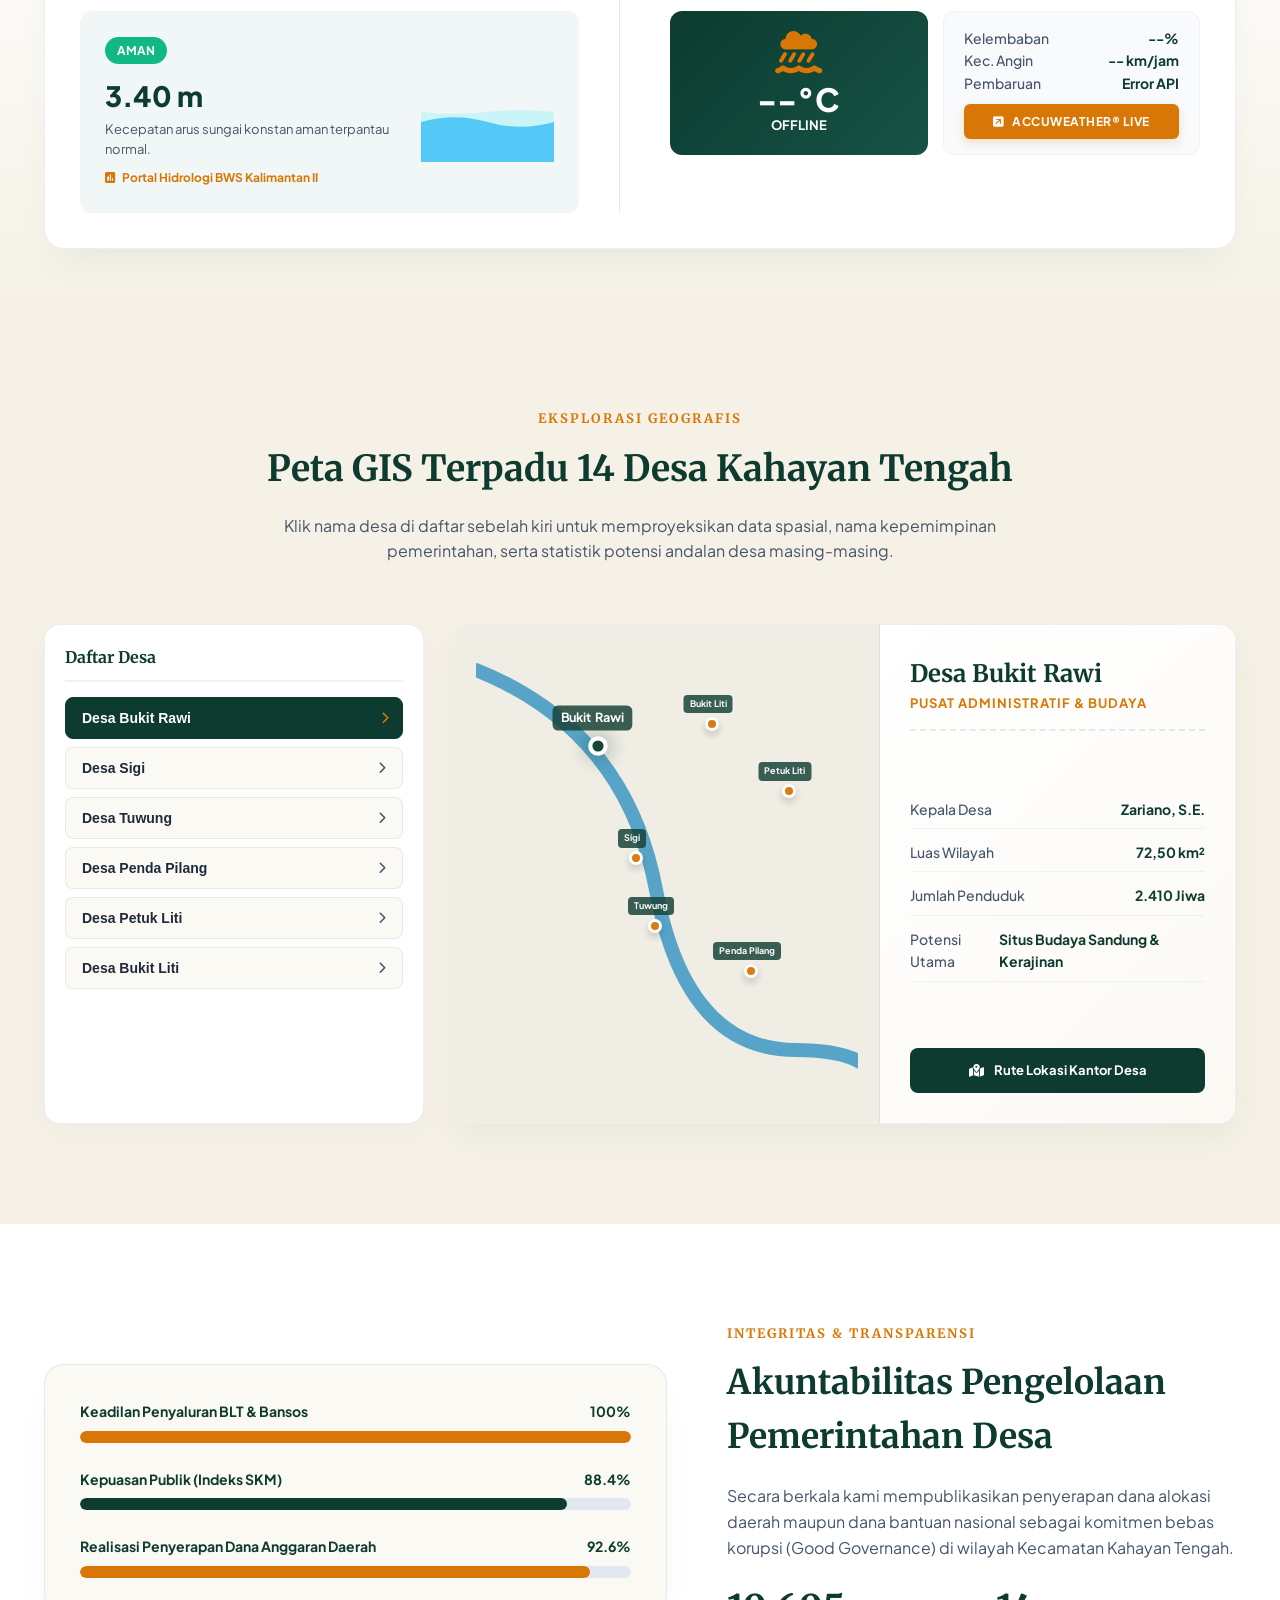
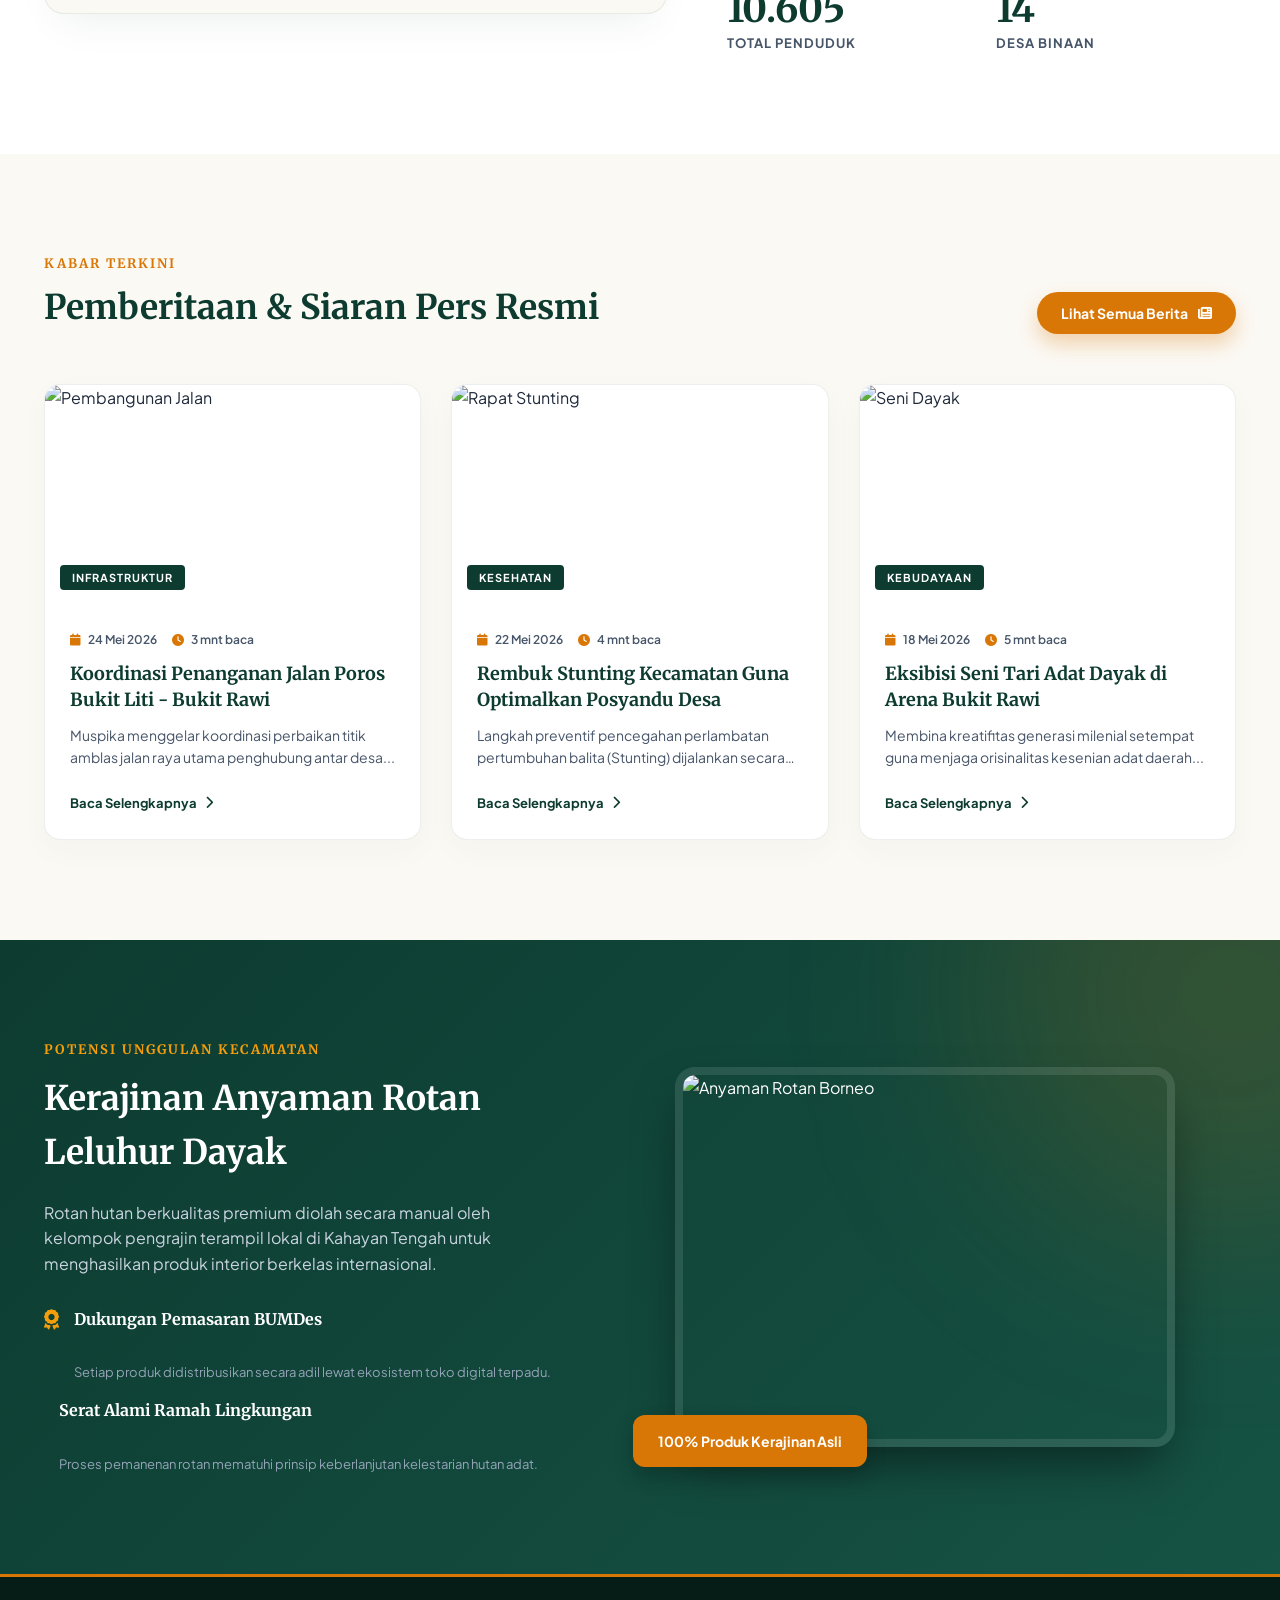
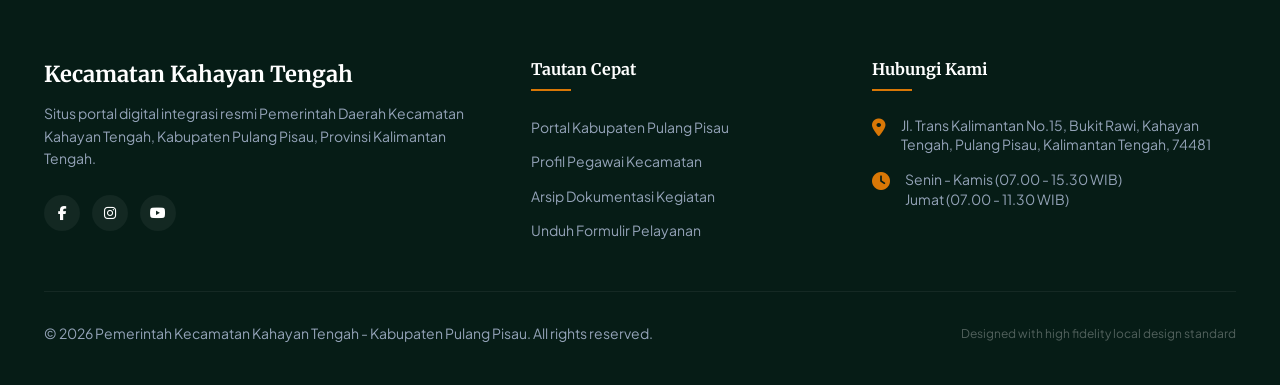
==== commit 6485abed: "Update index.html" ====
--- a/index.html
+++ b/index.html
@@ -1748,7 +1748,7 @@
                         <div class="dropdown-menu">
                             <a href="sejarah.html" class="dropdown-item">Sejarah & Wilayah</a>
                             <a href="visimisi.html" class="dropdown-item">Visi & Misi</a>
-                            <a href="#" class="dropdown-item">Struktur Organisasi</a>
+                            <a href="struktur.html" class="dropdown-item">Struktur Organisasi</a>
                             <a href="#" class="dropdown-item">Daftar Pejabat</a>
                         </div>
                     </li>
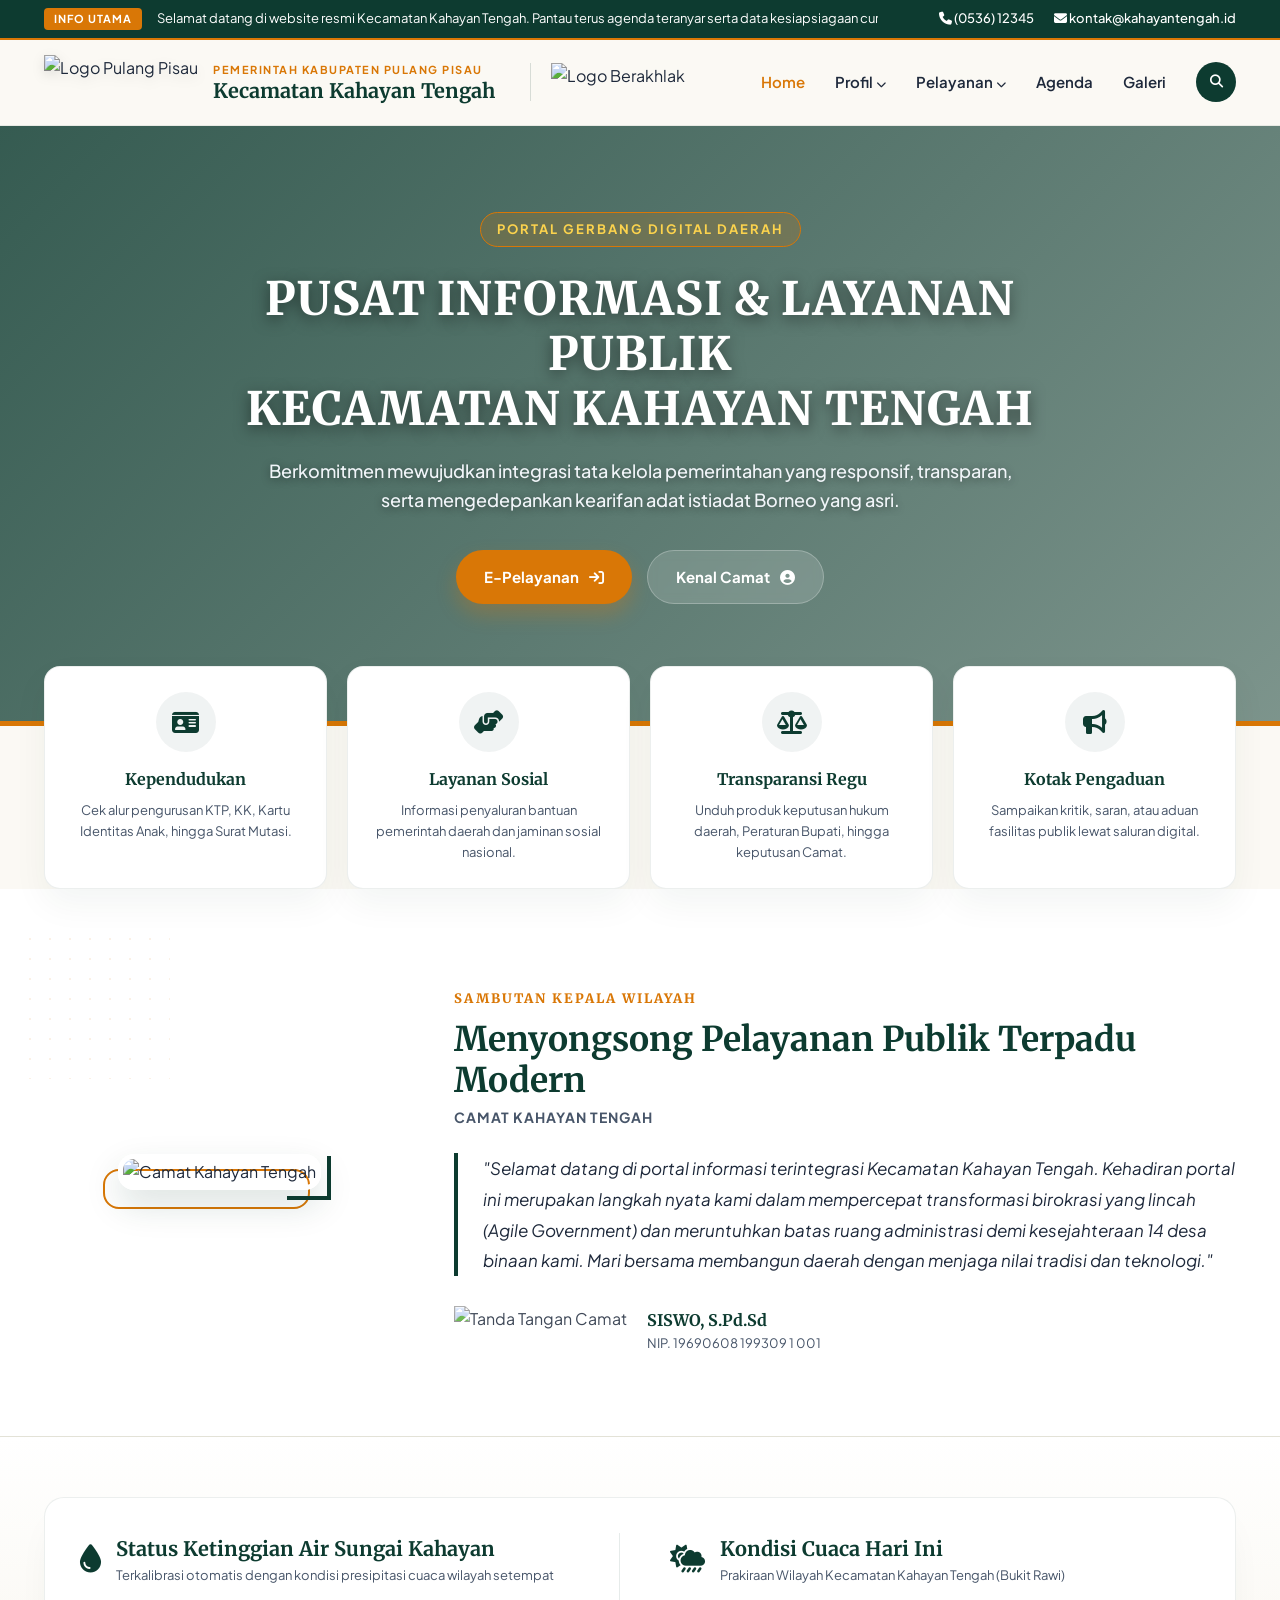
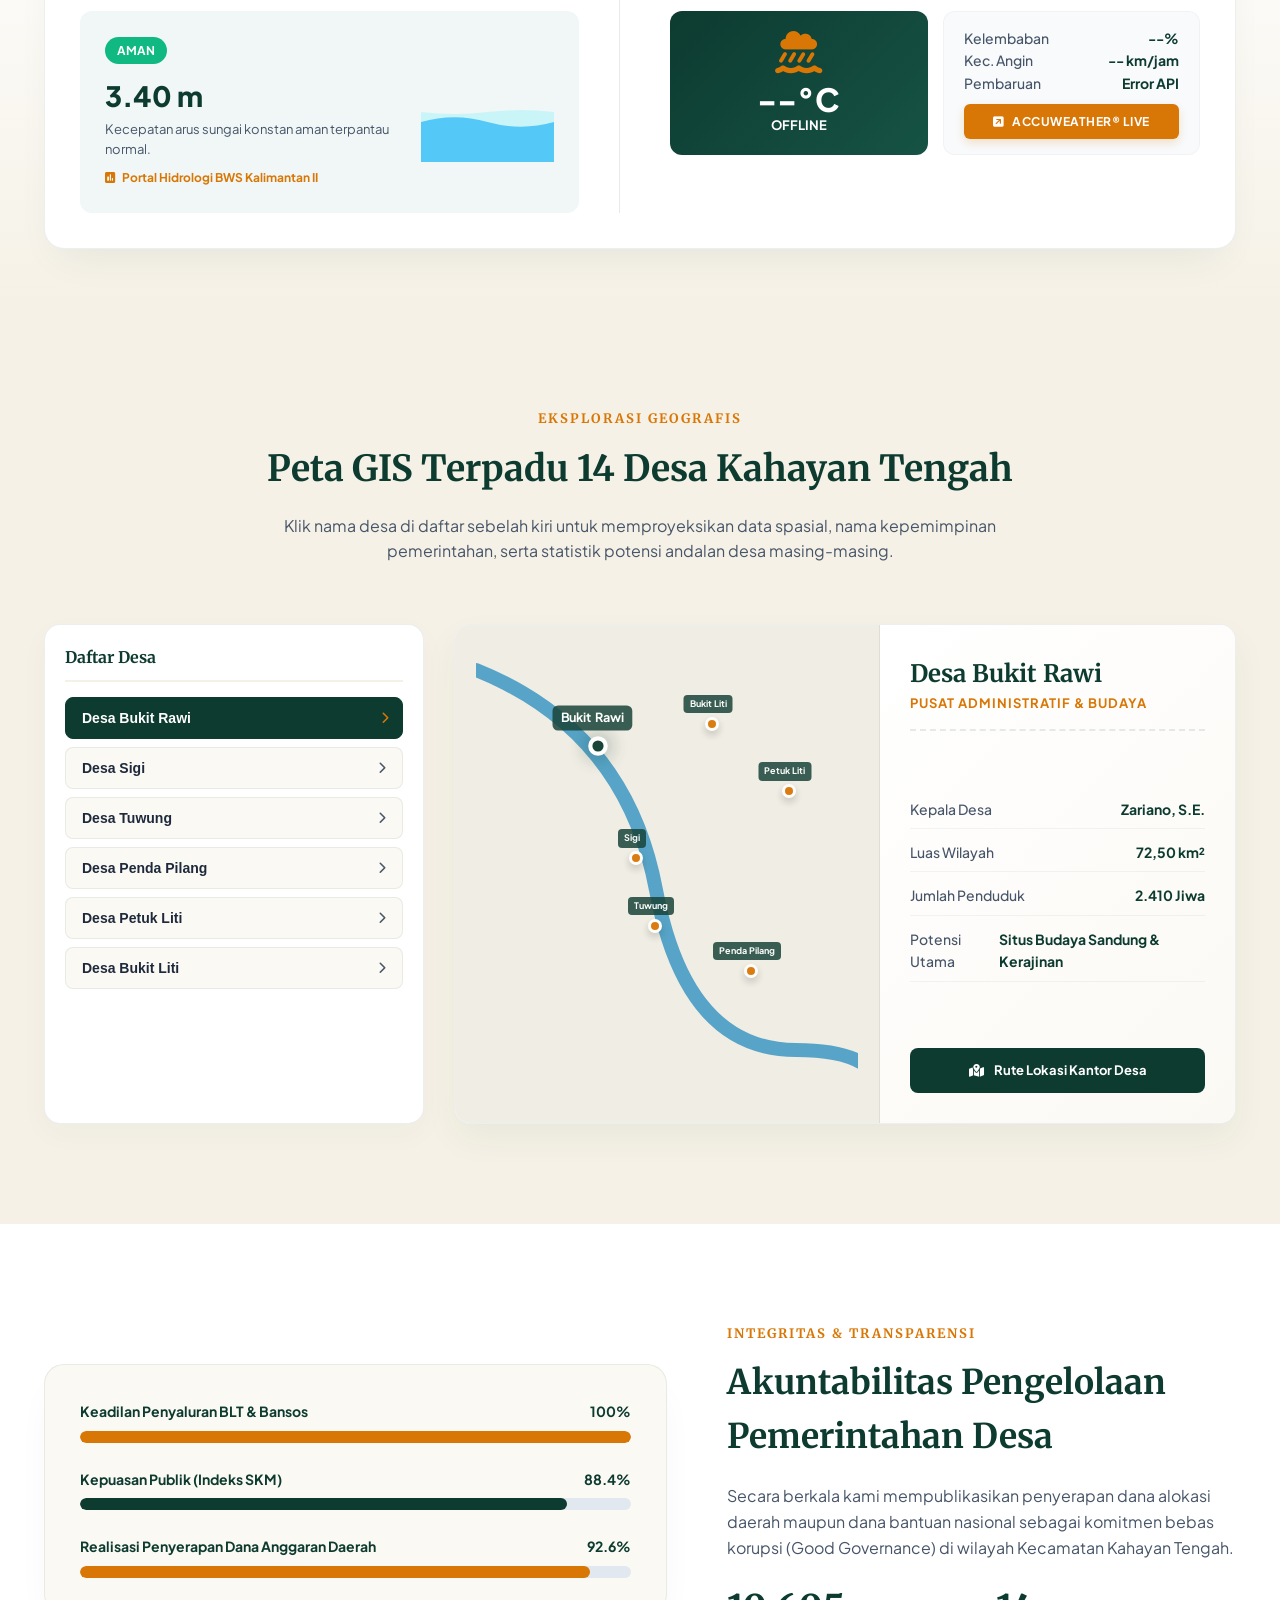
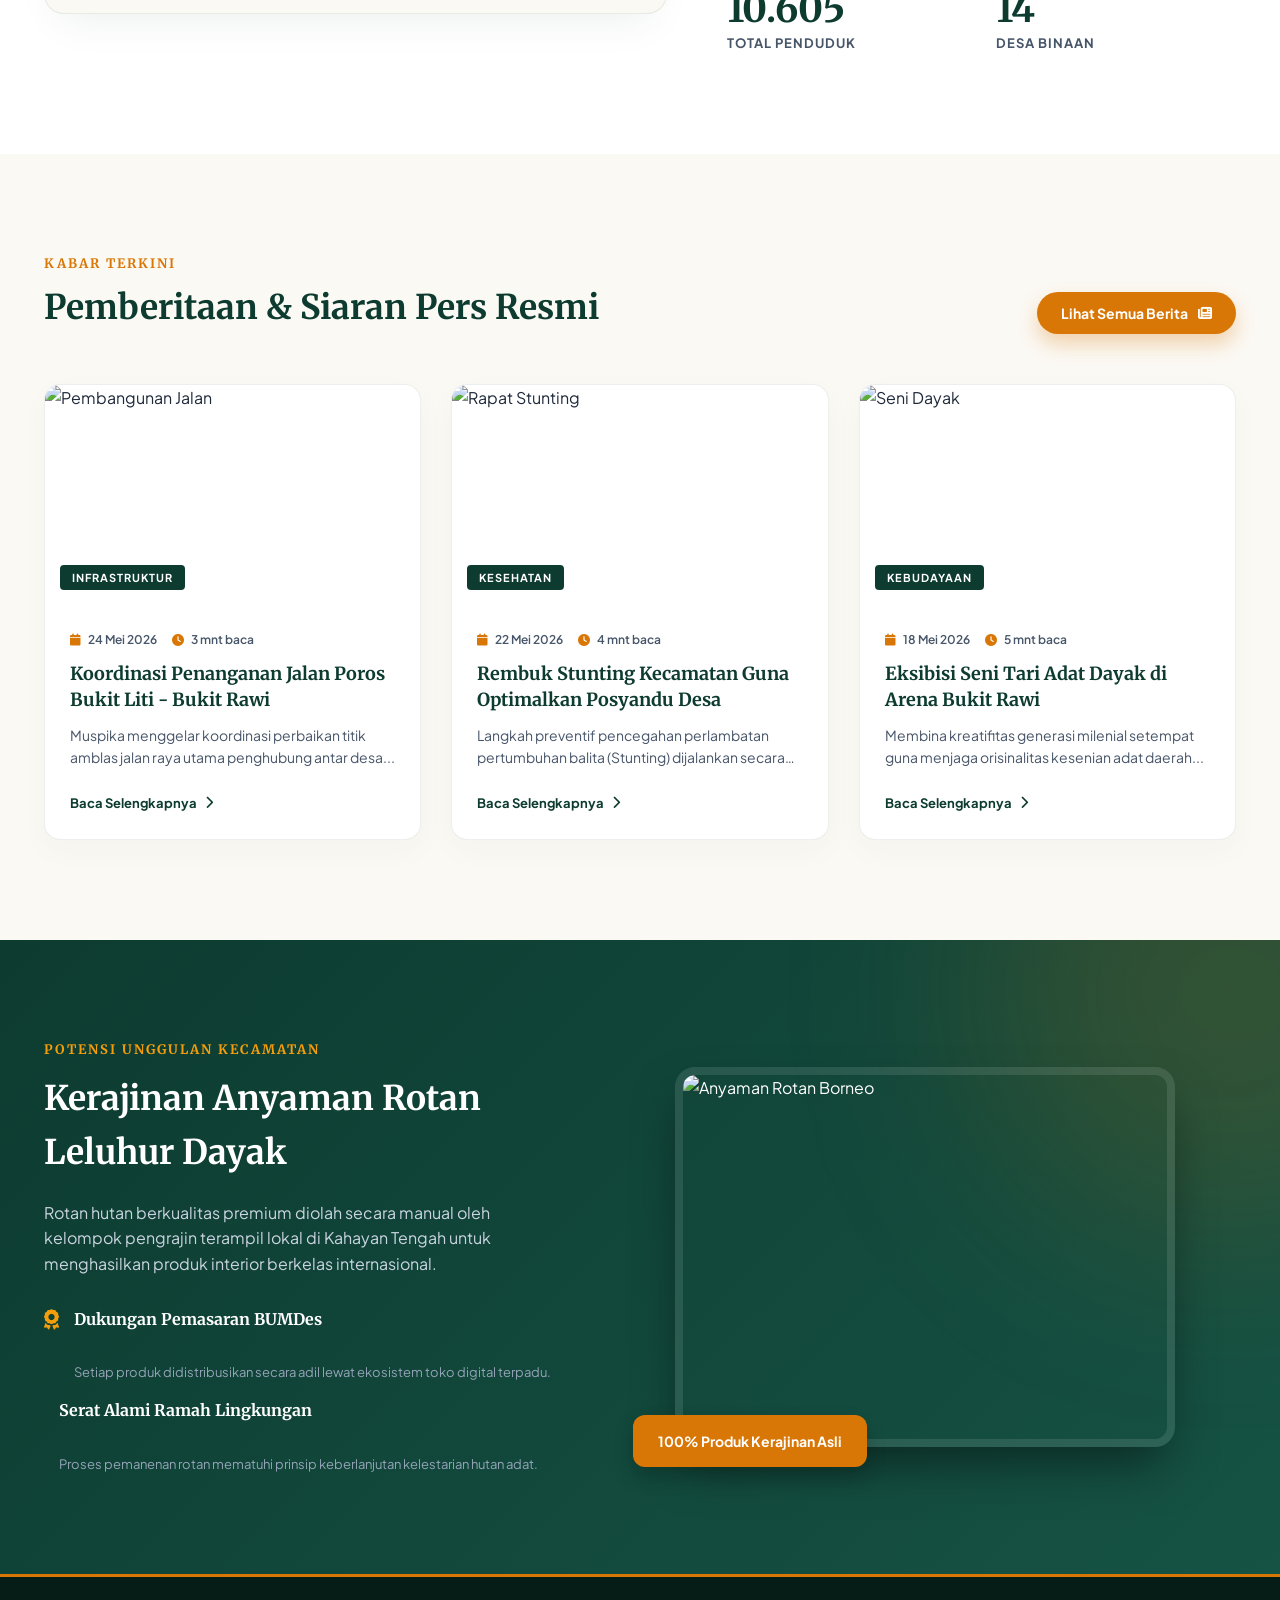
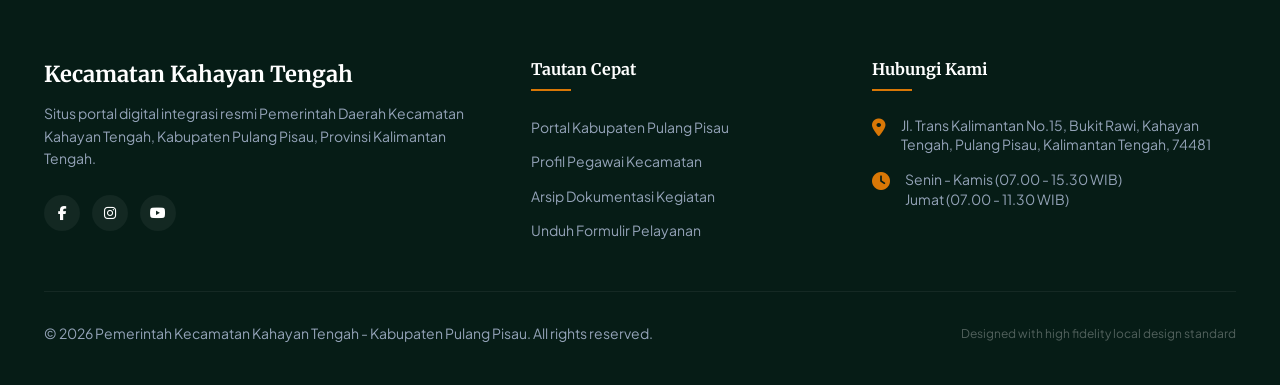
==== commit c3835858: "Update index.html" ====
--- a/index.html
+++ b/index.html
@@ -1749,7 +1749,6 @@
                             <a href="sejarah.html" class="dropdown-item">Sejarah & Wilayah</a>
                             <a href="visimisi.html" class="dropdown-item">Visi & Misi</a>
                             <a href="struktur.html" class="dropdown-item">Struktur Organisasi</a>
-                            <a href="#" class="dropdown-item">Daftar Pejabat</a>
                         </div>
                     </li>
                     <li class="nav-item">
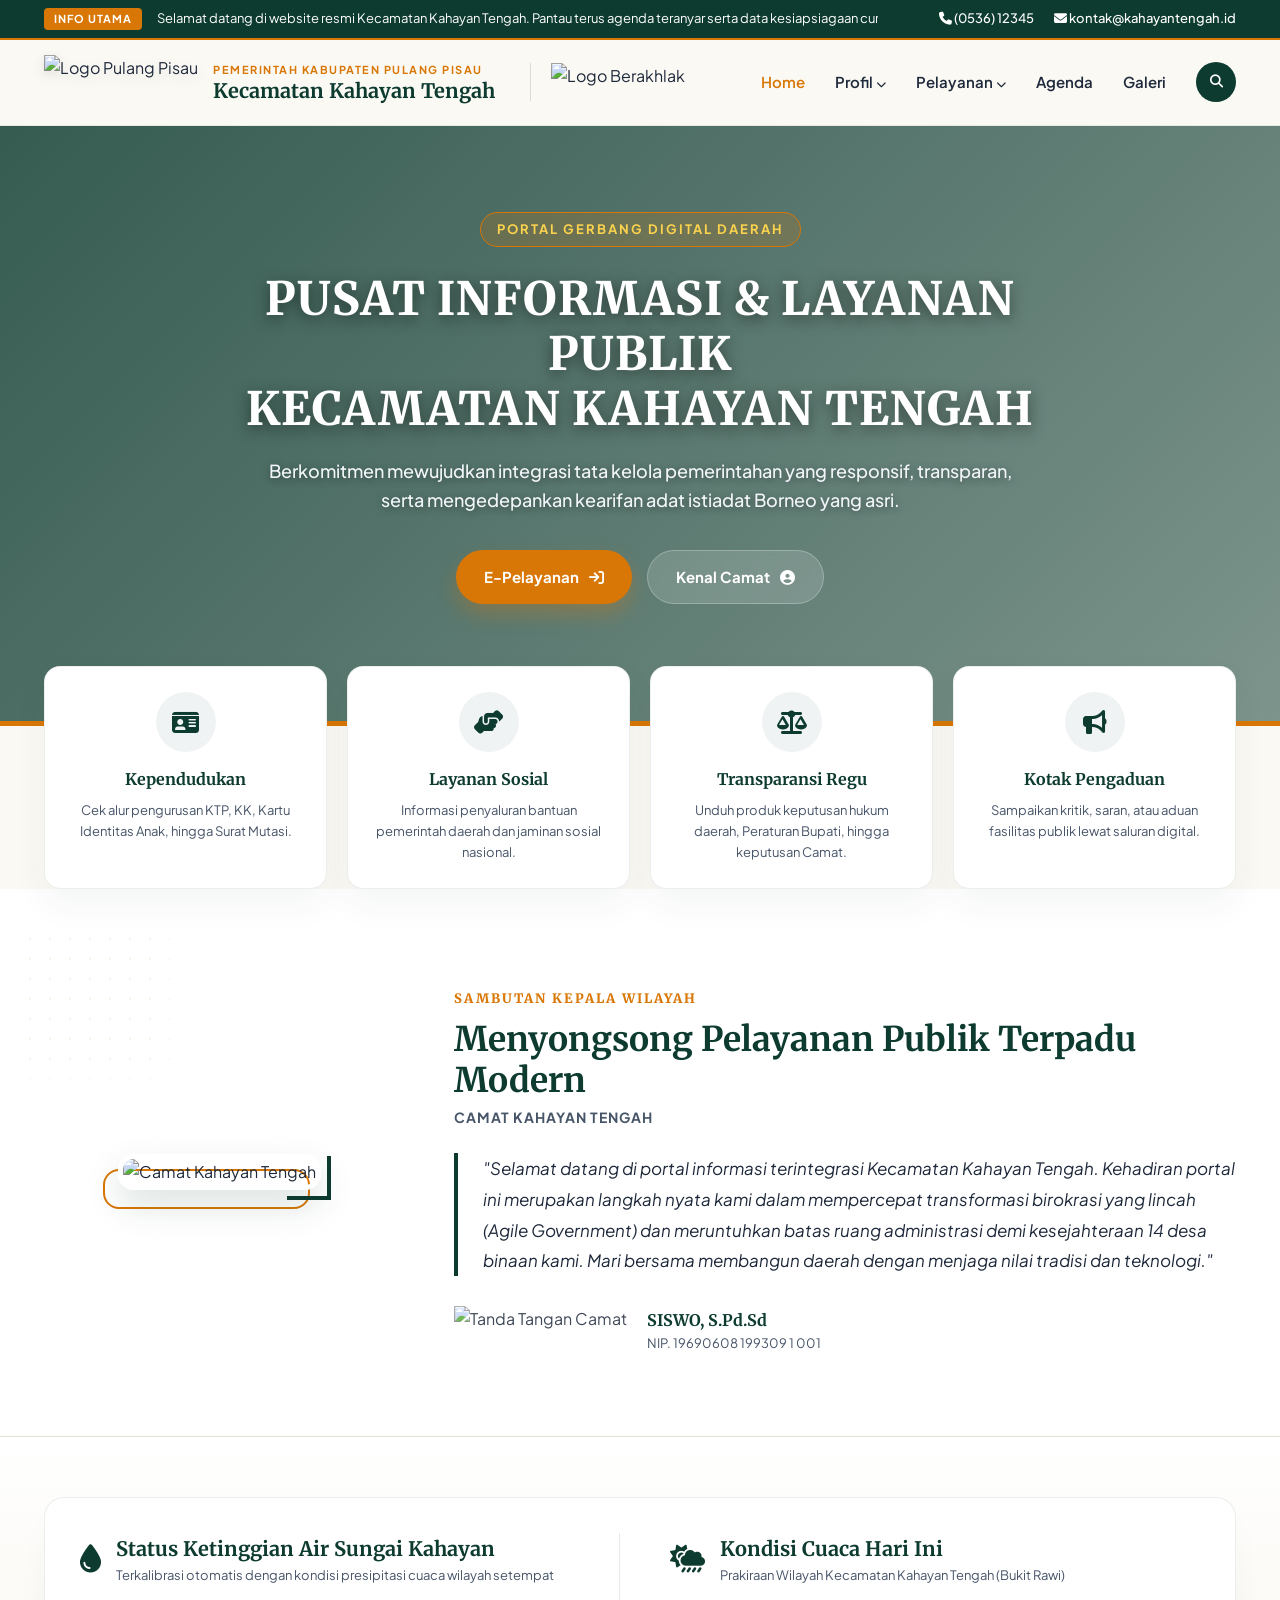
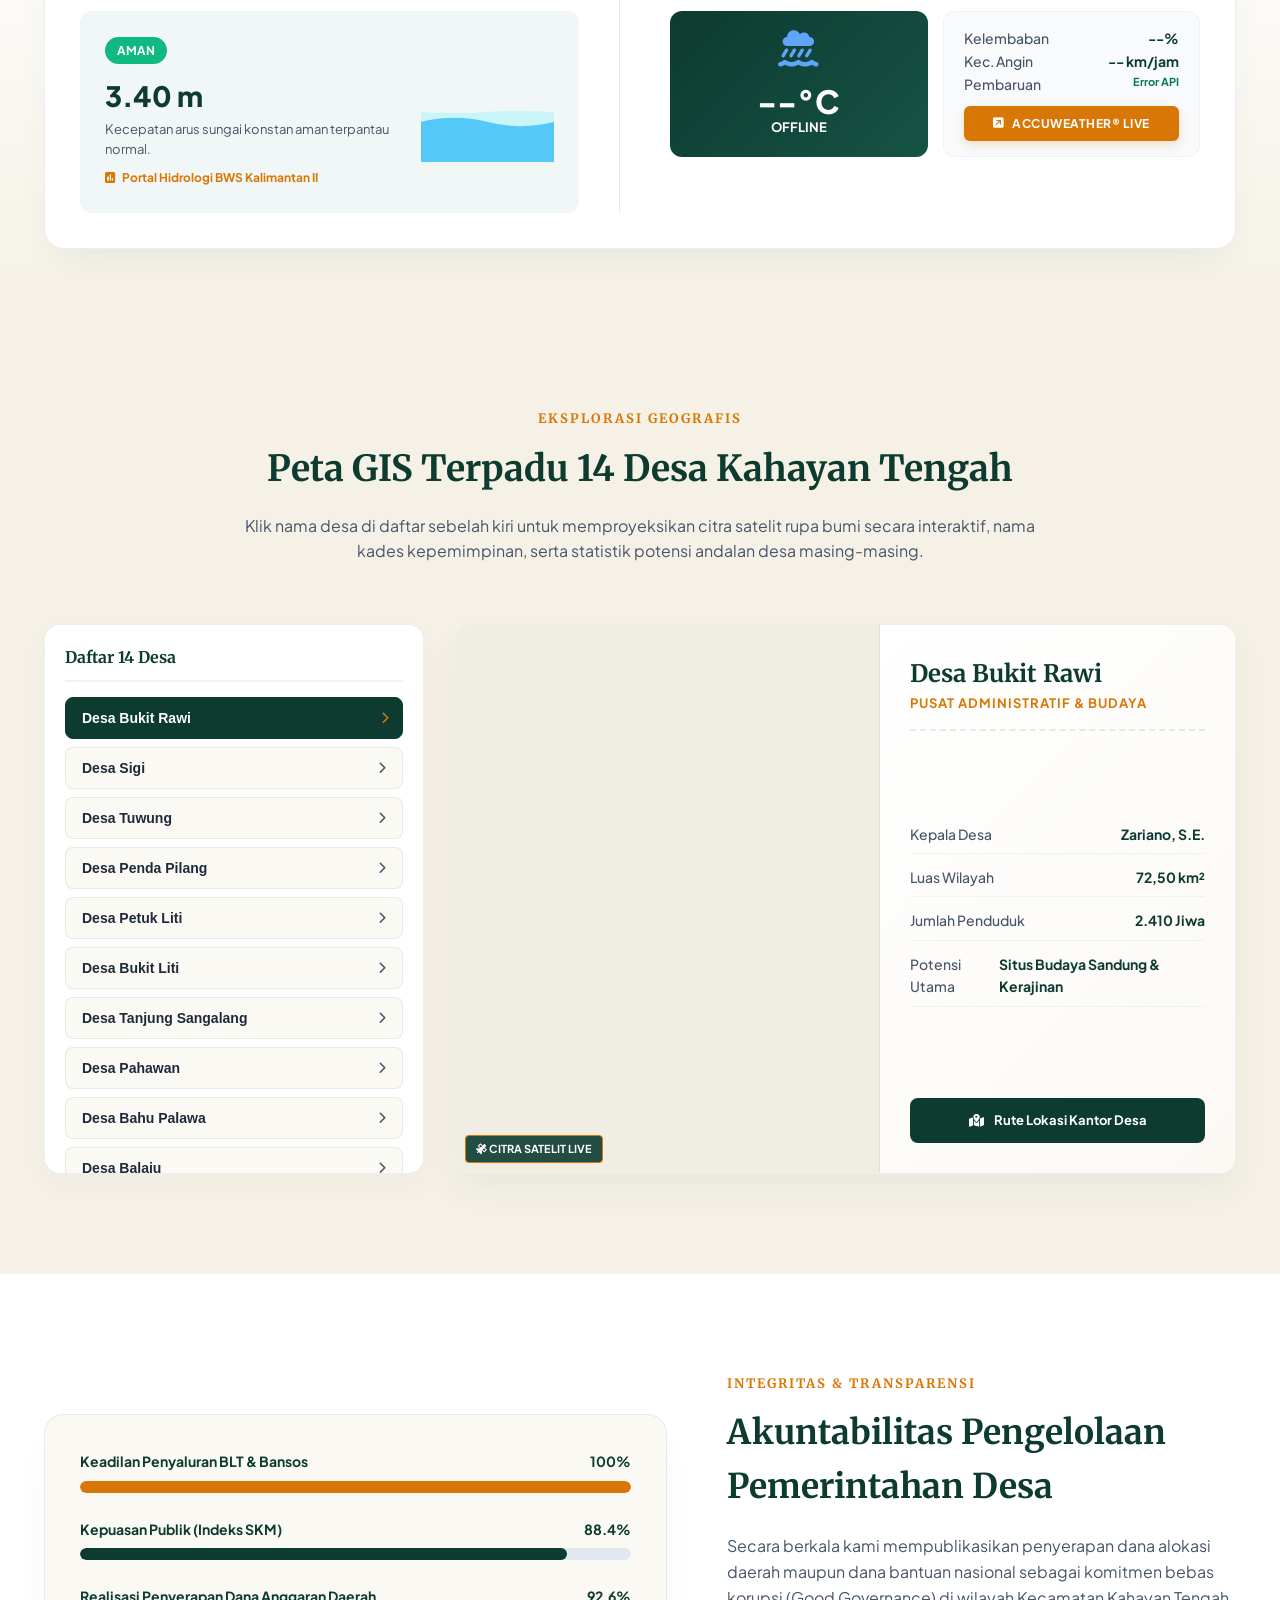
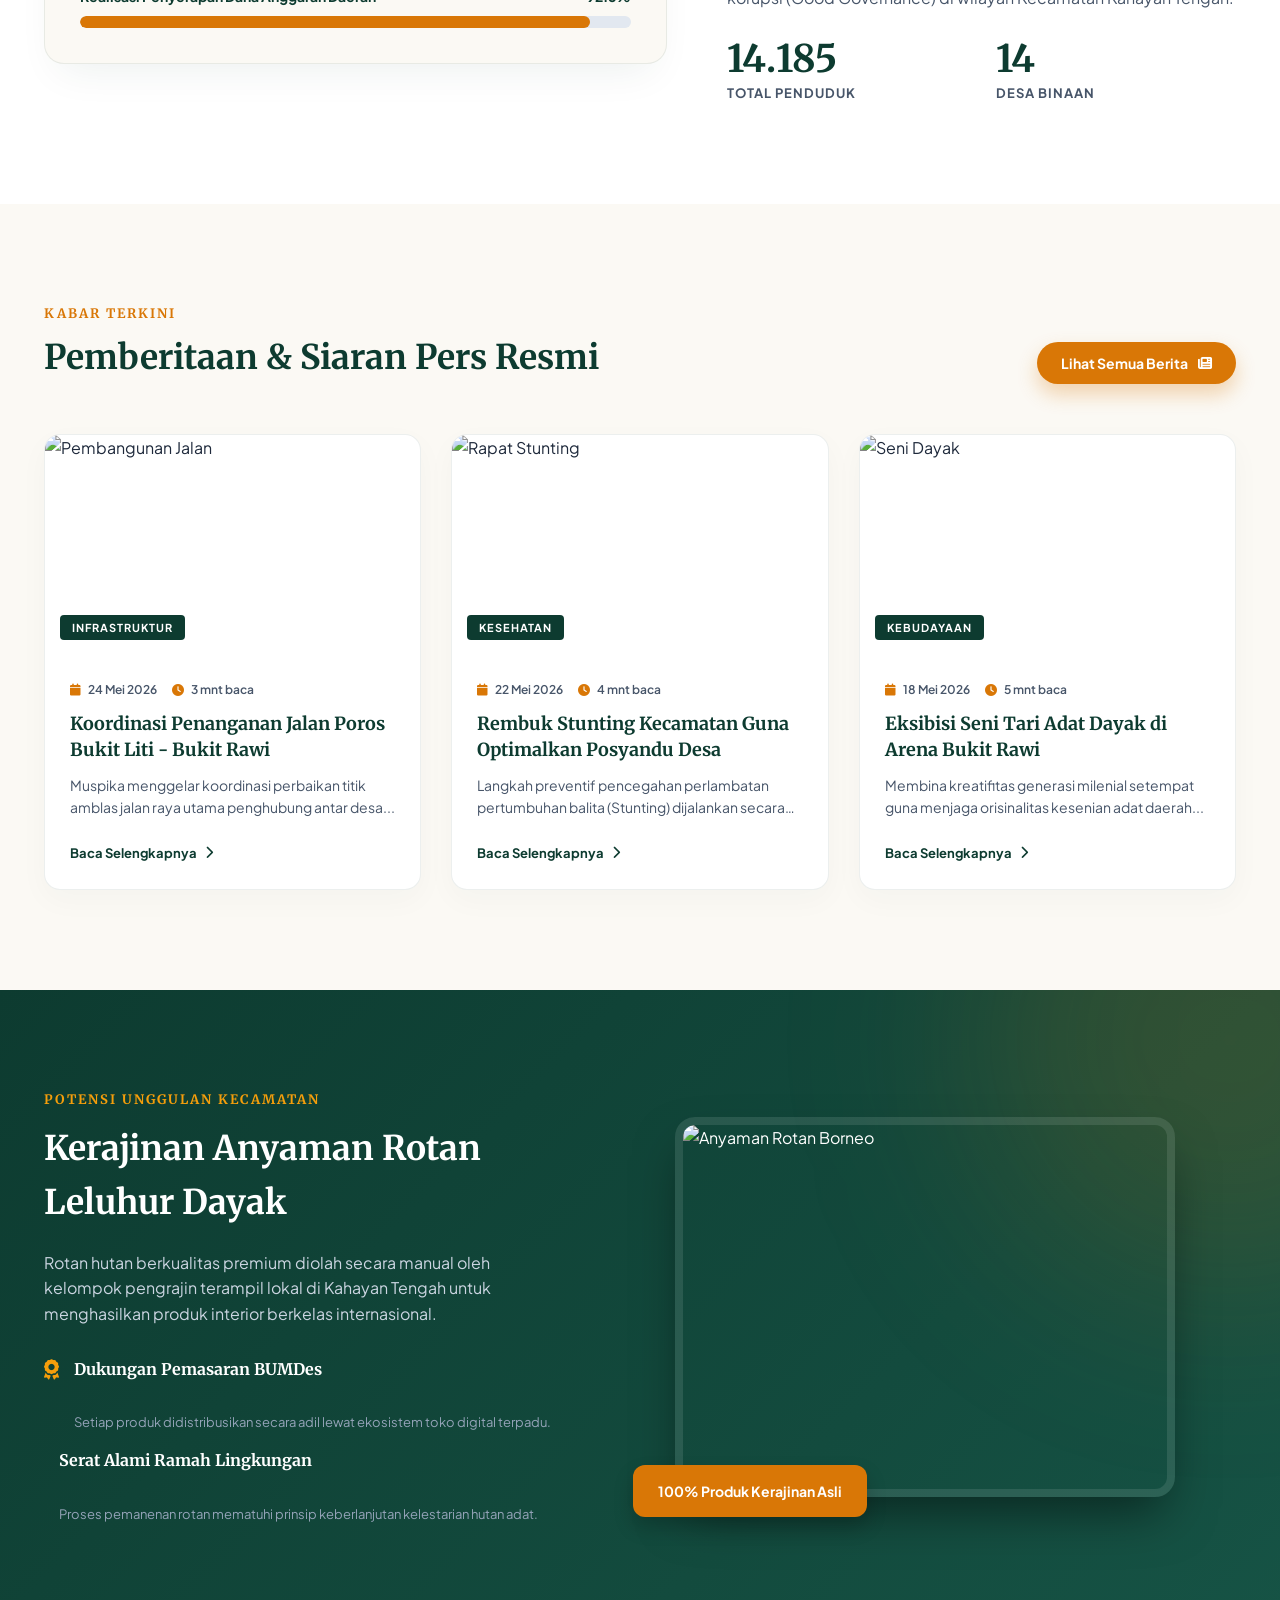
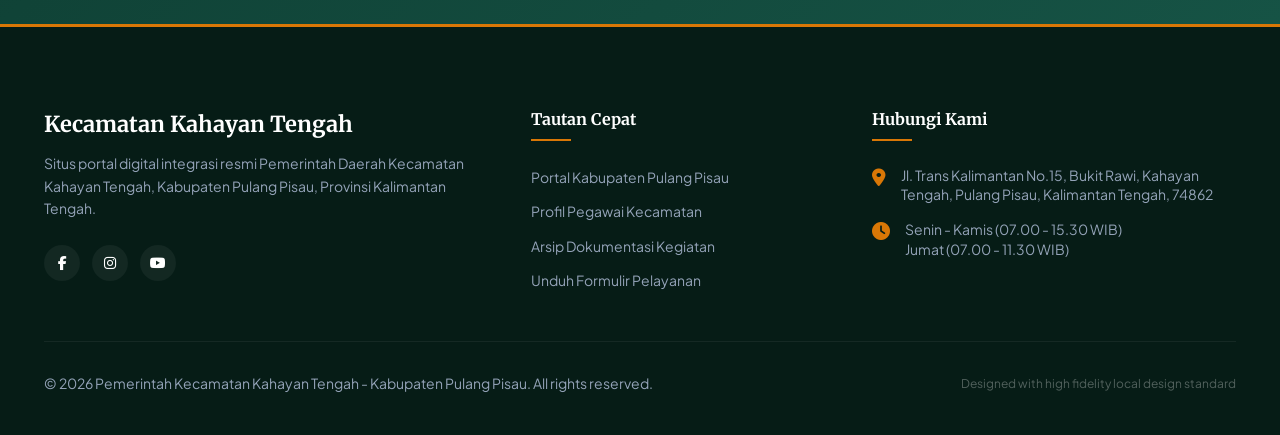
==== commit 1eaecad9: "Update index.html" ====
--- a/index.html
+++ b/index.html
@@ -300,7 +300,7 @@
         }
 
         /* ==========================================================================
-           3. HERO HERO SLIDER PARALLAX & QUICK ACTION WIDGETS
+           3. HERO SLIDER PARALLAX & QUICK ACTION WIDGETS
            ========================================================================== */
         .hero-premium-section {
             position: relative;
@@ -845,7 +845,7 @@
             display: grid;
             grid-template-columns: 380px 1fr;
             gap: 30px;
-            height: 500px;
+            height: 550px;
         }
 
         /* Village Selector Side List */
@@ -856,6 +856,22 @@
             padding: 20px;
             overflow-y: auto;
             box-shadow: 0 10px 30px rgba(13, 59, 48, 0.03);
+            max-height: 100%;
+        }
+
+        /* Style scrollbar of village sidebar */
+        .village-side-menu::-webkit-scrollbar {
+            width: 6px;
+        }
+        .village-side-menu::-webkit-scrollbar-track {
+            background: rgba(13, 59, 48, 0.02);
+        }
+        .village-side-menu::-webkit-scrollbar-thumb {
+            background: rgba(13, 59, 48, 0.2);
+            border-radius: 3px;
+        }
+        .village-side-menu::-webkit-scrollbar-thumb:hover {
+            background: var(--accent-gold);
         }
 
         .village-side-menu h3 {
@@ -863,6 +879,10 @@
             margin-bottom: 15px;
             border-bottom: 2px solid var(--bg-sand-dark);
             padding-bottom: 10px;
+            position: sticky;
+            top: 0;
+            background: #ffffff;
+            z-index: 2;
         }
 
         .village-list {
@@ -925,52 +945,6 @@
             justify-content: center;
             overflow: hidden;
             border-right: 1px solid var(--card-border);
-        }
-
-        /* Mock Vector Map Concept Visual */
-        .mock-map-elements {
-            width: 90%;
-            height: 90%;
-            position: relative;
-            opacity: 0.95;
-        }
-
-        .map-river-line {
-            stroke: #4fa1c7;
-            stroke-width: 14px;
-            fill: none;
-            stroke-linecap: round;
-        }
-
-        .map-region-point {
-            position: absolute;
-            background: var(--accent-gold);
-            width: 14px;
-            height: 14px;
-            border-radius: 50%;
-            border: 3px solid #ffffff;
-            cursor: pointer;
-            box-shadow: 0 4px 8px rgba(0,0,0,0.2);
-            transition: var(--transition-smooth);
-        }
-
-        .map-region-point:hover, .map-region-point.active {
-            transform: scale(1.4);
-            background: var(--primary-forest);
-            box-shadow: 0 0 15px rgba(13, 59, 48, 0.6);
-        }
-
-        .map-region-label {
-            position: absolute;
-            background: rgba(13, 59, 48, 0.85);
-            color: #ffffff;
-            font-size: 9px;
-            font-weight: 700;
-            padding: 2px 6px;
-            border-radius: 4px;
-            transform: translate(-50%, -25px);
-            white-space: nowrap;
-            pointer-events: none;
         }
 
         /* Dynamic Info Block on Selected Village */
@@ -1664,7 +1638,12 @@
             }
             .gis-visual-screen {
                 grid-template-columns: 1fr;
-                height: 500px;
+                height: auto;
+            }
+            .gis-map-frame {
+                height: 350px;
+                border-right: none;
+                border-bottom: 1px solid var(--card-border);
             }
             .transparency-grid {
                 grid-template-columns: 1fr;
@@ -1888,9 +1867,9 @@
                     <div class="monitor-header">
                         <i class="fa-solid fa-cloud-sun-rain"></i>
                         <div>
-                            <div class="flex items-center gap-2">
+                            <div style="display: flex; align-items: center; gap: 8px;">
                                 <h3>Kondisi Cuaca Hari Ini</h3>
-                                <span id="weatherLivePulse" class="hidden flex h-2 w-2 relative">
+                                <span id="weatherLivePulse" class="hidden h-2 w-2 relative" style="display: inline-flex;">
                                     <span class="animate-ping absolute inline-flex h-full w-full rounded-full bg-red-400 opacity-75"></span>
                                     <span class="relative inline-flex rounded-full h-2 w-2 bg-red-500"></span>
                                 </span>
@@ -1900,8 +1879,8 @@
                     </div>
                     <div class="weather-panel">
                         <div class="weather-main" style="display: flex; flex-direction: column; align-items: center; justify-content: center;">
-                            <div id="liveWeatherIconBox" class="mb-2">
-                                <i class="fa-solid fa-cloud-showers-water text-4xl text-blue-400"></i>
+                            <div id="liveWeatherIconBox" style="margin-bottom: 8px;">
+                                <i class="fa-solid fa-cloud-showers-water" style="font-size: 36px; color: #60a5fa;"></i>
                             </div>
                             <div class="weather-temp" id="liveWeatherTemp">--°C</div>
                             <span id="liveWeatherDesc" style="font-size: 13px; font-weight: 700; text-transform: uppercase;">Memuat...</span>
@@ -1917,7 +1896,7 @@
                             </div>
                             <div class="stat-line">
                                 <span>Pembaruan</span>
-                                <span class="val text-xs text-emerald-700" id="liveWeatherTime">Memproses...</span>
+                                <span class="val" id="liveWeatherTime" style="font-size: 11px; color: #047857;">Memproses...</span>
                             </div>
                             <!-- Integrated AccuWeather Realtime Link -->
                             <a href="https://www.accuweather.com/id/id/bukit-rawi/3474430/current-weather/3474430" 
@@ -1942,14 +1921,14 @@
             <div class="section-headline">
                 <h5>EKSPLORASI GEOGRAFIS</h5>
                 <h2>Peta GIS Terpadu 14 Desa Kahayan Tengah</h2>
-                <p>Klik nama desa di daftar sebelah kiri untuk memproyeksikan data spasial, nama kepemimpinan pemerintahan, serta statistik potensi andalan desa masing-masing.</p>
+                <p>Klik nama desa di daftar sebelah kiri untuk memproyeksikan citra satelit rupa bumi secara interaktif, nama kades kepemimpinan, serta statistik potensi andalan desa masing-masing.</p>
             </div>
 
             <div class="gis-dashboard-layout">
                 
-                <!-- Village Selector Sidebar -->
+                <!-- Village Selector Sidebar (14 Villages) -->
                 <div class="village-side-menu">
-                    <h3>Daftar Desa</h3>
+                    <h3>Daftar 14 Desa</h3>
                     <ul class="village-list">
                         <li><button class="village-btn active" data-village="bukitrawi">Desa Bukit Rawi <i class="fa-solid fa-chevron-right"></i></button></li>
                         <li><button class="village-btn" data-village="sigi">Desa Sigi <i class="fa-solid fa-chevron-right"></i></button></li>
@@ -1957,24 +1936,29 @@
                         <li><button class="village-btn" data-village="pendapilang">Desa Penda Pilang <i class="fa-solid fa-chevron-right"></i></button></li>
                         <li><button class="village-btn" data-village="petukliti">Desa Petuk Liti <i class="fa-solid fa-chevron-right"></i></button></li>
                         <li><button class="village-btn" data-village="bukitliti">Desa Bukit Liti <i class="fa-solid fa-chevron-right"></i></button></li>
+                        <li><button class="village-btn" data-village="tanjungsangalang">Desa Tanjung Sangalang <i class="fa-solid fa-chevron-right"></i></button></li>
+                        <li><button class="village-btn" data-village="pahawan">Desa Pahawan <i class="fa-solid fa-chevron-right"></i></button></li>
+                        <li><button class="village-btn" data-village="bahupalawa">Desa Bahu Palawa <i class="fa-solid fa-chevron-right"></i></button></li>
+                        <li><button class="village-btn" data-village="balaju">Desa Balaju <i class="fa-solid fa-chevron-right"></i></button></li>
+                        <li><button class="village-btn" data-village="berengrambang">Desa Bereng Rambang <i class="fa-solid fa-chevron-right"></i></button></li>
+                        <li><button class="village-btn" data-village="parahangan">Desa Parahangan <i class="fa-solid fa-chevron-right"></i></button></li>
+                        <li><button class="village-btn" data-village="pasiangan">Desa Pasiangan <i class="fa-solid fa-chevron-right"></i></button></li>
+                        <li><button class="village-btn" data-village="tahawa">Desa Tahawa <i class="fa-solid fa-chevron-right"></i></button></li>
                     </ul>
                 </div>
 
                 <!-- Screen Dashboard -->
                 <div class="gis-visual-screen">
-                    <div class="gis-map-frame">
-                        <div class="mock-map-elements">
-                            <!-- River Path Watermark -->
-                            <svg style="width:100%; height:100%;">
-                                <path class="map-river-line" d="M 0,20 Q 150,80 180,240 T 320,400 T 400,480" />
-                            </svg>
-                            <!-- Pins Mapping corresponding to DB -->
-                            <div class="map-region-point active" style="top: 20%; left: 30%;" data-link="bukitrawi"><span class="map-region-label">Bukit Rawi</span></div>
-                            <div class="map-region-point" style="top: 45%; left: 40%;" data-link="sigi"><span class="map-region-label">Sigi</span></div>
-                            <div class="map-region-point" style="top: 60%; left: 45%;" data-link="tuwung"><span class="map-region-label">Tuwung</span></div>
-                            <div class="map-region-point" style="top: 70%; left: 70%;" data-link="pendapilang"><span class="map-region-label">Penda Pilang</span></div>
-                            <div class="map-region-point" style="top: 30%; left: 80%;" data-link="petukliti"><span class="map-region-label">Petuk Liti</span></div>
-                            <div class="map-region-point" style="top: 15%; left: 60%;" data-link="bukitliti"><span class="map-region-label">Bukit Liti</span></div>
+                    <div class="gis-map-frame" style="padding: 0; position: relative;">
+                        <!-- Embed Google Maps Satellite View with Marker Coordinates -->
+                        <iframe id="liveGoogleMap"
+                                src="https://maps.google.com/maps?q=-2.0827,113.9490&t=k&z=14&ie=UTF8&iwloc=&output=embed" 
+                                style="width:100%; height:100%; border:none;" 
+                                allowfullscreen="" 
+                                loading="lazy"></iframe>
+                        <!-- Premium watermarking label on map -->
+                        <div style="position: absolute; bottom: 10px; left: 10px; background: rgba(13, 59, 48, 0.9); color: #ffffff; padding: 4px 10px; border-radius: 4px; font-size: 11px; font-weight: 700; border: 1px solid var(--accent-gold); pointer-events: none;">
+                            <i class="fa-solid fa-satellite"></i> CITRA SATELIT LIVE
                         </div>
                     </div>
                     
@@ -2001,7 +1985,9 @@
                                 <span class="value" id="vPot">Situs Budaya Sandung &amp; Kerajinan</span>
                             </li>
                         </ul>
-                        <a href="#" class="v-map-route-btn"><i class="fa-solid fa-map-location-dot"></i> Rute Lokasi Kantor Desa</a>
+                        <a href="https://www.google.com/maps/dir/?api=1&destination=-2.0827,113.9490" id="vRouteBtn" target="_blank" class="v-map-route-btn">
+                            <i class="fa-solid fa-map-location-dot"></i> Rute Lokasi Kantor Desa
+                        </a>
                     </div>
                 </div>
 
@@ -2054,7 +2040,7 @@
                     <p>Secara berkala kami mempublikasikan penyerapan dana alokasi daerah maupun dana bantuan nasional sebagai komitmen bebas korupsi (Good Governance) di wilayah Kecamatan Kahayan Tengah.</p>
                     <div class="metrics-block">
                         <div class="metric-item">
-                            <div class="metric-number">10.605</div>
+                            <div class="metric-number">14.185</div>
                             <div class="metric-label">Total Penduduk</div>
                         </div>
                         <div class="metric-item">
@@ -2210,7 +2196,7 @@
                     <div class="contact-box-footer">
                         <div class="footer-contact-item">
                             <i class="fa-solid fa-location-dot"></i>
-                            <p>Jl. Trans Kalimantan No.15, Bukit Rawi, Kahayan Tengah, Pulang Pisau, Kalimantan Tengah, 74481</p>
+                            <p>Jl. Trans Kalimantan No.15, Bukit Rawi, Kahayan Tengah, Pulang Pisau, Kalimantan Tengah, 74862</p>
                         </div>
                         <div class="footer-contact-item">
                             <i class="fa-solid fa-clock"></i>
@@ -2246,7 +2232,7 @@
        INTERACTIVE JAVASCRIPT SYSTEM
        ========================================================================== -->
     <script>
-        // Database mock for GIS 14 villages
+        // Comprehensive Database for GIS all 14 villages in Kahayan Tengah
         const villageDatabase = {
             bukitrawi: {
                 name: "Desa Bukit Rawi",
@@ -2254,7 +2240,9 @@
                 kades: "Zariano, S.E.",
                 area: "72,50 km²",
                 population: "2.410 Jiwa",
-                potential: "Situs Budaya Sandung & Kerajinan"
+                potential: "Situs Budaya Sandung & Kerajinan",
+                lat: -2.0827,
+                lng: 113.9490
             },
             sigi: {
                 name: "Desa Sigi",
@@ -2262,7 +2250,9 @@
                 kades: "Novianto, S.Pd.",
                 area: "54,20 km²",
                 population: "1.240 Jiwa",
-                potential: "Pertanian & Perikanan Sungai"
+                potential: "Pertanian & Perikanan Sungai",
+                lat: -2.0519,
+                lng: 113.9723
             },
             tuwung: {
                 name: "Desa Tuwung",
@@ -2270,7 +2260,9 @@
                 kades: "Pramono, S.Sos.",
                 area: "48,15 km²",
                 population: "980 Jiwa",
-                potential: "Perkebunan Karet & Jasa"
+                potential: "Perkebunan Karet & Jasa",
+                lat: -1.9961,
+                lng: 114.0456
             },
             pendapilang: {
                 name: "Desa Penda Pilang",
@@ -2278,7 +2270,9 @@
                 kades: "Samberianto",
                 area: "85,60 km²",
                 population: "740 Jiwa",
-                potential: "Pemanfaatan Hasil Hutan Bukan Kayu"
+                potential: "Pemanfaatan Hasil Hutan Bukan Kayu",
+                lat: -1.9619,
+                lng: 114.0722
             },
             petukliti: {
                 name: "Desa Petuk Liti",
@@ -2286,7 +2280,9 @@
                 kades: "Supardian",
                 area: "61,10 km²",
                 population: "1.150 Jiwa",
-                potential: "Hortikultura & Peternakan Sapi"
+                potential: "Hortikultura & Peternakan Sapi",
+                lat: -2.0468,
+                lng: 113.8821
             },
             bukitliti: {
                 name: "Desa Bukit Liti",
@@ -2294,7 +2290,89 @@
                 kades: "Yansonsen",
                 area: "94,30 km²",
                 population: "1.325 Jiwa",
-                potential: "Wisata Hutan Pendidikan & Jamur Hutan"
+                potential: "Wisata Hutan Pendidikan & Jamur Hutan",
+                lat: -2.0620,
+                lng: 113.8447
+            },
+            tanjungsangalang: {
+                name: "Desa Tanjung Sangalang",
+                subtitle: "Gerbang Pariwisata Alam & Perikanan",
+                kades: "Ardiansyah",
+                area: "45,80 km²",
+                population: "890 Jiwa",
+                potential: "Budidaya Ikan Keramba & Ekowisata Sungai",
+                lat: -2.0210,
+                lng: 113.9922
+            },
+            pahawan: {
+                name: "Desa Pahawan",
+                subtitle: "Sentra Budidaya Karet & Agroforestri",
+                kades: "Raimond",
+                area: "110,40 km²",
+                population: "650 Jiwa",
+                potential: "Penyadapan Karet Alam & Agroforestri",
+                lat: -1.8790,
+                lng: 114.1354
+            },
+            bahupalawa: {
+                name: "Desa Bahu Palawa",
+                subtitle: "Wilayah Konservasi Hutan Gambut & Tradisi",
+                kades: "Hendra, S.H.",
+                area: "79,15 km²",
+                population: "1.020 Jiwa",
+                potential: "Hutan Adat Gambut & Kelulut Madu",
+                lat: -2.0712,
+                lng: 113.8115
+            },
+            balaju: {
+                name: "Desa Balaju",
+                subtitle: "Kawasan Pertanian Padi & Hortikultura",
+                kades: "Mulyadi",
+                area: "38,50 km²",
+                population: "590 Jiwa",
+                potential: "Sawah Pasang Surut & Sayur-Mayur",
+                lat: -1.8490,
+                lng: 114.1720
+            },
+            berengrambang: {
+                name: "Desa Bereng Rambang",
+                subtitle: "Kawasan Perkebunan Sawit & Karet Rakyat",
+                kades: "Darmanto",
+                area: "102,10 km²",
+                population: "810 Jiwa",
+                potential: "Kelapa Sawit Mandiri & Karet",
+                lat: -1.9212,
+                lng: 114.1080
+            },
+            parahangan: {
+                name: "Desa Parahangan",
+                subtitle: "Sentra Ketahanan Pangan & Peternakan",
+                kades: "Yansen",
+                area: "67,40 km²",
+                population: "1.180 Jiwa",
+                potential: "Peternakan Kambing & Tanaman Pangan",
+                lat: -1.9056,
+                lng: 114.1205
+            },
+            pasiangan: {
+                name: "Desa Pasiangan",
+                subtitle: "Kawasan Kelestarian Ekologi Sungai",
+                kades: "Guntur",
+                area: "51,20 km²",
+                population: "480 Jiwa",
+                potential: "Nelayan Tradisional & Rotan Hutan",
+                lat: -1.9380,
+                lng: 114.0920
+            },
+            tahawa: {
+                name: "Desa Tahawa",
+                subtitle: "Kawasan Konservasi Rimba & Adat Dayak",
+                kades: "Niko",
+                area: "124,50 km²",
+                population: "1.050 Jiwa",
+                potential: "Hutan Desa Lindung, Jamur & Rotan",
+                lat: -2.1220,
+                lng: 113.7850
             }
         };
 
@@ -2329,9 +2407,8 @@
             window.addEventListener("scroll", () => { handleScrollAnimation(); });
             handleScrollAnimation(); // Trigger on load once
 
-            // 3. GIS Interactive Villages Switcher
+            // 3. GIS Interactive Villages Switcher (Updated for all 14 villages with actual Google Map Embed)
             const villageButtons = document.querySelectorAll(".village-btn");
-            const mapPins = document.querySelectorAll(".map-region-point");
             
             const updateVillageDashboard = (villageId) => {
                 const data = villageDatabase[villageId];
@@ -2344,6 +2421,18 @@
                 document.getElementById("vArea").innerText = data.area;
                 document.getElementById("vPop").innerText = data.population;
                 document.getElementById("vPot").innerText = data.potential;
+
+                // Update Map Google Embed dynamically with custom coordinates (hybrid Satellite layer)
+                const mapIframe = document.getElementById("liveGoogleMap");
+                if (mapIframe) {
+                    mapIframe.src = `https://maps.google.com/maps?q=${data.lat},${data.lng}&t=k&z=14&ie=UTF8&iwloc=&output=embed`;
+                }
+
+                // Update directions routing href
+                const routeBtn = document.getElementById("vRouteBtn");
+                if (routeBtn) {
+                    routeBtn.href = `https://www.google.com/maps/dir/?api=1&destination=${data.lat},${data.lng}`;
+                }
 
                 // Toggle Active buttons
                 villageButtons.forEach(btn => {
@@ -2353,29 +2442,12 @@
                         btn.classList.remove("active");
                     }
                 });
-
-                // Toggle Map point active markers
-                mapPins.forEach(pin => {
-                    if (pin.getAttribute("data-link") === villageId) {
-                        pin.classList.add("active");
-                    } else {
-                        pin.classList.remove("active");
-                    }
-                });
             };
 
             // Hook Event Listeners for side buttons
             villageButtons.forEach(btn => {
                 btn.addEventListener("click", () => {
                     const id = btn.getAttribute("data-village");
-                    updateVillageDashboard(id);
-                });
-            });
-
-            // Hook Event Listeners for Map points directly
-            mapPins.forEach(pin => {
-                pin.addEventListener("click", () => {
-                    const id = pin.getAttribute("data-link");
                     updateVillageDashboard(id);
                 });
             });
